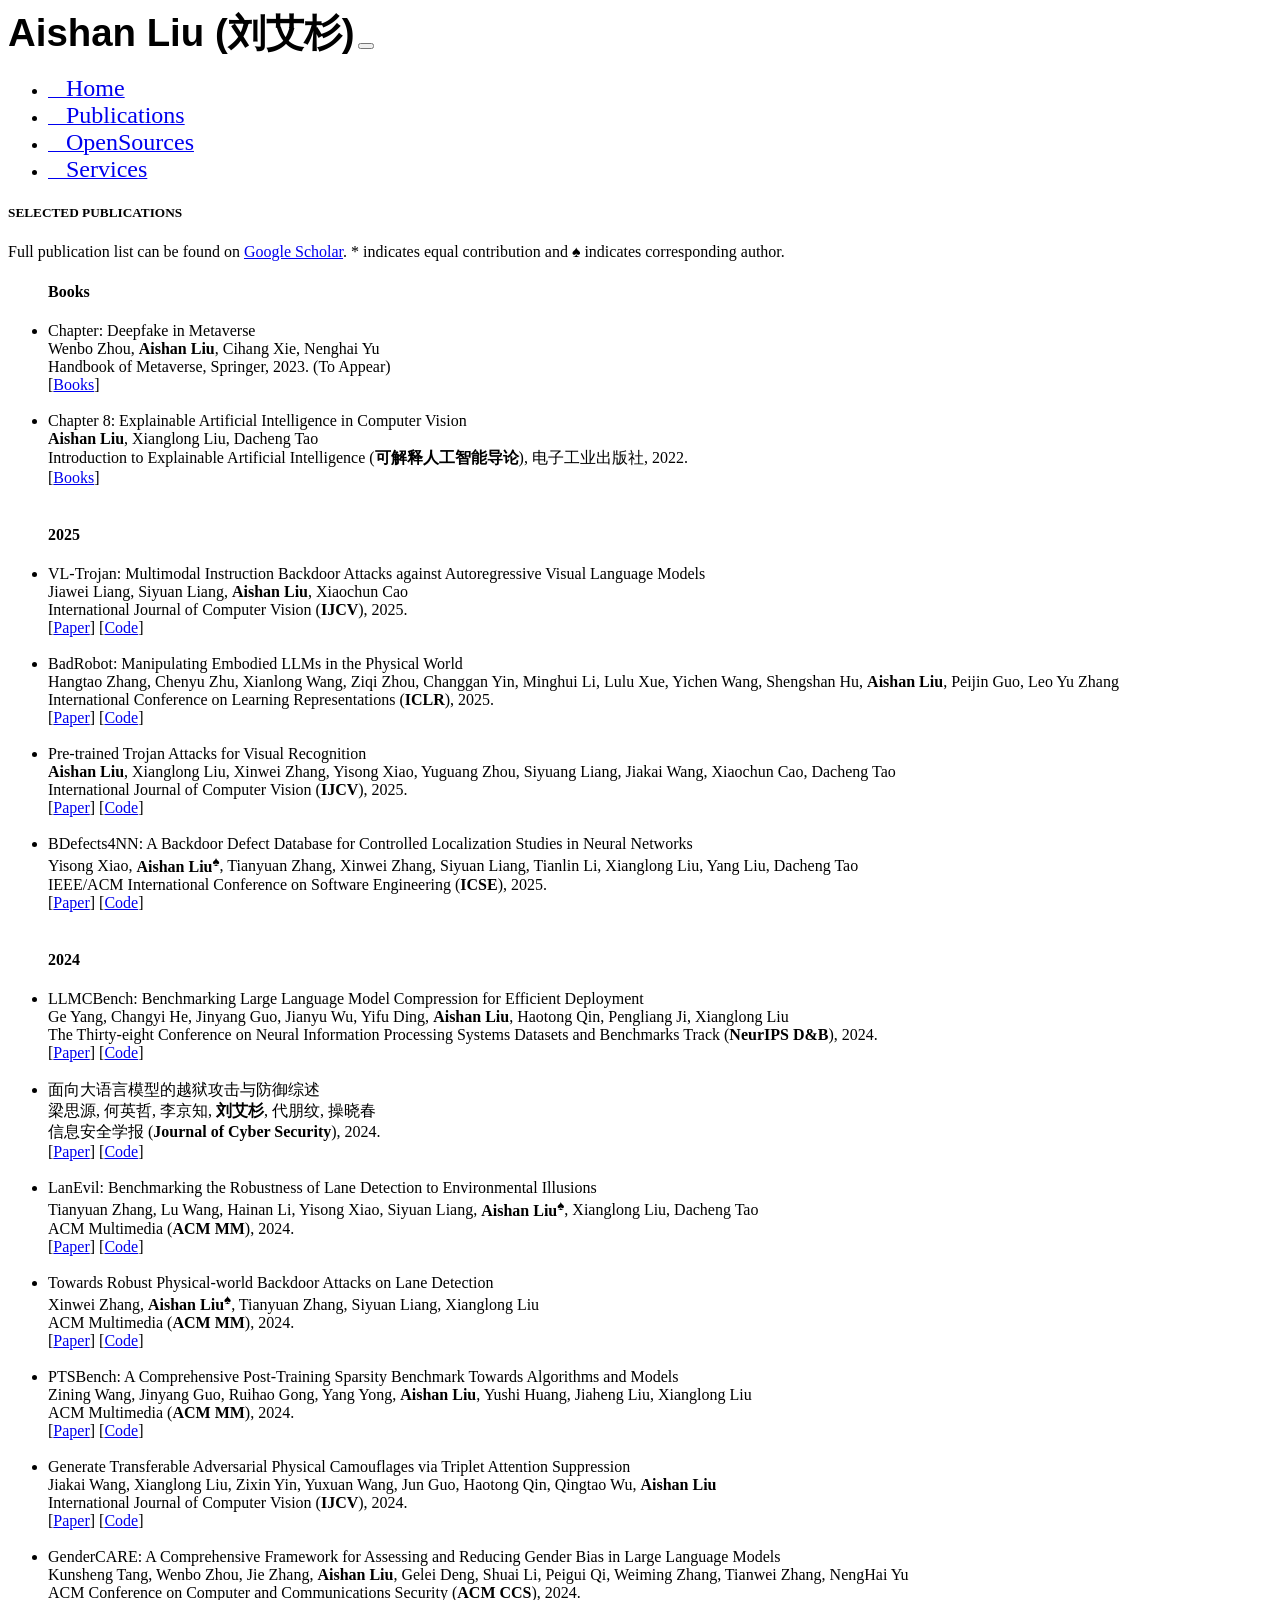
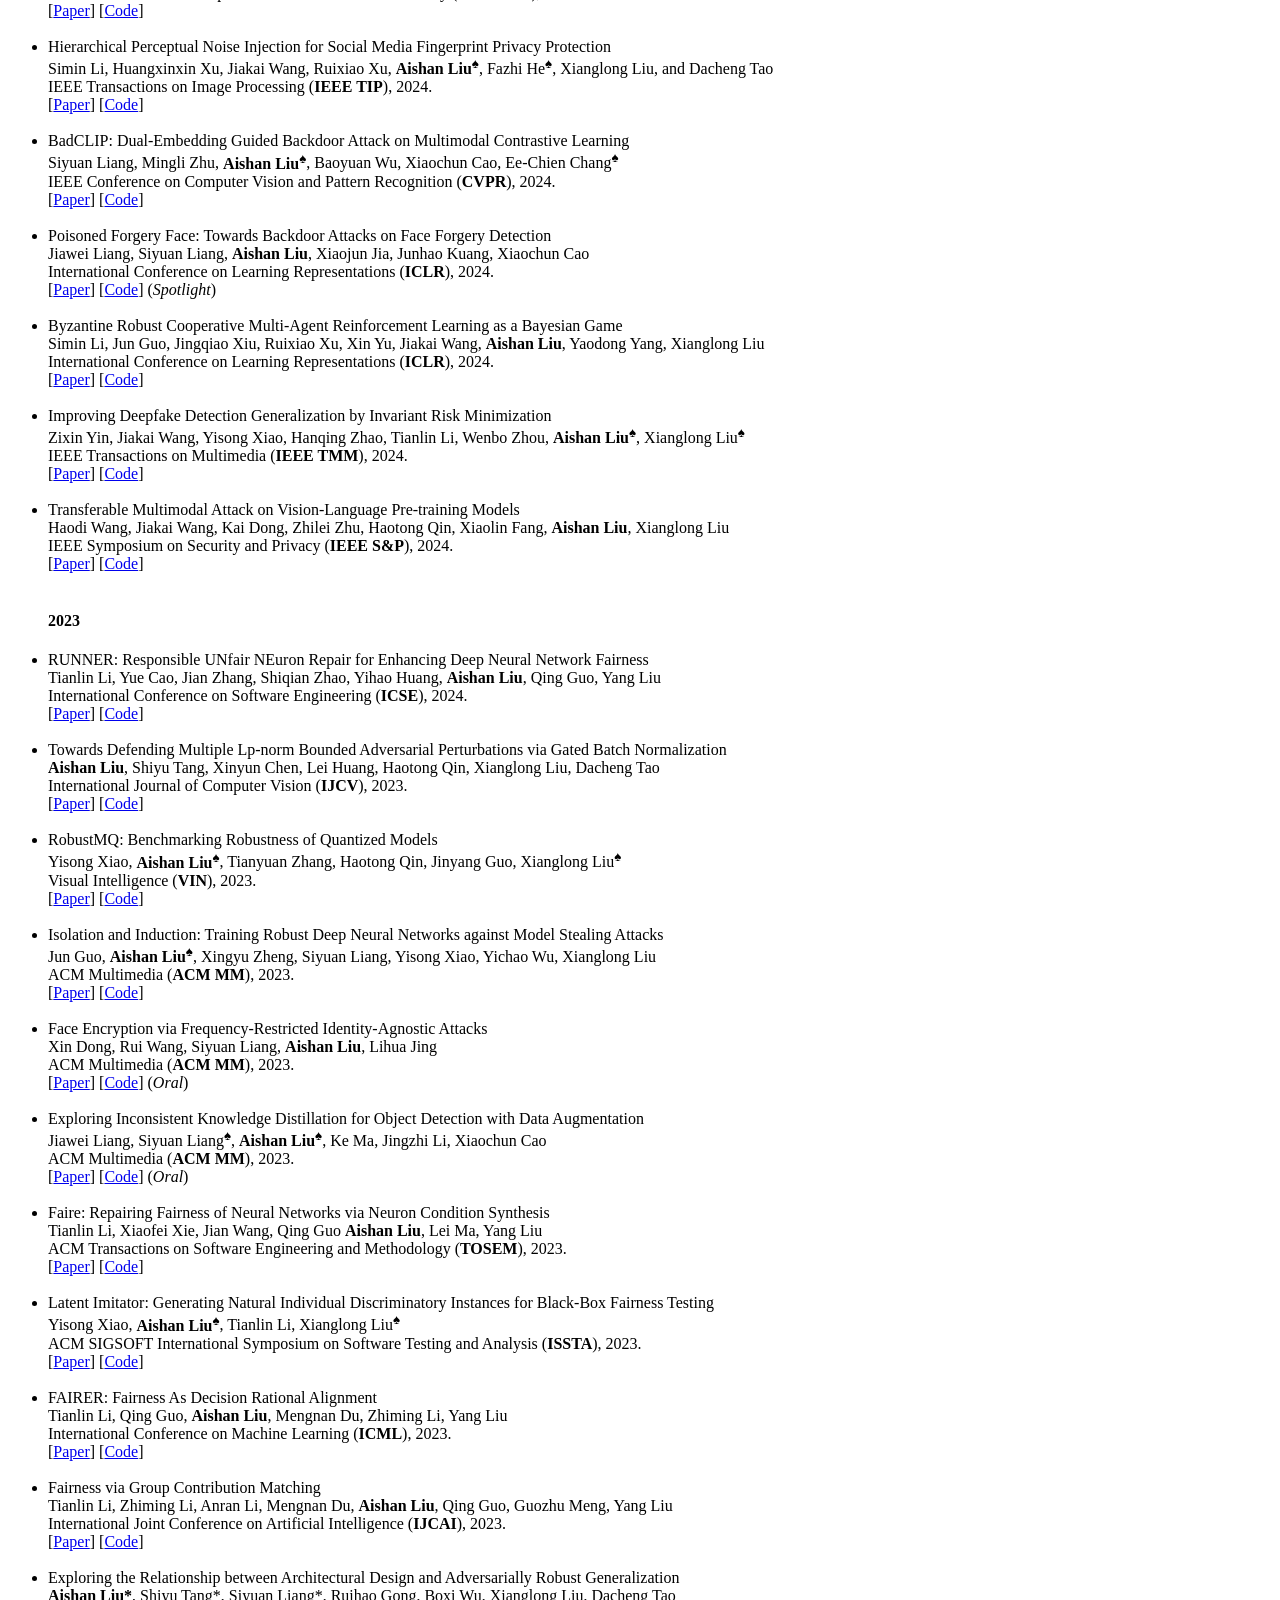
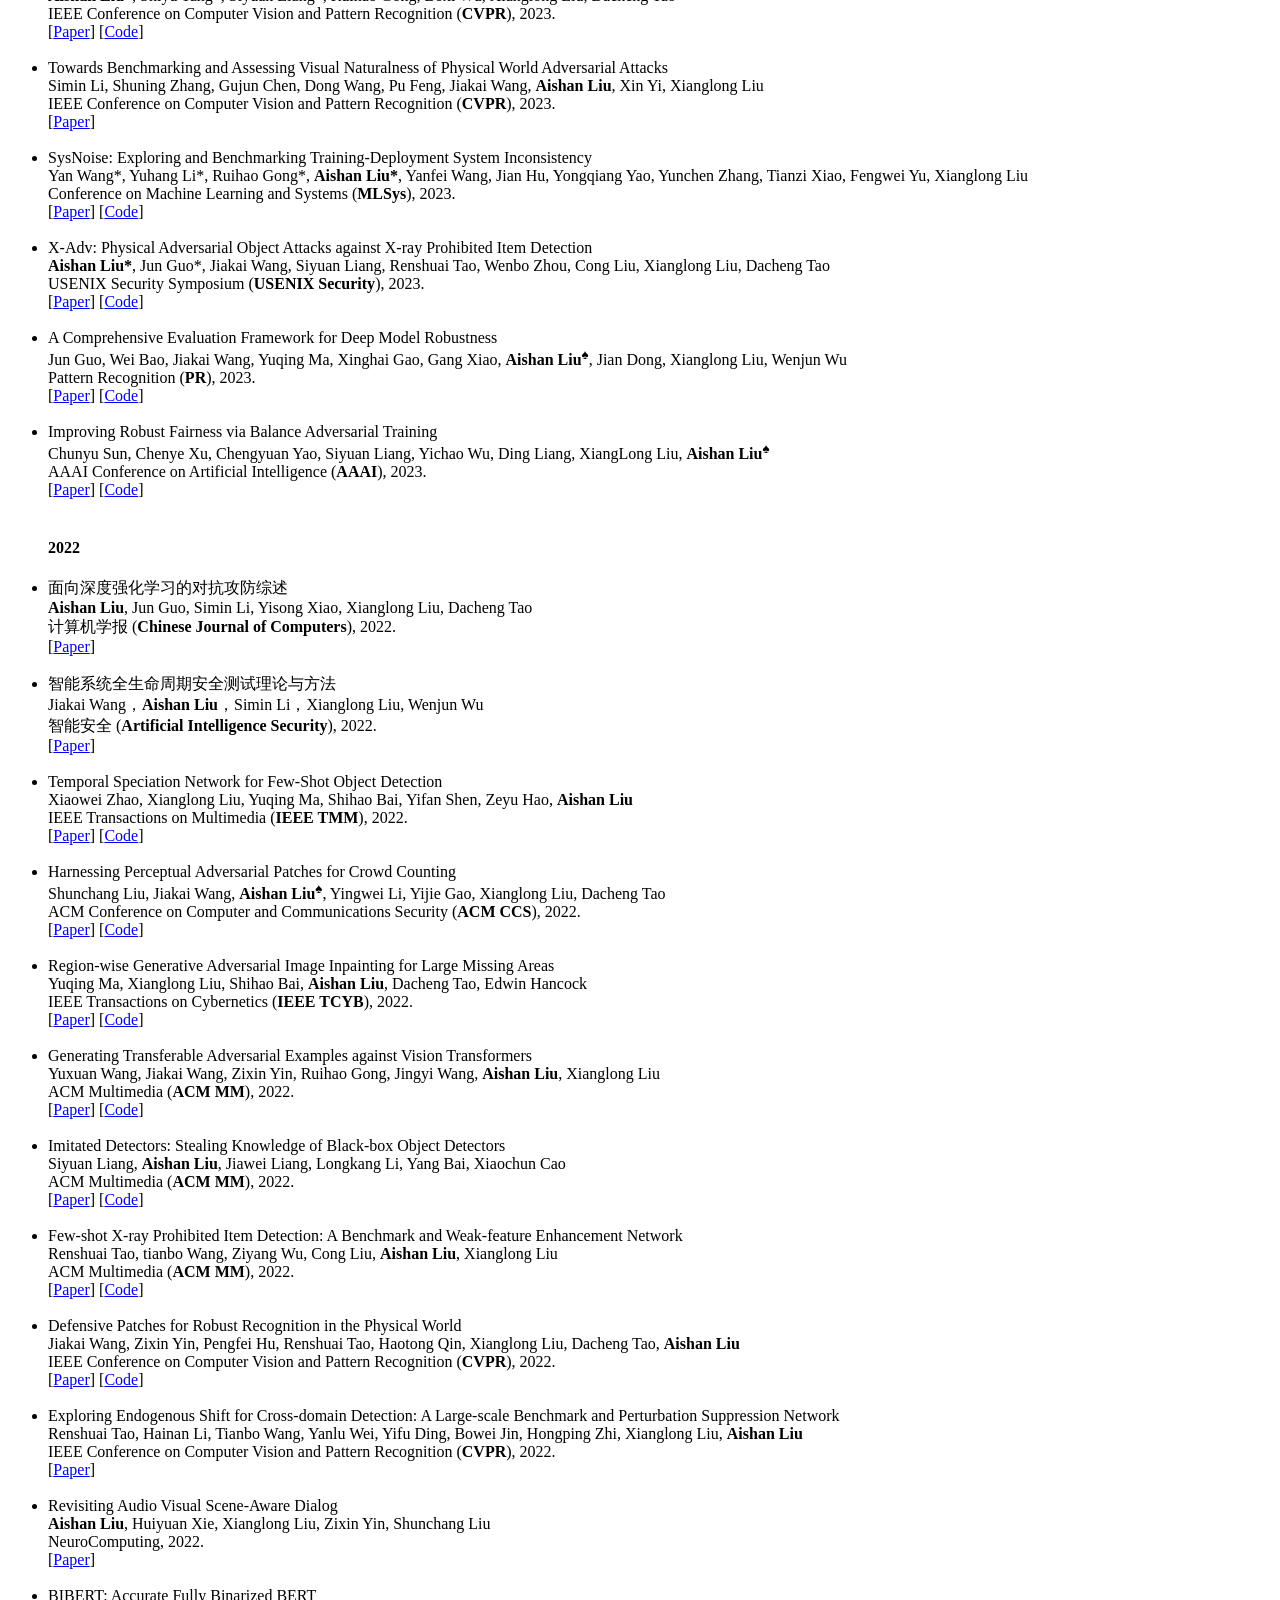
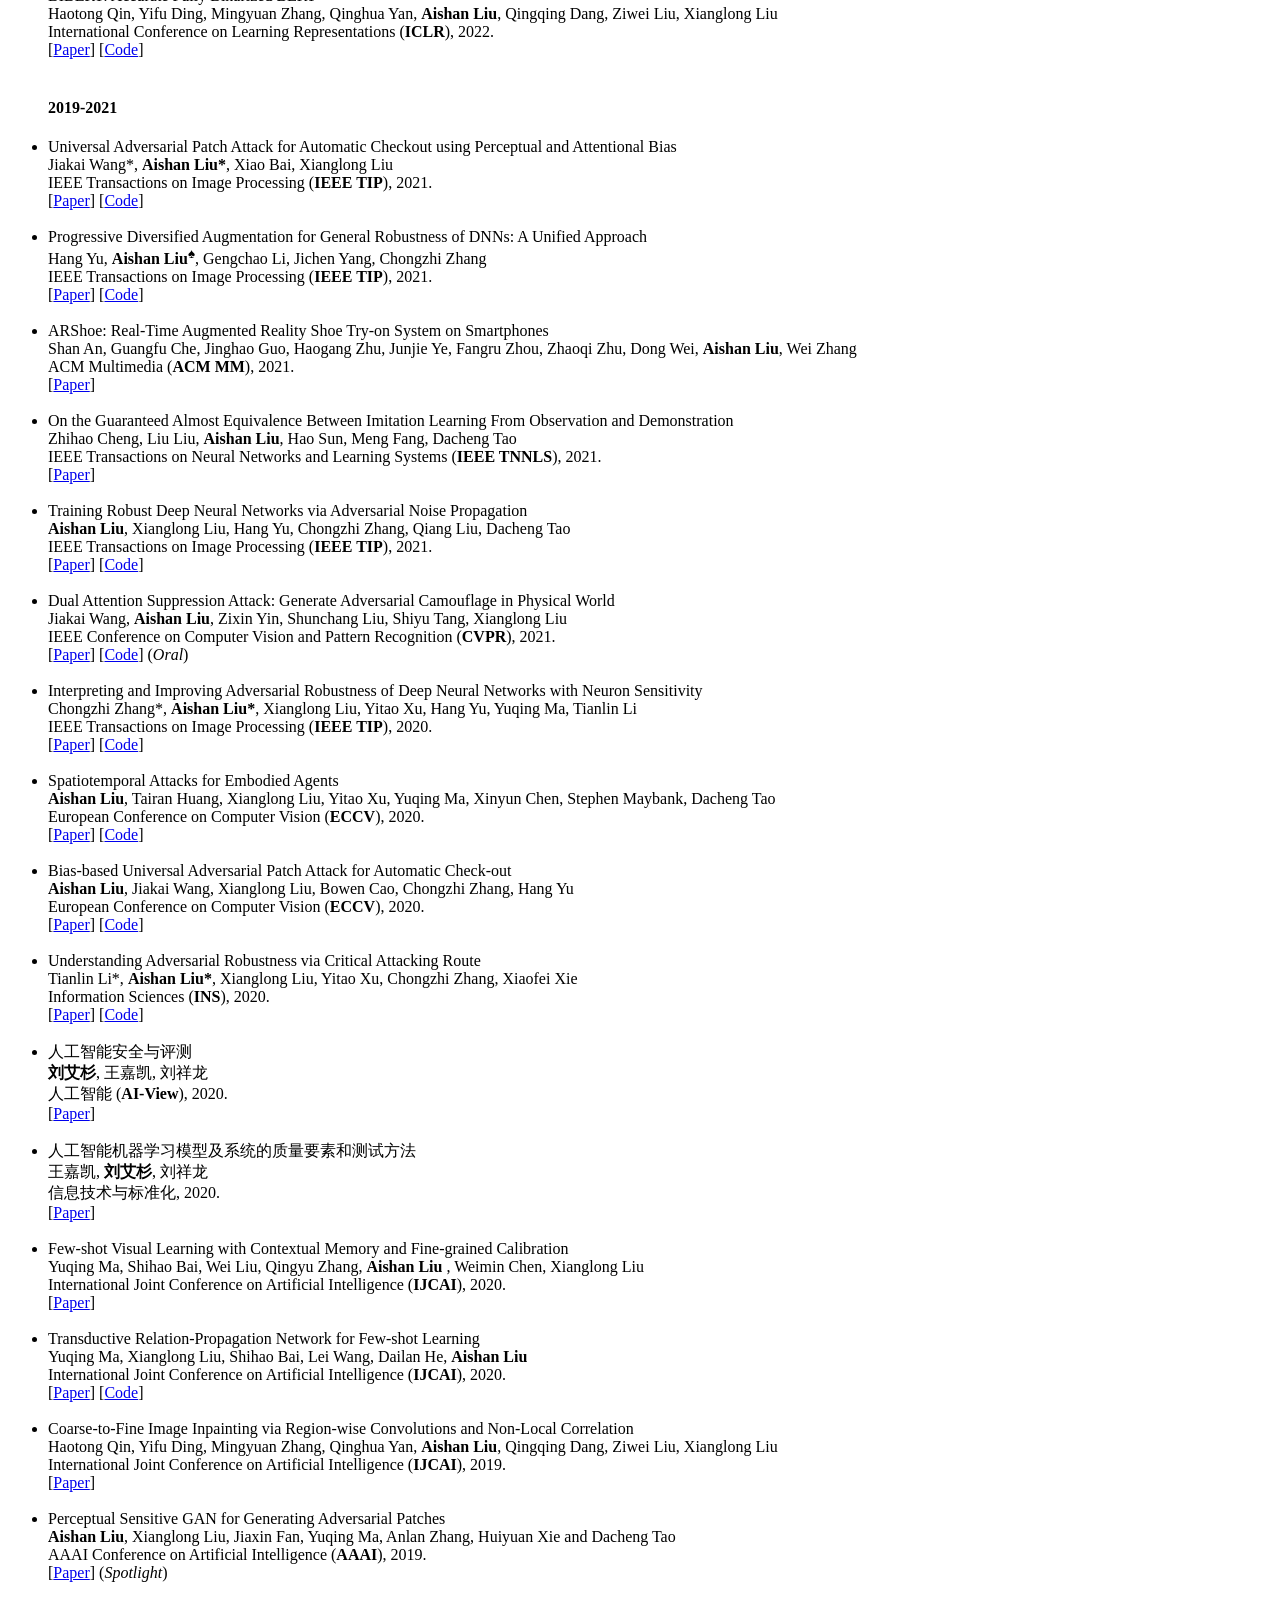
==== publication.html @ f572c617 "Add files via upload" ====
<!DOCTYPE html>

<html lang="en">

<head>
  <meta http-equiv="Content-Type" content="text/html; charset=UTF-8">
  	<meta name="Description"
		content="I am an assistant professor at Beihang University.">
  <meta name="viewport" content="width=device-width, initial-scale=1">
  <script async="" src="./static/analytics.js"></script>
  <script src="./static/jquery-3.2.1.slim.min.js"></script>
  <script src="./static/popper.min.js"></script>
  <link rel="stylesheet" href="./static/bootstrap.min.css">
  <script src="./static/bootstrap.min.js"></script>
  <link rel="stylesheet" href="./static/site.css">
  <link href="./static/stylesheet.css" rel="stylesheet" type="text/css">
  	<link rel="icon" type="image/png" href="./static/buaa_icon.jpg">

  <script src="./static/polyfill.min.js"></script>
  <script type="text/javascript" id="MathJax-script" async="" src="./static/tex-mml-chtml.js"></script>
  <script>
    window.MathJax = {
      tex: {
        inlineMath: [['$', '$'], ['\\(', '\\)']],
        displayMath: [['$$', '$$'], ['\\[', '\\]']],
        processEscapes: true,
        processEnvironments: true,
        processRefs: true
      },
      options: {
        ignoreHtmlClass: 'tex2jax_ignore|editor-rich-text'
      }
    };
  </script>


  <title>Aishan Liu | Beihang</title>
  <script>
    (function (i, s, o, g, r, a, m) {
      i['GoogleAnalyticsObject'] = r; i[r] = i[r] || function () {
        (i[r].q = i[r].q || []).push(arguments)
      }, i[r].l = 1 * new Date(); a = s.createElement(o),
        m = s.getElementsByTagName(o)[0]; a.async = 1; a.src = g; m.parentNode.insertBefore(a, m)
    })(window, document, 'script', 'https://www.google-analytics.com/analytics.js', 'ga');

    ga('create', 'UA-54048675-2', 'auto');
    ga('send', 'pageview');
  </script>
  <style type="text/css">
    .CtxtMenu_InfoClose {
      top: .2em;
      right: .2em;
    }

    .CtxtMenu_InfoContent {
      overflow: auto;
      text-align: left;
      font-size: 80%;
      padding: .4em .6em;
      border: 1px inset;
      margin: 1em 0px;
      max-height: 20em;
      max-width: 30em;
      background-color: #EEEEEE;
      white-space: normal;
    }

    .CtxtMenu_Info.CtxtMenu_MousePost {
      outline: none;
    }

    .CtxtMenu_Info {
      position: fixed;
      left: 50%;
      width: auto;
      text-align: center;
      border: 3px outset;
      padding: 1em 2em;
      background-color: #DDDDDD;
      color: black;
      cursor: default;
      font-family: message-box;
      font-size: 120%;
      font-style: normal;
      text-indent: 0;
      text-transform: none;
      line-height: normal;
      letter-spacing: normal;
      word-spacing: normal;
      word-wrap: normal;
      white-space: nowrap;
      float: none;
      z-index: 201;
      border-radius: 15px;
      /* Opera 10.5 and IE9 */
      -webkit-border-radius: 15px;
      /* Safari and Chrome */
      -moz-border-radius: 15px;
      /* Firefox */
      -khtml-border-radius: 15px;
      /* Konqueror */
      box-shadow: 0px 10px 20px #808080;
      /* Opera 10.5 and IE9 */
      -webkit-box-shadow: 0px 10px 20px #808080;
      /* Safari 3 & Chrome */
      -moz-box-shadow: 0px 10px 20px #808080;
      /* Forefox 3.5 */
      -khtml-box-shadow: 0px 10px 20px #808080;
      /* Konqueror */
      filter: progid:DXImageTransform.Microsoft.dropshadow(OffX=2, OffY=2, Color="gray", Positive="true");
      /* IE */
    }
  </style>
  <style type="text/css">
    .CtxtMenu_MenuClose {
      position: absolute;
      cursor: pointer;
      display: inline-block;
      border: 2px solid #AAA;
      border-radius: 18px;
      -webkit-border-radius: 18px;
      /* Safari and Chrome */
      -moz-border-radius: 18px;
      /* Firefox */
      -khtml-border-radius: 18px;
      /* Konqueror */
      font-family: "Courier New", Courier;
      font-size: 24px;
      color: #F0F0F0
    }

    .CtxtMenu_MenuClose span {
      display: block;
      background-color: #AAA;
      border: 1.5px solid;
      border-radius: 18px;
      -webkit-border-radius: 18px;
      /* Safari and Chrome */
      -moz-border-radius: 18px;
      /* Firefox */
      -khtml-border-radius: 18px;
      /* Konqueror */
      line-height: 0;
      padding: 8px 0 6px
        /* may need to be browser-specific */
    }

    .CtxtMenu_MenuClose:hover {
      color: white !important;
      border: 2px solid #CCC !important
    }

    .CtxtMenu_MenuClose:hover span {
      background-color: #CCC !important
    }

    .CtxtMenu_MenuClose:hover:focus {
      outline: none
    }
  </style>
  <style type="text/css">
    .CtxtMenu_Menu {
      position: absolute;
      background-color: white;
      color: black;
      width: auto;
      padding: 5px 0px;
      border: 1px solid #CCCCCC;
      margin: 0;
      cursor: default;
      font: menu;
      text-align: left;
      text-indent: 0;
      text-transform: none;
      line-height: normal;
      letter-spacing: normal;
      word-spacing: normal;
      word-wrap: normal;
      white-space: nowrap;
      float: none;
      z-index: 201;
      border-radius: 5px;
      /* Opera 10.5 and IE9 */
      -webkit-border-radius: 5px;
      /* Safari and Chrome */
      -moz-border-radius: 5px;
      /* Firefox */
      -khtml-border-radius: 5px;
      /* Konqueror */
      box-shadow: 0px 10px 20px #808080;
      /* Opera 10.5 and IE9 */
      -webkit-box-shadow: 0px 10px 20px #808080;
      /* Safari 3 & Chrome */
      -moz-box-shadow: 0px 10px 20px #808080;
      /* Forefox 3.5 */
      -khtml-box-shadow: 0px 10px 20px #808080;
      /* Konqueror */
    }

    .CtxtMenu_MenuItem {
      padding: 1px 2em;
      background: transparent;
    }

    .CtxtMenu_MenuArrow {
      position: absolute;
      right: .5em;
      padding-top: .25em;
      color: #666666;
      font-family: null;
      font-size: .75em
    }

    .CtxtMenu_MenuActive .CtxtMenu_MenuArrow {
      color: white
    }

    .CtxtMenu_MenuArrow.CtxtMenu_RTL {
      left: .5em;
      right: auto
    }

    .CtxtMenu_MenuCheck {
      position: absolute;
      left: .7em;
      font-family: null
    }

    .CtxtMenu_MenuCheck.CtxtMenu_RTL {
      right: .7em;
      left: auto
    }

    .CtxtMenu_MenuRadioCheck {
      position: absolute;
      left: .7em;
    }

    .CtxtMenu_MenuRadioCheck.CtxtMenu_RTL {
      right: .7em;
      left: auto
    }

    .CtxtMenu_MenuInputBox {
      padding-left: 1em;
      right: .5em;
      color: #666666;
      font-family: null;
    }

    .CtxtMenu_MenuInputBox.CtxtMenu_RTL {
      left: .1em;
    }

    .CtxtMenu_MenuComboBox {
      left: .1em;
      padding-bottom: .5em;
    }

    .CtxtMenu_MenuSlider {
      left: .1em;
    }

    .CtxtMenu_SliderValue {
      position: absolute;
      right: .1em;
      padding-top: .25em;
      color: #333333;
      font-size: .75em
    }

    .CtxtMenu_SliderBar {
      outline: none;
      background: #d3d3d3
    }

    .CtxtMenu_MenuLabel {
      padding: 1px 2em 3px 1.33em;
      font-style: italic
    }

    .CtxtMenu_MenuRule {
      border-top: 1px solid #DDDDDD;
      margin: 4px 3px;
    }

    .CtxtMenu_MenuDisabled {
      color: GrayText
    }

    .CtxtMenu_MenuActive {
      background-color: #606872;
      color: white;
    }

    .CtxtMenu_MenuDisabled:focus {
      background-color: #E8E8E8
    }

    .CtxtMenu_MenuLabel:focus {
      background-color: #E8E8E8
    }

    .CtxtMenu_ContextMenu:focus {
      outline: none
    }

    .CtxtMenu_ContextMenu .CtxtMenu_MenuItem:focus {
      outline: none
    }

    .CtxtMenu_SelectionMenu {
      position: relative;
      float: left;
      border-bottom: none;
      -webkit-box-shadow: none;
      -webkit-border-radius: 0px;
    }

    .CtxtMenu_SelectionItem {
      padding-right: 1em;
    }

    .CtxtMenu_Selection {
      right: 40%;
      width: 50%;
    }

    .CtxtMenu_SelectionBox {
      padding: 0em;
      max-height: 20em;
      max-width: none;
      background-color: #FFFFFF;
    }

    .CtxtMenu_SelectionDivider {
      clear: both;
      border-top: 2px solid #000000;
    }

    .CtxtMenu_Menu .CtxtMenu_MenuClose {
      top: -10px;
      left: -10px
    }
  </style>
  <script src="./static/boldsymbol.js" charset="UTF-8"></script>
  <style id="MJX-CHTML-styles">
    mjx-container[jax="CHTML"] {
      line-height: 0;
    }

    mjx-container [space="1"] {
      margin-left: .111em;
    }

    mjx-container [space="2"] {
      margin-left: .167em;
    }

    mjx-container [space="3"] {
      margin-left: .222em;
    }

    mjx-container [space="4"] {
      margin-left: .278em;
    }

    mjx-container [space="5"] {
      margin-left: .333em;
    }

    mjx-container [rspace="1"] {
      margin-right: .111em;
    }

    mjx-container [rspace="2"] {
      margin-right: .167em;
    }

    mjx-container [rspace="3"] {
      margin-right: .222em;
    }

    mjx-container [rspace="4"] {
      margin-right: .278em;
    }

    mjx-container [rspace="5"] {
      margin-right: .333em;
    }

    mjx-container [size="s"] {
      font-size: 70.7%;
    }

    mjx-container [size="ss"] {
      font-size: 50%;
    }

    mjx-container [size="Tn"] {
      font-size: 60%;
    }

    mjx-container [size="sm"] {
      font-size: 85%;
    }

    mjx-container [size="lg"] {
      font-size: 120%;
    }

    mjx-container [size="Lg"] {
      font-size: 144%;
    }

    mjx-container [size="LG"] {
      font-size: 173%;
    }

    mjx-container [size="hg"] {
      font-size: 207%;
    }

    mjx-container [size="HG"] {
      font-size: 249%;
    }

    mjx-container [width="full"] {
      width: 100%;
    }

    mjx-box {
      display: inline-block;
    }

    mjx-block {
      display: block;
    }

    mjx-itable {
      display: inline-table;
    }

    mjx-row {
      display: table-row;
    }

    mjx-row>* {
      display: table-cell;
    }

    mjx-mtext {
      display: inline-block;
      text-align: left;
    }

    mjx-mstyle {
      display: inline-block;
    }

    mjx-merror {
      display: inline-block;
      color: red;
      background-color: yellow;
    }

    mjx-mphantom {
      visibility: hidden;
    }

    _::-webkit-full-page-media,
    _:future,
    :root mjx-container {
      will-change: opacity;
    }

    mjx-assistive-mml {
      position: absolute !important;
      top: 0px;
      left: 0px;
      clip: rect(1px, 1px, 1px, 1px);
      padding: 1px 0px 0px 0px !important;
      border: 0px !important;
      display: block !important;
      width: auto !important;
      overflow: hidden !important;
      -webkit-touch-callout: none;
      -webkit-user-select: none;
      -khtml-user-select: none;
      -moz-user-select: none;
      -ms-user-select: none;
      user-select: none;
    }

    mjx-assistive-mml[display="block"] {
      width: 100% !important;
    }

    mjx-math {
      display: inline-block;
      text-align: left;
      line-height: 0;
      text-indent: 0;
      font-style: normal;
      font-weight: normal;
      font-size: 100%;
      font-size-adjust: none;
      letter-spacing: normal;
      border-collapse: collapse;
      word-wrap: normal;
      word-spacing: normal;
      white-space: nowrap;
      direction: ltr;
      padding: 1px 0;
    }

    mjx-container[jax="CHTML"][display="true"] {
      display: block;
      text-align: center;
      margin: 1em 0;
    }

    mjx-container[jax="CHTML"][display="true"][width="full"] {
      display: flex;
    }

    mjx-container[jax="CHTML"][display="true"] mjx-math {
      padding: 0;
    }

    mjx-container[jax="CHTML"][justify="left"] {
      text-align: left;
    }

    mjx-container[jax="CHTML"][justify="right"] {
      text-align: right;
    }

    mjx-mi {
      display: inline-block;
      text-align: left;
    }

    mjx-c {
      display: inline-block;
    }

    mjx-utext {
      display: inline-block;
      padding: .75em 0 .2em 0;
    }

    mjx-TeXAtom {
      display: inline-block;
      text-align: left;
    }

    mjx-mover {
      display: inline-block;
      text-align: left;
    }

    mjx-mover:not([limits="false"]) {
      padding-top: .1em;
    }

    mjx-mover:not([limits="false"])>* {
      display: block;
      text-align: left;
    }

    mjx-mo {
      display: inline-block;
      text-align: left;
    }

    mjx-stretchy-h {
      display: inline-table;
      width: 100%;
    }

    mjx-stretchy-h>* {
      display: table-cell;
      width: 0;
    }

    mjx-stretchy-h>*>mjx-c {
      display: inline-block;
      transform: scalex(1.0000001);
    }

    mjx-stretchy-h>*>mjx-c::before {
      display: inline-block;
      width: initial;
    }

    mjx-stretchy-h>mjx-ext {
      /* IE */
      overflow: hidden;
      /* others */
      overflow: clip visible;
      width: 100%;
    }

    mjx-stretchy-h>mjx-ext>mjx-c::before {
      transform: scalex(500);
    }

    mjx-stretchy-h>mjx-ext>mjx-c {
      width: 0;
    }

    mjx-stretchy-h>mjx-beg>mjx-c {
      margin-right: -.1em;
    }

    mjx-stretchy-h>mjx-end>mjx-c {
      margin-left: -.1em;
    }

    mjx-stretchy-v {
      display: inline-block;
    }

    mjx-stretchy-v>* {
      display: block;
    }

    mjx-stretchy-v>mjx-beg {
      height: 0;
    }

    mjx-stretchy-v>mjx-end>mjx-c {
      display: block;
    }

    mjx-stretchy-v>*>mjx-c {
      transform: scaley(1.0000001);
      transform-origin: left center;
      overflow: hidden;
    }

    mjx-stretchy-v>mjx-ext {
      display: block;
      height: 100%;
      box-sizing: border-box;
      border: 0px solid transparent;
      /* IE */
      overflow: hidden;
      /* others */
      overflow: visible clip;
    }

    mjx-stretchy-v>mjx-ext>mjx-c::before {
      width: initial;
      box-sizing: border-box;
    }

    mjx-stretchy-v>mjx-ext>mjx-c {
      transform: scaleY(500) translateY(.075em);
      overflow: visible;
    }

    mjx-mark {
      display: inline-block;
      height: 0px;
    }

    mjx-msqrt {
      display: inline-block;
      text-align: left;
    }

    mjx-root {
      display: inline-block;
      white-space: nowrap;
    }

    mjx-surd {
      display: inline-block;
      vertical-align: top;
    }

    mjx-sqrt {
      display: inline-block;
      padding-top: .07em;
    }

    mjx-sqrt>mjx-box {
      border-top: .07em solid;
    }

    mjx-sqrt.mjx-tall>mjx-box {
      padding-left: .3em;
      margin-left: -.3em;
    }

    mjx-msup {
      display: inline-block;
      text-align: left;
    }

    mjx-mn {
      display: inline-block;
      text-align: left;
    }

    mjx-msub {
      display: inline-block;
      text-align: left;
    }

    mjx-msubsup {
      display: inline-block;
      text-align: left;
    }

    mjx-script {
      display: inline-block;
      padding-right: .05em;
      padding-left: .033em;
    }

    mjx-script>mjx-spacer {
      display: block;
    }

    mjx-c::before {
      display: block;
      width: 0;
    }

    .MJX-TEX {
      font-family: MJXZERO, MJXTEX;
    }

    .TEX-B {
      font-family: MJXZERO, MJXTEX-B;
    }

    .TEX-I {
      font-family: MJXZERO, MJXTEX-I;
    }

    .TEX-MI {
      font-family: MJXZERO, MJXTEX-MI;
    }

    .TEX-BI {
      font-family: MJXZERO, MJXTEX-BI;
    }

    .TEX-S1 {
      font-family: MJXZERO, MJXTEX-S1;
    }

    .TEX-S2 {
      font-family: MJXZERO, MJXTEX-S2;
    }

    .TEX-S3 {
      font-family: MJXZERO, MJXTEX-S3;
    }

    .TEX-S4 {
      font-family: MJXZERO, MJXTEX-S4;
    }

    .TEX-A {
      font-family: MJXZERO, MJXTEX-A;
    }

    .TEX-C {
      font-family: MJXZERO, MJXTEX-C;
    }

    .TEX-CB {
      font-family: MJXZERO, MJXTEX-CB;
    }

    .TEX-FR {
      font-family: MJXZERO, MJXTEX-FR;
    }

    .TEX-FRB {
      font-family: MJXZERO, MJXTEX-FRB;
    }

    .TEX-SS {
      font-family: MJXZERO, MJXTEX-SS;
    }

    .TEX-SSB {
      font-family: MJXZERO, MJXTEX-SSB;
    }

    .TEX-SSI {
      font-family: MJXZERO, MJXTEX-SSI;
    }

    .TEX-SC {
      font-family: MJXZERO, MJXTEX-SC;
    }

    .TEX-T {
      font-family: MJXZERO, MJXTEX-T;
    }

    .TEX-V {
      font-family: MJXZERO, MJXTEX-V;
    }

    .TEX-VB {
      font-family: MJXZERO, MJXTEX-VB;
    }

    mjx-stretchy-v mjx-c,
    mjx-stretchy-h mjx-c {
      font-family: MJXZERO, MJXTEX-S1, MJXTEX-S4, MJXTEX, MJXTEX-A ! important;
    }

    @font-face

    /* 0 */
      {
      font-family: MJXZERO;
      src: url("https://cdn.jsdelivr.net/npm/mathjax@3/es5/output/chtml/fonts/woff-v2/MathJax_Zero.woff") format("woff");
    }

    @font-face

    /* 1 */
      {
      font-family: MJXTEX;
      src: url("https://cdn.jsdelivr.net/npm/mathjax@3/es5/output/chtml/fonts/woff-v2/MathJax_Main-Regular.woff") format("woff");
    }

    @font-face

    /* 2 */
      {
      font-family: MJXTEX-B;
      src: url("https://cdn.jsdelivr.net/npm/mathjax@3/es5/output/chtml/fonts/woff-v2/MathJax_Main-Bold.woff") format("woff");
    }

    @font-face

    /* 3 */
      {
      font-family: MJXTEX-I;
      src: url("https://cdn.jsdelivr.net/npm/mathjax@3/es5/output/chtml/fonts/woff-v2/MathJax_Math-Italic.woff") format("woff");
    }

    @font-face

    /* 4 */
      {
      font-family: MJXTEX-MI;
      src: url("https://cdn.jsdelivr.net/npm/mathjax@3/es5/output/chtml/fonts/woff-v2/MathJax_Main-Italic.woff") format("woff");
    }

    @font-face

    /* 5 */
      {
      font-family: MJXTEX-BI;
      src: url("https://cdn.jsdelivr.net/npm/mathjax@3/es5/output/chtml/fonts/woff-v2/MathJax_Math-BoldItalic.woff") format("woff");
    }

    @font-face

    /* 6 */
      {
      font-family: MJXTEX-S1;
      src: url("https://cdn.jsdelivr.net/npm/mathjax@3/es5/output/chtml/fonts/woff-v2/MathJax_Size1-Regular.woff") format("woff");
    }

    @font-face

    /* 7 */
      {
      font-family: MJXTEX-S2;
      src: url("https://cdn.jsdelivr.net/npm/mathjax@3/es5/output/chtml/fonts/woff-v2/MathJax_Size2-Regular.woff") format("woff");
    }

    @font-face

    /* 8 */
      {
      font-family: MJXTEX-S3;
      src: url("https://cdn.jsdelivr.net/npm/mathjax@3/es5/output/chtml/fonts/woff-v2/MathJax_Size3-Regular.woff") format("woff");
    }

    @font-face

    /* 9 */
      {
      font-family: MJXTEX-S4;
      src: url("https://cdn.jsdelivr.net/npm/mathjax@3/es5/output/chtml/fonts/woff-v2/MathJax_Size4-Regular.woff") format("woff");
    }

    @font-face

    /* 10 */
      {
      font-family: MJXTEX-A;
      src: url("https://cdn.jsdelivr.net/npm/mathjax@3/es5/output/chtml/fonts/woff-v2/MathJax_AMS-Regular.woff") format("woff");
    }

    @font-face

    /* 11 */
      {
      font-family: MJXTEX-C;
      src: url("https://cdn.jsdelivr.net/npm/mathjax@3/es5/output/chtml/fonts/woff-v2/MathJax_Calligraphic-Regular.woff") format("woff");
    }

    @font-face

    /* 12 */
      {
      font-family: MJXTEX-CB;
      src: url("https://cdn.jsdelivr.net/npm/mathjax@3/es5/output/chtml/fonts/woff-v2/MathJax_Calligraphic-Bold.woff") format("woff");
    }

    @font-face

    /* 13 */
      {
      font-family: MJXTEX-FR;
      src: url("https://cdn.jsdelivr.net/npm/mathjax@3/es5/output/chtml/fonts/woff-v2/MathJax_Fraktur-Regular.woff") format("woff");
    }

    @font-face

    /* 14 */
      {
      font-family: MJXTEX-FRB;
      src: url("https://cdn.jsdelivr.net/npm/mathjax@3/es5/output/chtml/fonts/woff-v2/MathJax_Fraktur-Bold.woff") format("woff");
    }

    @font-face

    /* 15 */
      {
      font-family: MJXTEX-SS;
      src: url("https://cdn.jsdelivr.net/npm/mathjax@3/es5/output/chtml/fonts/woff-v2/MathJax_SansSerif-Regular.woff") format("woff");
    }

    @font-face

    /* 16 */
      {
      font-family: MJXTEX-SSB;
      src: url("https://cdn.jsdelivr.net/npm/mathjax@3/es5/output/chtml/fonts/woff-v2/MathJax_SansSerif-Bold.woff") format("woff");
    }

    @font-face

    /* 17 */
      {
      font-family: MJXTEX-SSI;
      src: url("https://cdn.jsdelivr.net/npm/mathjax@3/es5/output/chtml/fonts/woff-v2/MathJax_SansSerif-Italic.woff") format("woff");
    }

    @font-face

    /* 18 */
      {
      font-family: MJXTEX-SC;
      src: url("https://cdn.jsdelivr.net/npm/mathjax@3/es5/output/chtml/fonts/woff-v2/MathJax_Script-Regular.woff") format("woff");
    }

    @font-face

    /* 19 */
      {
      font-family: MJXTEX-T;
      src: url("https://cdn.jsdelivr.net/npm/mathjax@3/es5/output/chtml/fonts/woff-v2/MathJax_Typewriter-Regular.woff") format("woff");
    }

    @font-face

    /* 20 */
      {
      font-family: MJXTEX-V;
      src: url("https://cdn.jsdelivr.net/npm/mathjax@3/es5/output/chtml/fonts/woff-v2/MathJax_Vector-Regular.woff") format("woff");
    }

    @font-face

    /* 21 */
      {
      font-family: MJXTEX-VB;
      src: url("https://cdn.jsdelivr.net/npm/mathjax@3/es5/output/chtml/fonts/woff-v2/MathJax_Vector-Bold.woff") format("woff");
    }

    mjx-c.mjx-c1D705.TEX-I::before {
      padding: 0.442em 0.576em 0.011em 0;
      content: "\3BA";
    }

    mjx-c.mjx-c1D6FF.TEX-I::before {
      padding: 0.717em 0.444em 0.01em 0;
      content: "\3B4";
    }

    mjx-c.mjx-c2DC.TEX-S1::before {
      padding: 0.722em 0.556em 0 0;
      content: "\2DC";
    }

    mjx-c.mjx-c1D442.TEX-I::before {
      padding: 0.704em 0.763em 0.022em 0;
      content: "O";
    }

    mjx-c.mjx-c28::before {
      padding: 0.75em 0.389em 0.25em 0;
      content: "(";
    }

    mjx-c.mjx-c221A::before {
      padding: 0.8em 0.853em 0.2em 0;
      content: "\221A";
    }

    mjx-c.mjx-c1D447.TEX-I::before {
      padding: 0.677em 0.704em 0 0;
      content: "T";
    }

    mjx-c.mjx-c29::before {
      padding: 0.75em 0.389em 0.25em 0;
      content: ")";
    }

    mjx-c.mjx-c1D451.TEX-I::before {
      padding: 0.694em 0.52em 0.01em 0;
      content: "d";
    }

    mjx-c.mjx-c34::before {
      padding: 0.677em 0.5em 0 0;
      content: "4";
    }

    mjx-c.mjx-c1D716.TEX-I::before {
      padding: 0.431em 0.406em 0.011em 0;
      content: "\3F5";
    }

    mjx-c.mjx-c2212::before {
      padding: 0.583em 0.778em 0.082em 0;
      content: "\2212";
    }

    mjx-c.mjx-c32::before {
      padding: 0.666em 0.5em 0 0;
      content: "2";
    }

    mjx-c.mjx-c31::before {
      padding: 0.666em 0.5em 0 0;
      content: "1";
    }

    mjx-c.mjx-c35::before {
      padding: 0.666em 0.5em 0.022em 0;
      content: "5";
    }

    mjx-c.mjx-c2F::before {
      padding: 0.75em 0.5em 0.25em 0;
      content: "/";
    }

    mjx-c.mjx-c33::before {
      padding: 0.665em 0.5em 0.022em 0;
      content: "3";
    }

    mjx-c.mjx-c3A9::before {
      padding: 0.704em 0.722em 0 0;
      content: "\3A9";
    }

    mjx-c.mjx-c1D43E.TEX-I::before {
      padding: 0.683em 0.889em 0 0;
      content: "K";
    }

    mjx-c.mjx-c4F.TEX-C::before {
      padding: 0.705em 0.796em 0.022em 0;
      content: "O";
    }

    mjx-c.mjx-c6C::before {
      padding: 0.694em 0.278em 0 0;
      content: "l";
    }

    mjx-c.mjx-c6F::before {
      padding: 0.448em 0.5em 0.01em 0;
      content: "o";
    }

    mjx-c.mjx-c67::before {
      padding: 0.453em 0.5em 0.206em 0;
      content: "g";
    }

    mjx-c.mjx-c2061::before {
      padding: 0 0 0 0;
      content: "";
    }

    mjx-c.mjx-c22C5::before {
      padding: 0.31em 0.278em 0 0;
      content: "\22C5";
    }

    mjx-c.mjx-c5C::before {
      padding: 0.75em 0.5em 0.25em 0;
      content: "\5C";
    }

    mjx-c.mjx-c69::before {
      padding: 0.669em 0.278em 0 0;
      content: "i";
    }

    mjx-c.mjx-c1D6FC.TEX-I::before {
      padding: 0.442em 0.64em 0.011em 0;
      content: "\3B1";
    }

    mjx-c.mjx-c2208::before {
      padding: 0.54em 0.667em 0.04em 0;
      content: "\2208";
    }

    mjx-c.mjx-c1D450.TEX-I::before {
      padding: 0.442em 0.433em 0.011em 0;
      content: "c";
    }

    mjx-c.mjx-c3E::before {
      padding: 0.54em 0.778em 0.04em 0;
      content: ">";
    }

    mjx-c.mjx-c30::before {
      padding: 0.666em 0.5em 0.022em 0;
      content: "0";
    }

    mjx-c.mjx-c2016::before {
      padding: 0.75em 0.5em 0.25em 0;
      content: "\2225";
    }

    mjx-c.mjx-c2207::before {
      padding: 0.683em 0.833em 0.033em 0;
      content: "\2207";
    }

    mjx-c.mjx-c1D43D.TEX-I::before {
      padding: 0.683em 0.633em 0.022em 0;
      content: "J";
    }

    mjx-c.mjx-c1D703.TEX-I::before {
      padding: 0.705em 0.469em 0.01em 0;
      content: "\3B8";
    }

    mjx-c.mjx-c2264::before {
      padding: 0.636em 0.778em 0.138em 0;
      content: "\2264";
    }

    mjx-c.mjx-c2E::before {
      padding: 0.12em 0.278em 0 0;
      content: ".";
    }

    mjx-c.mjx-c53::before {
      padding: 0.705em 0.556em 0.022em 0;
      content: "S";
    }

    mjx-c.mjx-c4E::before {
      padding: 0.683em 0.75em 0 0;
      content: "N";
    }

    mjx-c.mjx-c56::before {
      padding: 0.683em 0.75em 0.022em 0;
      content: "V";
    }

    mjx-c.mjx-c52::before {
      padding: 0.683em 0.736em 0.022em 0;
      content: "R";
    }

    mjx-c.mjx-c47::before {
      padding: 0.705em 0.785em 0.022em 0;
      content: "G";
    }

    mjx-c.mjx-c2B::before {
      padding: 0.583em 0.778em 0.082em 0;
      content: "+";
    }

    mjx-c.mjx-c65::before {
      padding: 0.448em 0.444em 0.011em 0;
      content: "e";
    }

    mjx-c.mjx-c6E::before {
      padding: 0.442em 0.556em 0 0;
      content: "n";
    }

    mjx-c.mjx-c66::before {
      padding: 0.705em 0.372em 0 0;
      content: "f";
    }

    mjx-c.mjx-c74::before {
      padding: 0.615em 0.389em 0.01em 0;
      content: "t";
    }

    mjx-c.mjx-c7E::before {
      padding: 0.318em 0.5em 0 0;
      content: "~";
    }

    mjx-c.mjx-c1D45B.TEX-I::before {
      padding: 0.442em 0.6em 0.011em 0;
      content: "n";
    }

    mjx-c.mjx-c1D43B.TEX-I::before {
      padding: 0.683em 0.888em 0 0;
      content: "H";
    }

    mjx-c.mjx-c37::before {
      padding: 0.676em 0.5em 0.022em 0;
      content: "7";
    }

    mjx-c.mjx-c2C::before {
      padding: 0.121em 0.278em 0.194em 0;
      content: ",";
    }

    mjx-c.mjx-c1D73D.TEX-BI::before {
      padding: 0.702em 0.562em 0.008em 0;
      content: "\3B8";
    }

    mjx-c.mjx-c36::before {
      padding: 0.666em 0.5em 0.022em 0;
      content: "6";
    }

    mjx-c.mjx-c28.TEX-S1::before {
      padding: 0.85em 0.458em 0.349em 0;
      content: "(";
    }

    mjx-c.mjx-c29.TEX-S1::before {
      padding: 0.85em 0.458em 0.349em 0;
      content: ")";
    }

    mjx-c.mjx-c78::before {
      padding: 0.431em 0.528em 0 0;
      content: "x";
    }

    mjx-c.mjx-c70::before {
      padding: 0.442em 0.556em 0.194em 0;
      content: "p";
    }

    mjx-c.mjx-c1D6FE.TEX-I::before {
      padding: 0.441em 0.543em 0.216em 0;
      content: "\3B3";
    }

    mjx-c.mjx-c1D44E.TEX-I::before {
      padding: 0.441em 0.529em 0.01em 0;
      content: "a";
    }

    mjx-c.mjx-c1D459.TEX-I::before {
      padding: 0.694em 0.298em 0.011em 0;
      content: "l";
    }

    mjx-c.mjx-c1D45A.TEX-I::before {
      padding: 0.442em 0.878em 0.011em 0;
      content: "m";
    }

    mjx-c.mjx-c1D45C.TEX-I::before {
      padding: 0.441em 0.485em 0.011em 0;
      content: "o";
    }

    mjx-c.mjx-c1D460.TEX-I::before {
      padding: 0.442em 0.469em 0.01em 0;
      content: "s";
    }

    mjx-c.mjx-c1D461.TEX-I::before {
      padding: 0.626em 0.361em 0.011em 0;
      content: "t";
    }

    mjx-c.mjx-c20::before {
      padding: 0 0.25em 0 0;
      content: " ";
    }

    mjx-c.mjx-c1D456.TEX-I::before {
      padding: 0.661em 0.345em 0.011em 0;
      content: "i";
    }

    mjx-c.mjx-c1D467.TEX-I::before {
      padding: 0.442em 0.465em 0.011em 0;
      content: "z";
    }

    mjx-c.mjx-c1D452.TEX-I::before {
      padding: 0.442em 0.466em 0.011em 0;
      content: "e";
    }

    mjx-c.mjx-c1D45F.TEX-I::before {
      padding: 0.442em 0.451em 0.011em 0;
      content: "r";
    }

    mjx-c.mjx-c1D706.TEX-I::before {
      padding: 0.694em 0.583em 0.012em 0;
      content: "\3BB";
    }

    mjx-c.mjx-c1D439.TEX-I::before {
      padding: 0.68em 0.749em 0 0;
      content: "F";
    }

    mjx-c.mjx-c1D431.TEX-B::before {
      padding: 0.444em 0.607em 0 0;
      content: "x";
    }

    mjx-c.mjx-c2227::before {
      padding: 0.598em 0.667em 0.022em 0;
      content: "\2227";
    }

    mjx-c.mjx-c1D453.TEX-I::before {
      padding: 0.705em 0.55em 0.205em 0;
      content: "f";
    }

    mjx-c.mjx-c6D::before {
      padding: 0.442em 0.833em 0 0;
      content: "m";
    }

    mjx-c.mjx-c2265::before {
      padding: 0.636em 0.778em 0.138em 0;
      content: "\2265";
    }
  </style>
</head>




<body>
  	<nav class="navbar sticky-top navbar-expand-lg navbar-light bg-light">
		<a class="nav-link"><b>
				<font size="+3" color="black" face="AREIAL,sans-serif"><big>Aishan Liu (刘艾杉)</big></font>
			</b></a>
		<button class="navbar-toggler" type="button" data-toggle="collapse" data-target="#navbarSupportedContent"
			aria-controls="navbarSupportedContent" aria-expanded="false" aria-label="Toggle navigation">
			<span class="navbar-toggler-icon"></span>
		</button>
		<div class="collapse navbar-collapse" id="navbarSupportedContent">
			<ul class="navbar-nav mr-auto">
				<li class="nav-item">
					<a class="nav-link" href="./index.html">
						<font size="5">&nbsp;&nbsp;&nbsp;Home</font>
					</a>
				</li>
				<li class="nav-item active">
					<a class="nav-link" href="./publication.html">
						<font size="5">&nbsp;&nbsp;&nbsp;Publications</font>
					</a>
				</li>
				<li class="nav-item">
					<a class="nav-link" href="./opensource.html">
						<font size="5">&nbsp;&nbsp;&nbsp;OpenSources</font>
					</a>
				</li>
				<li class="nav-item">
					<a class="nav-link" href="./service.html">
						<font size="5">&nbsp;&nbsp;&nbsp;Services</font>
					</a>
				</li>
			</ul>
		</div>
	</nav>

  <div class="container">

    <p></p>
    <h5>SELECTED PUBLICATIONS</h5>
    <p>Full publication list can be found on <a href="https://scholar.google.com/citations?user=88tzr_sAAAAJ&hl=zh-CN&oi=ao"
        target="_blank">Google Scholar</a>.
      * indicates equal contribution and &spades; indicates corresponding author.
    </p>
    <p></p>
    <ul>

<p><h4>Books</h4>


		<li><span class="paper-title">Chapter: Deepfake in Metaverse
         </span> <br>
        Wenbo Zhou, <strong>Aishan Liu</strong>, Cihang Xie, Nenghai Yu<br>
        <span class="publisher">Handbook of Metaverse, Springer, 2023. (To Appear)</span><br>
        [<a href="#">Books</a>]
             </li><br>
			 
			 
	      <li><span class="paper-title">Chapter 8: Explainable Artificial Intelligence in Computer Vision
         </span> <br>
        <strong>Aishan Liu</strong>, Xianglong Liu, Dacheng Tao<br>
        <span class="publisher">Introduction to Explainable Artificial Intelligence (<b>可解释人工智能导论</b>), 电子工业出版社, 2022.</span><br>
        [<a href="https://item.jd.com/13700578.html">Books</a>]
             </li><br>



<p><h4>2025</h4>	

		<li><span class="paper-title">VL-Trojan: Multimodal Instruction Backdoor Attacks against Autoregressive Visual Language Models

         </span> <br>
         Jiawei Liang, Siyuan Liang, <strong>Aishan Liu</strong>, Xiaochun Cao <br>        
		<span class="publisher">International Journal of Computer Vision (<b>IJCV</b>), 2025.</span><br>
        [<a href="https://arxiv.org/abs/2402.13851">Paper</a>] [<a href="#">Code</a>]
             </li><br>
			 
		<li><span class="paper-title">BadRobot: Manipulating Embodied LLMs in the Physical World
         </span> <br>
         Hangtao Zhang, Chenyu Zhu, Xianlong Wang, Ziqi Zhou, Changgan Yin, Minghui Li, Lulu Xue, Yichen Wang, Shengshan Hu, <strong>Aishan Liu</strong>, Peijin Guo, Leo Yu Zhang <br>        
		<span class="publisher">International Conference on Learning Representations (<b>ICLR</b>), 2025.</span><br>
        [<a href="https://arxiv.org/abs/2407.20242">Paper</a>] [<a href="#">Code</a>]
             </li><br>
			 
			 
		<li><span class="paper-title">Pre-trained Trojan Attacks for Visual Recognition
         </span> <br>
         <strong>Aishan Liu</strong>, Xianglong Liu, Xinwei Zhang, Yisong Xiao, Yuguang Zhou, Siyuang Liang, Jiakai Wang, Xiaochun Cao, Dacheng Tao <br>        
		<span class="publisher">International Journal of Computer Vision (<b>IJCV</b>), 2025.</span><br>
        [<a href="https://arxiv.org/abs/2312.15172">Paper</a>] [<a href="#">Code</a>]
             </li><br>
			 

		<li><span class="paper-title">BDefects4NN: A Backdoor Defect Database for Controlled Localization Studies in Neural Networks
         </span> <br>
        Yisong Xiao, <strong>Aishan Liu<sup>&spades;</sup></strong>, Tianyuan Zhang, Xinwei Zhang, Siyuan Liang, Tianlin Li, Xianglong Liu, Yang Liu, Dacheng Tao<br>   
		<span class="publisher">IEEE/ACM International Conference on Software Engineering (<b>ICSE</b>), 2025.</span><br>
        [<a href="#">Paper</a>] [<a href="#">Code</a>]
             </li><br>
			 
<p><h4>2024</h4>
	
		<li><span class="paper-title">LLMCBench: Benchmarking Large Language Model Compression for Efficient Deployment
         </span> <br>
        Ge Yang, Changyi He, Jinyang Guo, Jianyu Wu, Yifu Ding, <strong>Aishan Liu</strong>, Haotong Qin, Pengliang Ji, Xianglong Liu<br>   
		<span class="publisher">The Thirty-eight Conference on Neural Information Processing Systems Datasets and Benchmarks Track (<b>NeurIPS D&B</b>), 2024.</span><br>
        [<a href="https://arxiv.org/abs/2410.21352">Paper</a>] [<a href="#">Code</a>]
             </li><br>
			 
		<li><span class="paper-title">面向大语言模型的越狱攻击与防御综述
         </span> <br>
        梁思源, 何英哲, 李京知, <strong>刘艾杉</strong>, 代朋纹, 操晓春<br>   
		<span class="publisher">信息安全学报 (<b>Journal of Cyber Security</b>), 2024.</span><br>
        [<a href="https://jcs.iie.ac.cn/xxaqxb/ch/reader/view_abstract.aspx?flag=2&file_no=202404010000002&journal_id=xxaqxb">Paper</a>] [<a href="#">Code</a>]
             </li><br>
			 
		<li><span class="paper-title">LanEvil: Benchmarking the Robustness of Lane Detection to Environmental Illusions
         </span> <br>
        Tianyuan Zhang, Lu Wang, Hainan Li, Yisong Xiao, Siyuan Liang, <strong>Aishan Liu<sup>&spades;</sup></strong>, Xianglong Liu, Dacheng Tao<br>   
		<span class="publisher">ACM Multimedia (<b>ACM MM</b>), 2024.</span><br>
        [<a href="https://arxiv.org/abs/2406.00934">Paper</a>] [<a href="#">Code</a>]
             </li><br>
			 
		<li><span class="paper-title">Towards Robust Physical-world Backdoor Attacks on Lane Detection
         </span> <br>
        Xinwei Zhang, <strong>Aishan Liu<sup>&spades;</sup></strong>, Tianyuan Zhang, Siyuan Liang, Xianglong Liu<br>   
		<span class="publisher">ACM Multimedia (<b>ACM MM</b>), 2024.</span><br>
        [<a href="https://arxiv.org/abs/2405.05553">Paper</a>] [<a href="#">Code</a>]
             </li><br>
			 
		<li><span class="paper-title">PTSBench: A Comprehensive Post-Training Sparsity Benchmark Towards Algorithms and Models
         </span> <br>
        Zining Wang, Jinyang Guo, Ruihao Gong, Yang Yong, <strong>Aishan Liu</strong>, Yushi Huang, Jiaheng Liu, Xianglong Liu<br>   
		<span class="publisher">ACM Multimedia (<b>ACM MM</b>), 2024.</span><br>
        [<a href="#">Paper</a>] [<a href="#">Code</a>]
             </li><br>
			 
		<li><span class="paper-title">Generate Transferable Adversarial Physical Camouflages via Triplet Attention Suppression
         </span> <br>
        Jiakai Wang, Xianglong Liu, Zixin Yin, Yuxuan Wang, Jun Guo, Haotong Qin, Qingtao Wu, <strong>Aishan Liu</strong> <br>        
		<span class="publisher">International Journal of Computer Vision (<b>IJCV</b>), 2024.</span><br>
        [<a href="https://link.springer.com/article/10.1007/s11263-024-02098-4">Paper</a>] [<a href="#">Code</a>]
             </li><br>
			 
		<li><span class="paper-title">GenderCARE: A Comprehensive Framework for Assessing and Reducing Gender Bias in Large Language Models
         </span> <br>
        Kunsheng Tang, Wenbo Zhou, Jie Zhang, <strong>Aishan Liu</strong>, Gelei Deng, Shuai Li, Peigui Qi, Weiming Zhang, Tianwei Zhang, NengHai Yu<br>
        <span class="publisher">ACM Conference on Computer and Communications Security (<b>ACM CCS</b>), 2024.</span><br>
        [<a href="#">Paper</a>] [<a href="#">Code</a>]
             </li><br>
			 
		<li><span class="paper-title">Hierarchical Perceptual Noise Injection for Social Media Fingerprint Privacy Protection
         </span> <br>
        Simin Li, Huangxinxin Xu, Jiakai Wang, Ruixiao Xu, <strong>Aishan Liu<sup>&spades;</sup></strong>, Fazhi He<sup>&spades;</sup>, Xianglong Liu, and Dacheng Tao<br>
        <span class="publisher">IEEE Transactions on Image Processing (<b>IEEE TIP</b>), 2024.</span><br>
        [<a href="https://arxiv.org/abs/2208.10688">Paper</a>] [<a href="https://github.com/nlsde-safety-team/FingerSafe">Code</a>]
             </li><br>
			 
		<li><span class="paper-title">BadCLIP: Dual-Embedding Guided Backdoor Attack on Multimodal Contrastive Learning
         </span> <br>
        Siyuan Liang, Mingli Zhu, <strong>Aishan Liu<sup>&spades;</sup></strong>, Baoyuan Wu, Xiaochun Cao, Ee-Chien Chang<sup>&spades;</sup> <br>        
		<span class="publisher">IEEE Conference on Computer Vision and Pattern Recognition (<b>CVPR</b>), 2024.</span><br>
        [<a href="https://arxiv.org/abs/2311.12075">Paper</a>] [<a href=#>Code</a>] 
             </li><br>
			 
			 
		<li><span class="paper-title">Poisoned Forgery Face: Towards Backdoor Attacks on Face Forgery Detection
         </span> <br>
        Jiawei Liang, Siyuan Liang, <strong>Aishan Liu</strong>, Xiaojun Jia, Junhao Kuang, Xiaochun Cao<br>        
		<span class="publisher">International Conference on Learning Representations (<b>ICLR</b>), 2024.</span><br>
        [<a href="https://arxiv.org/abs/2402.11473">Paper</a>] [<a href=#>Code</a>] (<i>Spotlight</i>)
             </li><br>
			 
		<li><span class="paper-title">Byzantine Robust Cooperative Multi-Agent Reinforcement Learning as a Bayesian Game
         </span> <br>
        Simin Li, Jun Guo, Jingqiao Xiu, Ruixiao Xu, Xin Yu, Jiakai Wang, <strong>Aishan Liu</strong>, Yaodong Yang, Xianglong Liu<br>        
		<span class="publisher">International Conference on Learning Representations (<b>ICLR</b>), 2024.</span><br>
        [<a href=#>Paper</a>] [<a href=#>Code</a>]
             </li><br>
			 
		<li><span class="paper-title">Improving Deepfake Detection Generalization by Invariant Risk Minimization
         </span> <br>
        Zixin Yin, Jiakai Wang, Yisong Xiao, Hanqing Zhao, Tianlin Li, Wenbo Zhou, <strong>Aishan Liu<sup>&spades;</sup></strong>, Xianglong Liu<sup>&spades;</sup><br>        
		<span class="publisher">IEEE Transactions on Multimedia (<b>IEEE TMM</b>), 2024.</span><br>
        [<a href="https://ieeexplore.ieee.org/document/10409578/">Paper</a>] [<a href=#>Code</a>]
             </li><br>
			 
		<li><span class="paper-title">Transferable Multimodal Attack on Vision-Language Pre-training Models
         </span> <br>
        Haodi Wang, Jiakai Wang, Kai Dong, Zhilei Zhu, Haotong Qin, Xiaolin Fang, <strong>Aishan Liu</strong>, Xianglong Liu<br>        
		<span class="publisher">IEEE Symposium on Security and Privacy (<b>IEEE S&amp;P</b>), 2024.</span><br>
        [<a href="https://www.computer.org/csdl/proceedings-article/sp/2024/313000a102/1Ub239H4xyg">Paper</a>] [<a href=#>Code</a>]
             </li><br>
			 
			 

<p><h4>2023</h4>	

		<li><span class="paper-title">RUNNER: Responsible UNfair NEuron Repair for Enhancing Deep Neural Network Fairness
         </span> <br>
        Tianlin Li, Yue Cao, Jian Zhang, Shiqian Zhao, Yihao Huang, <strong>Aishan Liu</strong>, Qing Guo, Yang Liu<br>        
		<span class="publisher">International Conference on Software Engineering (<b>ICSE</b>), 2024.</span><br>
        [<a href=#>Paper</a>] [<a href=#>Code</a>] 
             </li><br>
			 
			 
		<li><span class="paper-title">Towards Defending Multiple Lp-norm Bounded Adversarial Perturbations via Gated Batch Normalization
         </span> <br>
        <strong>Aishan Liu</strong>, Shiyu Tang, Xinyun Chen, Lei Huang, Haotong Qin, Xianglong Liu, Dacheng Tao<br>        
		<span class="publisher">International Journal of Computer Vision (<b>IJCV</b>), 2023.</span><br>
        [<a href="https://arxiv.org/pdf/2012.01654">Paper</a>] [<a href="https://github.com/liuaishan/GBN">Code</a>]
             </li><br>
			 
		<li><span class="paper-title">RobustMQ: Benchmarking Robustness of Quantized Models
         </span> <br>
        Yisong Xiao, <strong>Aishan Liu<sup>&spades;</sup></strong>, Tianyuan Zhang, Haotong Qin, Jinyang Guo, Xianglong Liu<sup>&spades;</sup><br>        
		<span class="publisher">Visual Intelligence (<b>VIN</b>), 2023.</span><br>
        [<a href="https://arxiv.org/abs/2308.02350">Paper</a>] [<a href="#">Code</a>]
             </li><br>
			 
		<li><span class="paper-title">Isolation and Induction: Training Robust Deep Neural Networks against Model Stealing Attacks
         </span> <br>
        Jun Guo, <strong>Aishan Liu<sup>&spades;</sup></strong>, Xingyu Zheng, Siyuan Liang, Yisong Xiao, Yichao Wu, Xianglong Liu<br>   
		<span class="publisher">ACM Multimedia (<b>ACM MM</b>), 2023.</span><br>
        [<a href="https://arxiv.org/pdf/2308.00958.pdf">Paper</a>] [<a href="https://github.com/DIG-Beihang/InI-Model-Stealing-Defense">Code</a>]
             </li><br>
			 
		<li><span class="paper-title">Face Encryption via Frequency-Restricted Identity-Agnostic Attacks
         </span> <br>
        Xin Dong, Rui Wang, Siyuan Liang, <strong>Aishan Liu</strong>, Lihua Jing<br>   
		<span class="publisher">ACM Multimedia (<b>ACM MM</b>), 2023.</span><br>
        [<a href="https://arxiv.org/pdf/2308.05983.pdf">Paper</a>] [<a href="https://github.com/XinDong10/FRIA">Code</a>] (<i>Oral</i>)
             </li><br>
			 
		<li><span class="paper-title">Exploring Inconsistent Knowledge Distillation for Object Detection with Data Augmentation
         </span> <br>
        Jiawei Liang, Siyuan Liang<sup>&spades;</sup>, <strong>Aishan Liu<sup>&spades;</sup></strong>, Ke Ma, Jingzhi Li, Xiaochun Cao<br>   
		<span class="publisher">ACM Multimedia (<b>ACM MM</b>), 2023.</span><br>
        [<a href="https://arxiv.org/pdf/2209.09841.pdf">Paper</a>] [<a href="https://github.com/JWLiang007/IKD">Code</a>] (<i>Oral</i>)
             </li><br>
			 
			 
		<li><span class="paper-title">Faire: Repairing Fairness of Neural Networks via Neuron Condition Synthesis
         </span> <br>
        Tianlin Li, Xiaofei Xie, Jian Wang, Qing Guo <strong>Aishan Liu</strong>, Lei Ma, Yang Liu<br>        
		<span class="publisher">ACM Transactions on Software Engineering and Methodology (<b>TOSEM</b>), 2023.</span><br>
        [<a href="#">Paper</a>] [<a href="#">Code</a>]
             </li><br>
			 

		<li><span class="paper-title">Latent Imitator: Generating Natural Individual Discriminatory Instances for Black-Box Fairness Testing
         </span> <br>
        Yisong Xiao, <strong>Aishan Liu<sup>&spades;</sup></strong>, Tianlin Li, Xianglong Liu<sup>&spades;</sup><br>        
		<span class="publisher">ACM SIGSOFT International Symposium on Software Testing and Analysis (<b>ISSTA</b>), 2023.</span><br>
        [<a href="https://arxiv.org/pdf/2305.11602.pdf">Paper</a>] [<a href="https://sites.google.com/view/latent-imitator--anonymous/home">Code</a>]
             </li><br>
			 
			 
		<li><span class="paper-title">FAIRER: Fairness As Decision Rational Alignment
         </span> <br>
        Tianlin Li, Qing Guo, <strong> Aishan Liu</strong>, Mengnan Du, Zhiming Li, Yang Liu<br>        
		<span class="publisher">International Conference on Machine Learning (<b>ICML</b>), 2023.</span><br>
        [<a href="https://arxiv.org/pdf/2306.15299">Paper</a>] [<a href="#">Code</a>]
             </li><br>
			 
			 
		<li><span class="paper-title">Fairness via Group Contribution Matching
         </span> <br>
        Tianlin Li, Zhiming Li, Anran Li, Mengnan Du, <strong> Aishan Liu</strong>, Qing Guo, Guozhu Meng, Yang Liu<br>        
		<span class="publisher">International Joint Conference on Artificial Intelligence (<b>IJCAI</b>), 2023.</span><br>
        [<a href="#">Paper</a>] [<a href="#">Code</a>]
             </li><br>
			 
			 
      <li><span class="paper-title">Exploring the Relationship between Architectural Design and Adversarially Robust Generalization
         </span> <br>
        <strong>Aishan Liu*</strong>, Shiyu Tang*, Siyuan Liang*, Ruihao Gong, Boxi Wu, Xianglong Liu, Dacheng Tao<br>
        <span class="publisher">IEEE Conference on Computer Vision and Pattern Recognition (<b>CVPR</b>), 2023.</span><br>
        [<a href="https://arxiv.org/pdf/2209.14105.pdf">Paper</a>] [<a href="http://robust.art/">Code</a>]
             </li><br>
			 
	  <li><span class="paper-title">Towards Benchmarking and Assessing Visual Naturalness of Physical World Adversarial Attacks
         </span> <br>
        Simin Li, Shuning Zhang, Gujun Chen, Dong Wang, Pu Feng, Jiakai Wang, <strong>Aishan Liu</strong>, Xin Yi, Xianglong Liu<br>
        <span class="publisher">IEEE Conference on Computer Vision and Pattern Recognition (<b>CVPR</b>), 2023.</span><br>
        [<a href="https://arxiv.org/pdf/2305.12863">Paper</a>]
             </li><br>
			 
	  <li><span class="paper-title">SysNoise: Exploring and Benchmarking Training-Deployment System Inconsistency
         </span> <br>
        Yan Wang*, Yuhang Li*, Ruihao Gong*, <strong>Aishan Liu*</strong>, Yanfei Wang, Jian Hu, Yongqiang Yao, Yunchen Zhang, Tianzi Xiao, Fengwei Yu, Xianglong Liu<br>
        <span class="publisher">Conference on Machine Learning and Systems (<b>MLSys</b>), 2023.</span><br>
        [<a href="https://arxiv.org/pdf/2307.00280.pdf">Paper</a>] [<a href="https://modeltc.github.io/systemnoise_web">Code</a>]
             </li><br>
			 
		<li><span class="paper-title">X-Adv: Physical Adversarial Object Attacks against X-ray Prohibited Item Detection
         </span> <br>
        <strong>Aishan Liu*</strong>, Jun Guo*, Jiakai Wang, Siyuan Liang, Renshuai Tao, Wenbo Zhou, Cong Liu, Xianglong Liu, Dacheng Tao<br>
        <span class="publisher">USENIX Security Symposium (<b>USENIX Security</b>), 2023.</span><br>
        [<a href="https://arxiv.org/abs/2302.09491">Paper</a>] [<a href="https://github.com/DIG-Beihang/X-adv">Code</a>]
             </li><br>
		
		
		<li><span class="paper-title">A Comprehensive Evaluation Framework for Deep Model Robustness
         </span> <br>
        Jun Guo, Wei Bao, Jiakai Wang, Yuqing Ma, Xinghai Gao, Gang Xiao, <strong>Aishan Liu<sup>&spades;</sup></strong>, Jian Dong, Xianglong Liu, Wenjun Wu<br>
        <span class="publisher">Pattern Recognition (<b>PR</b>), 2023.</span><br>
        [<a href="https://arxiv.org/pdf/2101.09617.pdf">Paper</a>] [<a href="https://github.com/DIG-Beihang/AISafety">Code</a>]
             </li><br>
			 
			 
		<li><span class="paper-title">Improving Robust Fairness via Balance Adversarial Training
         </span> <br>
        Chunyu Sun, Chenye Xu, Chengyuan Yao, Siyuan Liang, Yichao Wu, Ding Liang, XiangLong Liu, <strong>Aishan Liu<sup>&spades;</sup></strong><br>
        <span class="publisher">AAAI Conference on Artificial Intelligence (<b>AAAI</b>), 2023.</span><br>
        [<a href="https://arxiv.org/abs/2209.07534">Paper</a>] [<a href="https://github.com/silvercherry/Improving-Robust-Fairness-via-Balance-Adversarial-Training">Code</a>]
             </li><br>			 
			 


<p><h4>2022</h4>	

		<li><span class="paper-title">面向深度强化学习的对抗攻防综述
         </span> <br>
        <strong>Aishan Liu</strong>, Jun Guo, Simin Li, Yisong Xiao, Xianglong Liu, Dacheng Tao<br>
        <span class="publisher">计算机学报 (<b>Chinese Journal of Computers</b>), 2022.</span><br>
        [<a href="http://cjc.ict.ac.cn/online/bfpub/las-2023223140341.pdf">Paper</a>]
             </li><br>
		
		<li><span class="paper-title">智能系统全生命周期安全测试理论与方法
         </span> <br>
        Jiakai Wang，<strong>Aishan Liu</strong>，Simin Li，Xianglong Liu, Wenjun Wu<br>
        <span class="publisher">智能安全 (<b>Artificial Intelligence Security</b>), 2022.</span><br>
        [<a href="#">Paper</a>]
             </li><br>
			  
			 
		<li><span class="paper-title">Temporal Speciation Network for Few-Shot Object Detection
         </span> <br>
        Xiaowei Zhao, Xianglong Liu, Yuqing Ma, Shihao Bai, Yifan Shen, Zeyu Hao, <strong>Aishan Liu</strong><br>
        <span class="publisher">IEEE Transactions on Multimedia (<b>IEEE TMM</b>), 2022.</span><br>
        [<a href="https://ieeexplore.ieee.org/document/9462815">Paper</a>] [<a href="#">Code</a>]
             </li><br>

			 
		<li><span class="paper-title">Harnessing Perceptual Adversarial Patches for Crowd Counting
         </span> <br>
        Shunchang Liu, Jiakai Wang, <strong>Aishan Liu<sup>&spades;</sup></strong>, Yingwei Li, Yijie Gao, Xianglong Liu, Dacheng Tao<br>
        <span class="publisher">ACM Conference on Computer and Communications Security (<b>ACM CCS</b>), 2022.</span><br>
        [<a href="https://arxiv.org/pdf/2109.07986v1.pdf">Paper</a>] [<a href="https://github.com/shunchang-liu/PAP-Pytorch">Code</a>]
             </li><br>
 
		<li><span class="paper-title">Region-wise Generative Adversarial Image Inpainting for Large Missing Areas
         </span> <br>
        Yuqing Ma, Xianglong Liu, Shihao Bai, <strong>Aishan Liu</strong>, Dacheng Tao, Edwin Hancock<br>
        <span class="publisher">IEEE Transactions on Cybernetics (<b>IEEE TCYB</b>), 2022.</span><br>
        [<a href="https://ieeexplore.ieee.org/abstract/document/9861336">Paper</a>] [<a href="#">Code</a>]
             </li><br>
			 
		<li><span class="paper-title">Generating Transferable Adversarial Examples against Vision Transformers
         </span> <br>
        Yuxuan Wang, Jiakai Wang, Zixin Yin, Ruihao Gong, Jingyi Wang, <strong>Aishan Liu</strong>, Xianglong Liu<br>
        <span class="publisher">ACM Multimedia (<b>ACM MM</b>), 2022.</span><br>
        [<a href="https://dl.acm.org/doi/10.1145/3503161.3547989">Paper</a>] [<a href="https://github.com/nlsde-safety-team/ATA">Code</a>]
             </li><br>
			 
		<li><span class="paper-title">Imitated Detectors: Stealing Knowledge of Black-box Object Detectors
         </span> <br>
        Siyuan Liang, <strong>Aishan Liu</strong>, Jiawei Liang, Longkang Li, Yang Bai, Xiaochun Cao<br>
        <span class="publisher">ACM Multimedia (<b>ACM MM</b>), 2022.</span><br>
        [<a href="https://dl.acm.org/doi/abs/10.1145/3503161.3548416">Paper</a>] [<a href="https://github.com/LiangSiyuan21/Imitated-Detectors">Code</a>]
             </li><br>
			 
		<li><span class="paper-title">Few-shot X-ray Prohibited Item Detection: A Benchmark and Weak-feature Enhancement Network
         </span> <br>
        Renshuai Tao, tianbo Wang, Ziyang Wu, Cong Liu, <strong>Aishan Liu</strong>, Xianglong Liu<br>
        <span class="publisher">ACM Multimedia (<b>ACM MM</b>), 2022.</span><br>
        [<a href="https://arxiv.org/pdf/2109.07986v1.pdf">Paper</a>] [<a href="https://github.com/shunchang-liu/PAP-Pytorch">Code</a>]
             </li><br>
			 
		<li><span class="paper-title">Defensive Patches for Robust Recognition in the Physical World
         </span> <br>
        Jiakai Wang, Zixin Yin, Pengfei Hu, Renshuai Tao, Haotong Qin, Xianglong Liu, Dacheng Tao, <strong>Aishan Liu</strong><br>
        <span class="publisher">IEEE Conference on Computer Vision and Pattern Recognition (<b>CVPR</b>), 2022.</span><br>
        [<a href="https://arxiv.org/abs/2204.06213">Paper</a>] [<a href="https://github.com/nlsde-safety-team/DefensivePatch">Code</a>]
             </li><br>

		<li><span class="paper-title">Exploring Endogenous Shift for Cross-domain Detection: A Large-scale Benchmark and Perturbation Suppression Network
         </span> <br>
        Renshuai Tao, Hainan Li, Tianbo Wang, Yanlu Wei, Yifu Ding, Bowei Jin, Hongping Zhi, Xianglong Liu, <strong>Aishan Liu</strong><br>
        <span class="publisher">IEEE Conference on Computer Vision and Pattern Recognition (<b>CVPR</b>), 2022.</span><br>
        [<a href="https://arxiv.org/pdf/2108.10515.pdf">Paper</a>]
             </li><br>
		
		<li><span class="paper-title">Revisiting Audio Visual Scene-Aware Dialog
         </span> <br>
        <strong>Aishan Liu</strong>, Huiyuan Xie, Xianglong Liu, Zixin Yin, Shunchang Liu<br>
        <span class="publisher">NeuroComputing, 2022.</span><br>
        [<a href="https://www.sciencedirect.com/science/article/abs/pii/S0925231222001783">Paper</a>]
             </li><br>
			 
		<li><span class="paper-title">BIBERT: Accurate Fully Binarized BERT
         </span> <br>
        Haotong Qin, Yifu Ding, Mingyuan Zhang, Qinghua Yan, <strong>Aishan Liu</strong>, Qingqing Dang, Ziwei Liu, Xianglong Liu<br>
        <span class="publisher">International Conference on Learning Representations (<b>ICLR</b>), 2022.</span><br>
        [<a href="https://openreview.net/pdf?id=5xEgrl_5FAJ">Paper</a>] [<a href="https://github.com/htqin/BiBERT">Code</a>]
             </li><br>
			 
 <p><h4>2019-2021</h4>
 
 
		<li><span class="paper-title">Universal Adversarial Patch Attack for Automatic Checkout using Perceptual and Attentional Bias
         </span> <br>
        Jiakai Wang*, <strong>Aishan Liu*</strong>,  Xiao Bai, Xianglong Liu <br>
        <span class="publisher">IEEE Transactions on Image Processing (<b>IEEE TIP</b>), 2021.</span><br>
        [<a href="https://ieeexplore.ieee.org/document/9462815">Paper</a>] [<a href="https://github.com/nlsde-safety-team/PerceptualAttentionalBiasedAttack">Code</a>]
             </li><br>
		
		<li><span class="paper-title">Progressive Diversified Augmentation for General Robustness of DNNs: A Unified Approach
         </span> <br>
        Hang Yu, <strong>Aishan Liu<sup>&spades;</sup></strong>,  Gengchao Li, Jichen Yang, Chongzhi Zhang<br>
        <span class="publisher">IEEE Transactions on Image Processing (<b>IEEE TIP</b>), 2021.</span><br>
        [<a href="https://ieeexplore.ieee.org/document/9462815">Paper</a>] [<a href="https://github.com/DIG-Beihang/AISafety">Code</a>]
             </li><br>
			 
			 
		<li><span class="paper-title">ARShoe: Real-Time Augmented Reality Shoe Try-on System on Smartphones
         </span> <br>
        Shan An, Guangfu Che, Jinghao Guo, Haogang Zhu, Junjie Ye, Fangru Zhou, Zhaoqi Zhu, Dong Wei, <strong>Aishan Liu</strong>, Wei Zhang<br>
        <span class="publisher">ACM Multimedia (<b>ACM MM</b>), 2021.</span><br>
        [<a href="https://arxiv.org/pdf/2108.10515.pdf">Paper</a>]
             </li><br>
		
		<li><span class="paper-title">On the Guaranteed Almost Equivalence Between Imitation Learning From Observation and Demonstration
         </span> <br>
        Zhihao Cheng, Liu Liu, <strong>Aishan Liu</strong>, Hao Sun, Meng Fang, Dacheng Tao<br>
        <span class="publisher">IEEE Transactions on Neural Networks and Learning Systems (<b>IEEE TNNLS</b>), 2021.</span><br>
        [<a href="https://ieeexplore.ieee.org/document/9509344">Paper</a>]
             </li><br>

		<li><span class="paper-title">Training Robust Deep Neural Networks via Adversarial Noise Propagation
         </span> <br>
        <strong>Aishan Liu</strong>, Xianglong Liu, Hang Yu, Chongzhi Zhang, Qiang Liu, Dacheng Tao<br>
        <span class="publisher">IEEE Transactions on Image Processing (<b>IEEE TIP</b>), 2021.</span><br>
        [<a href="https://ieeexplore.ieee.org/document/9462815">Paper</a>] [<a href="https://github.com/DIG-Beihang/AISafety">Code</a>]
             </li><br>
			 	 
		<li><span class="paper-title">Dual Attention Suppression Attack: Generate Adversarial Camouflage in Physical World
         </span> <br>
        Jiakai Wang, <strong>Aishan Liu</strong>, Zixin Yin, Shunchang Liu, Shiyu Tang, Xianglong Liu<br>
        <span class="publisher">IEEE Conference on Computer Vision and Pattern Recognition (<b>CVPR</b>), 2021.</span><br>
        [<a href="https://arxiv.org/pdf/2103.01050.pdf">Paper</a>] [<a href="https://github.com/nlsde-safety-team/DualAttentionAttack">Code</a>] (<i>Oral</i>)
             </li><br>
		
		<li><span class="paper-title">Interpreting and Improving Adversarial Robustness of Deep Neural Networks with Neuron Sensitivity
         </span> <br>
        Chongzhi Zhang*, <strong>Aishan Liu*</strong>, Xianglong Liu, Yitao Xu, Hang Yu, Yuqing Ma, Tianlin Li<br>
        <span class="publisher">IEEE Transactions on Image Processing (<b>IEEE TIP</b>), 2020.</span><br>
        [<a href="https://arxiv.org/pdf/1909.06978.pdf">Paper</a>] [<a href="https://github.com/DIG-Beihang/AISafety">Code</a>]
             </li><br>
			 
		<li><span class="paper-title">Spatiotemporal Attacks for Embodied Agents
         </span> <br>
        <strong>Aishan Liu</strong>, Tairan Huang, Xianglong Liu, Yitao Xu, Yuqing Ma, Xinyun Chen, Stephen Maybank, Dacheng Tao<br>
        <span class="publisher">European Conference on Computer Vision (<b>ECCV</b>), 2020.</span><br>
        [<a href="https://arxiv.org/pdf/2005.09161.pdf">Paper</a>] [<a href="https://github.com/liuaishan/SpatiotemporalAttack">Code</a>]
             </li><br>
			 
		<li><span class="paper-title">Bias-based Universal Adversarial Patch Attack for Automatic Check-out
         </span> <br>
        <strong>Aishan Liu</strong>, Jiakai Wang, Xianglong Liu, Bowen Cao, Chongzhi Zhang, Hang Yu<br>
        <span class="publisher">European Conference on Computer Vision (<b>ECCV</b>), 2020.</span><br>
        [<a href="https://arxiv.org/pdf/2005.09257.pdf">Paper</a>] [<a href="https://github.com/liuaishan/ModelBiasedAttack">Code</a>]
             </li><br>
		
		<li><span class="paper-title">Understanding Adversarial Robustness via Critical Attacking Route
         </span> <br>
        Tianlin Li*, <strong>Aishan Liu*</strong>, Xianglong Liu, Yitao Xu, Chongzhi Zhang, Xiaofei Xie<br>
        <span class="publisher">Information Sciences (<b>INS</b>), 2020.</span><br>
        [<a href="https://doi.org/10.1016/j.ins.2020.08.043">Paper</a>] [<a href="https://github.com/DIG-Beihang/AISafety">Code</a>]
             </li><br>
		
		<li><span class="paper-title">人工智能安全与评测
         </span> <br>
        <strong>刘艾杉</strong>, 王嘉凯, 刘祥龙<br>
        <span class="publisher">人工智能 (<b>AI-View</b>), 2020.</span><br>
        [<a href="http://www.cesi.ac.cn/202007/6566.html">Paper</a>]
             </li><br>

		<li><span class="paper-title">人工智能机器学习模型及系统的质量要素和测试方法
         </span> <br>
        王嘉凯, <strong>刘艾杉</strong>, 刘祥龙<br>
        <span class="publisher">信息技术与标准化, 2020.</span><br>
        [<a href="http://www.cesi.ac.cn/202007/6566.html">Paper</a>]
             </li><br>
			 
		<li><span class="paper-title">Few-shot Visual Learning with Contextual Memory and Fine-grained Calibration
         </span> <br>
        Yuqing Ma, Shihao Bai, Wei Liu, Qingyu Zhang, <strong> Aishan Liu </strong>, Weimin Chen, Xianglong Liu<br>
        <span class="publisher">International Joint Conference on Artificial Intelligence (<b>IJCAI</b>), 2020.</span><br>
        [<a href="https://www.ijcai.org/Proceedings/2020/0113.pdf">Paper</a>] 
             </li><br>
			 
		<li><span class="paper-title">Transductive Relation-Propagation Network for Few-shot Learning
         </span> <br>
        Yuqing Ma, Xianglong Liu, Shihao Bai, Lei Wang, Dailan He, <strong> Aishan Liu</strong><br>        
		<span class="publisher">International Joint Conference on Artificial Intelligence (<b>IJCAI</b>), 2020.</span><br>
        [<a href="https://www.ijcai.org/Proceedings/2020/0112.pdf">Paper</a>] [<a href="https://github.com/vickyFox/TRPN">Code</a>]
             </li><br>
			 
		<li><span class="paper-title">Coarse-to-Fine Image Inpainting via Region-wise Convolutions and Non-Local Correlation
         </span> <br>
        Haotong Qin, Yifu Ding, Mingyuan Zhang, Qinghua Yan, <strong>Aishan Liu</strong>, Qingqing Dang, Ziwei Liu, Xianglong Liu<br>
        <span class="publisher">International Joint Conference on Artificial Intelligence (<b>IJCAI</b>), 2019.</span><br>
        [<a href="https://www.ijcai.org/Proceedings/2019/433">Paper</a>]
             </li><br>
			 
		<li><span class="paper-title">Perceptual Sensitive GAN for Generating Adversarial Patches
         </span> <br>
        <strong>Aishan Liu</strong>, Xianglong Liu, Jiaxin Fan, Yuqing Ma, Anlan Zhang, Huiyuan Xie and Dacheng Tao<br>
        <span class="publisher">AAAI Conference on Artificial Intelligence (<b>AAAI</b>), 2019.</span><br>
        [<a href="https://ojs.aaai.org//index.php/AAAI/article/view/3893">Paper</a>] (<i>Spotlight</i>)
             </li><br>
			 
    

  </div>
  <br>
  <div style="display:none;width:300px;">
    <div style="position: relative; padding-top: 50%;"><iframe
        style="background: transparent !important; position: absolute; left: 0px; top: 0px; height: 100%; width: 100%;"
        scrolling="no" frameborder="0" allowtransparency="true" src="./static/a2.html"></iframe></div>
    <script type="text/javascript" src="./static/7.js" async="async"></script>
  </div>



</body>

</html>
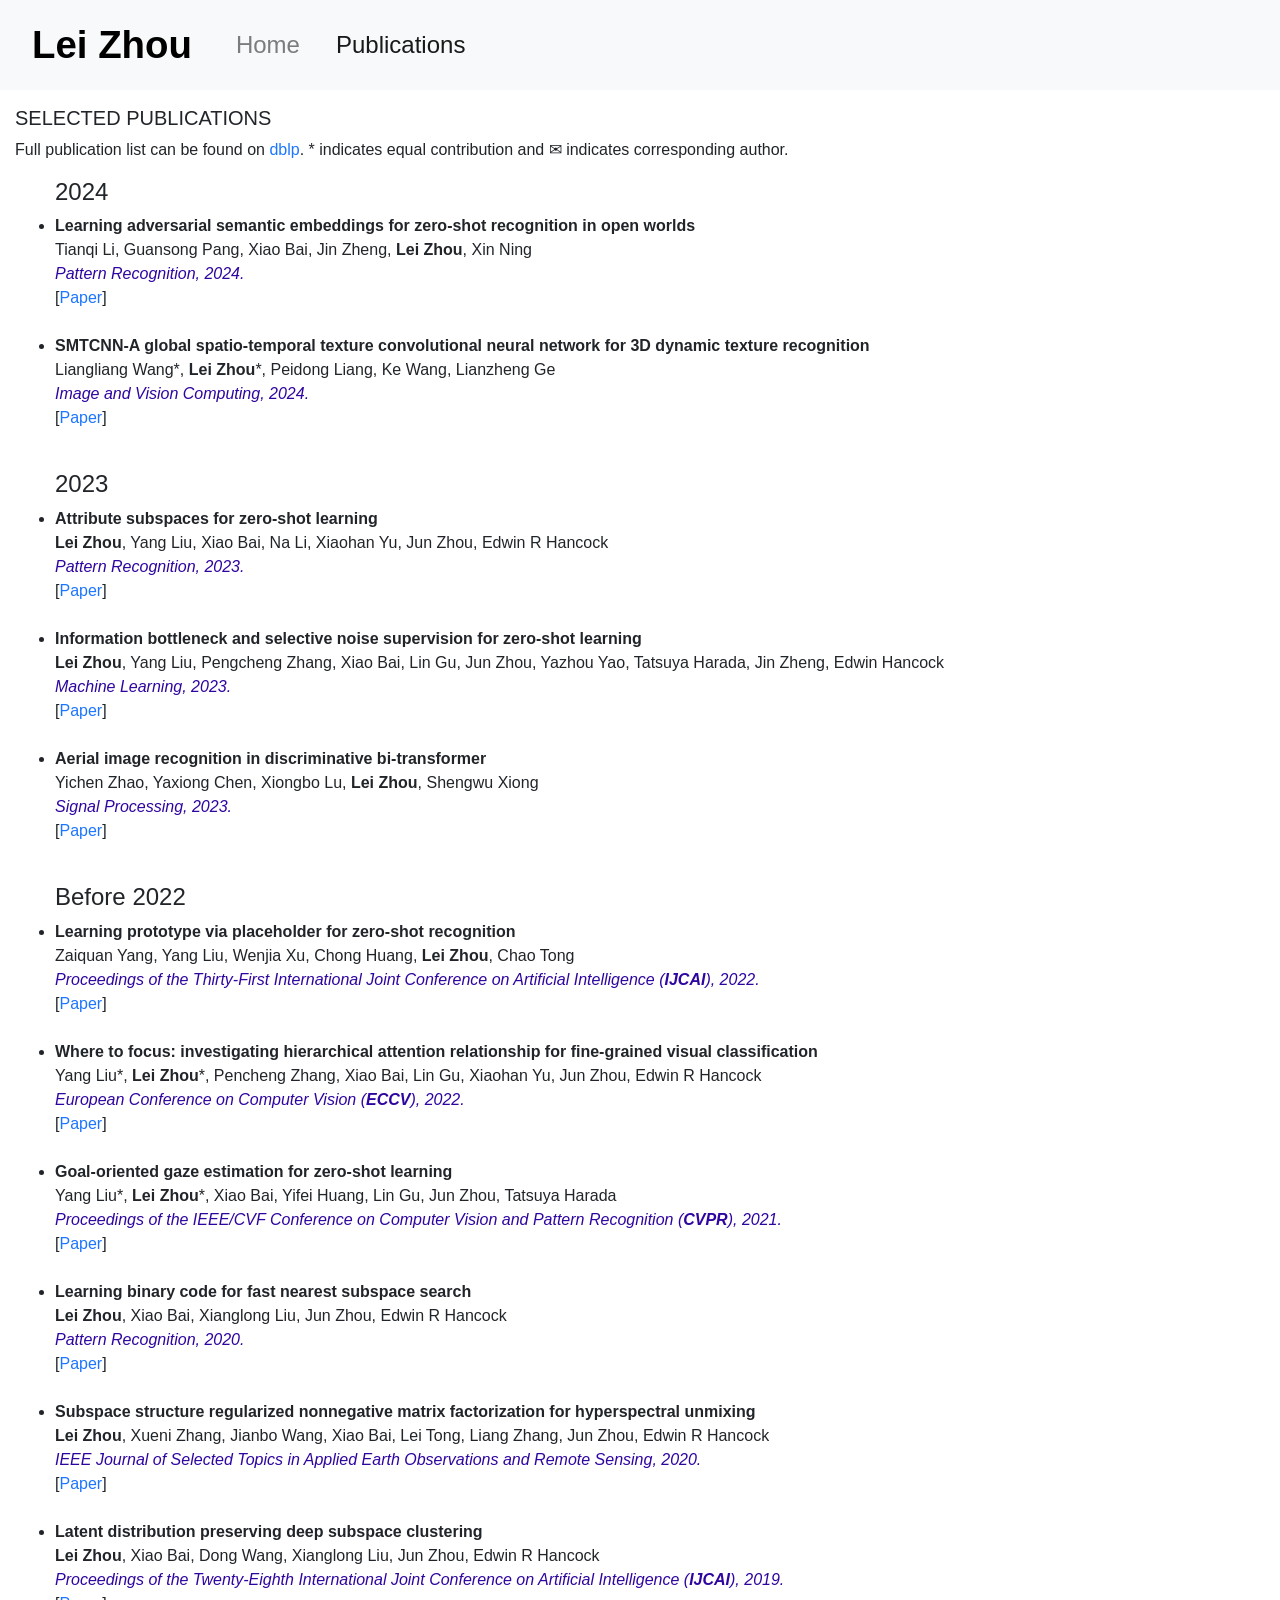
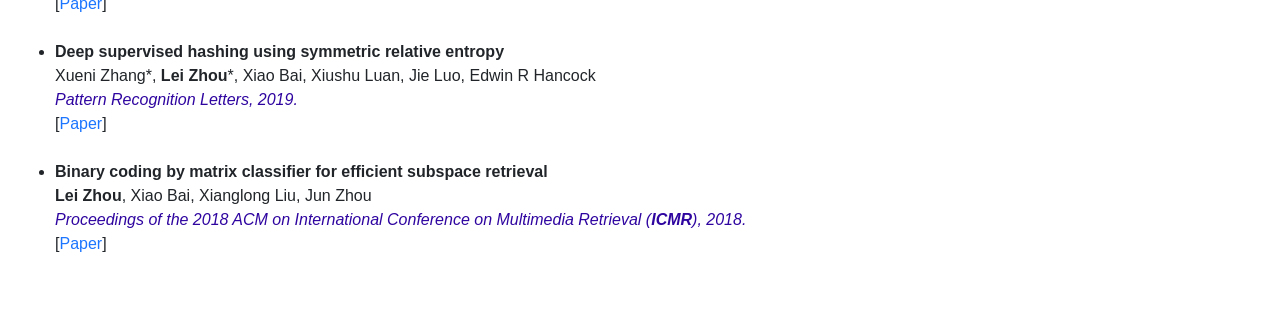
==== commit 8e6bc17c: "main" ====
--- a/publication.html
+++ b/publication.html
@@ -4,8 +4,6 @@
 
 <head>
   <meta http-equiv="Content-Type" content="text/html; charset=UTF-8">
-  	<meta name="Description"
-		content="I am an assistant professor at Beihang University.">
   <meta name="viewport" content="width=device-width, initial-scale=1">
   <script async="" src="./static/analytics.js"></script>
   <script src="./static/jquery-3.2.1.slim.min.js"></script>
@@ -14,7 +12,7 @@
   <script src="./static/bootstrap.min.js"></script>
   <link rel="stylesheet" href="./static/site.css">
   <link href="./static/stylesheet.css" rel="stylesheet" type="text/css">
-  	<link rel="icon" type="image/png" href="./static/buaa_icon.jpg">
+  	<link rel="icon" type="image/png" href="./static/hnu_xiaohui.png">
 
   <script src="./static/polyfill.min.js"></script>
   <script type="text/javascript" id="MathJax-script" async="" src="./static/tex-mml-chtml.js"></script>
@@ -34,7 +32,7 @@
   </script>
 
 
-  <title>Aishan Liu | Beihang</title>
+  <title>Lei Zhou | Hainan University</title>
   <script>
     (function (i, s, o, g, r, a, m) {
       i['GoogleAnalyticsObject'] = r; i[r] = i[r] || function () {
@@ -1393,7 +1391,7 @@
 <body>
   	<nav class="navbar sticky-top navbar-expand-lg navbar-light bg-light">
 		<a class="nav-link"><b>
-				<font size="+3" color="black" face="AREIAL,sans-serif"><big>Aishan Liu (刘艾杉)</big></font>
+				<font size="+3" color="black" face="AREIAL,sans-serif"><big>Lei Zhou</big></font>
 			</b></a>
 		<button class="navbar-toggler" type="button" data-toggle="collapse" data-target="#navbarSupportedContent"
 			aria-controls="navbarSupportedContent" aria-expanded="false" aria-label="Toggle navigation">
@@ -1411,16 +1409,6 @@
 						<font size="5">&nbsp;&nbsp;&nbsp;Publications</font>
 					</a>
 				</li>
-				<li class="nav-item">
-					<a class="nav-link" href="./opensource.html">
-						<font size="5">&nbsp;&nbsp;&nbsp;OpenSources</font>
-					</a>
-				</li>
-				<li class="nav-item">
-					<a class="nav-link" href="./service.html">
-						<font size="5">&nbsp;&nbsp;&nbsp;Services</font>
-					</a>
-				</li>
 			</ul>
 		</div>
 	</nav>
@@ -1429,491 +1417,110 @@
 
     <p></p>
     <h5>SELECTED PUBLICATIONS</h5>
-    <p>Full publication list can be found on <a href="https://scholar.google.com/citations?user=88tzr_sAAAAJ&hl=zh-CN&oi=ao"
-        target="_blank">Google Scholar</a>.
-      * indicates equal contribution and &spades; indicates corresponding author.
+    <p>Full publication list can be found on <a href="https://dblp.org/pid/72/5749-8.html"
+        target="_blank">dblp</a>.
+      * indicates equal contribution and &#9993; indicates corresponding author.
     </p>
     <p></p>
     <ul>
 
-<p><h4>Books</h4>
-
-
-		<li><span class="paper-title">Chapter: Deepfake in Metaverse
-         </span> <br>
-        Wenbo Zhou, <strong>Aishan Liu</strong>, Cihang Xie, Nenghai Yu<br>
-        <span class="publisher">Handbook of Metaverse, Springer, 2023. (To Appear)</span><br>
-        [<a href="#">Books</a>]
-             </li><br>
-			 
-			 
-	      <li><span class="paper-title">Chapter 8: Explainable Artificial Intelligence in Computer Vision
-         </span> <br>
-        <strong>Aishan Liu</strong>, Xianglong Liu, Dacheng Tao<br>
-        <span class="publisher">Introduction to Explainable Artificial Intelligence (<b>可解释人工智能导论</b>), 电子工业出版社, 2022.</span><br>
-        [<a href="https://item.jd.com/13700578.html">Books</a>]
-             </li><br>
-
-
-
-<p><h4>2025</h4>	
-
-		<li><span class="paper-title">VL-Trojan: Multimodal Instruction Backdoor Attacks against Autoregressive Visual Language Models
-
-         </span> <br>
-         Jiawei Liang, Siyuan Liang, <strong>Aishan Liu</strong>, Xiaochun Cao <br>        
-		<span class="publisher">International Journal of Computer Vision (<b>IJCV</b>), 2025.</span><br>
-        [<a href="https://arxiv.org/abs/2402.13851">Paper</a>] [<a href="#">Code</a>]
-             </li><br>
-			 
-		<li><span class="paper-title">BadRobot: Manipulating Embodied LLMs in the Physical World
-         </span> <br>
-         Hangtao Zhang, Chenyu Zhu, Xianlong Wang, Ziqi Zhou, Changgan Yin, Minghui Li, Lulu Xue, Yichen Wang, Shengshan Hu, <strong>Aishan Liu</strong>, Peijin Guo, Leo Yu Zhang <br>        
-		<span class="publisher">International Conference on Learning Representations (<b>ICLR</b>), 2025.</span><br>
-        [<a href="https://arxiv.org/abs/2407.20242">Paper</a>] [<a href="#">Code</a>]
-             </li><br>
-			 
-			 
-		<li><span class="paper-title">Pre-trained Trojan Attacks for Visual Recognition
-         </span> <br>
-         <strong>Aishan Liu</strong>, Xianglong Liu, Xinwei Zhang, Yisong Xiao, Yuguang Zhou, Siyuang Liang, Jiakai Wang, Xiaochun Cao, Dacheng Tao <br>        
-		<span class="publisher">International Journal of Computer Vision (<b>IJCV</b>), 2025.</span><br>
-        [<a href="https://arxiv.org/abs/2312.15172">Paper</a>] [<a href="#">Code</a>]
-             </li><br>
-			 
-
-		<li><span class="paper-title">BDefects4NN: A Backdoor Defect Database for Controlled Localization Studies in Neural Networks
-         </span> <br>
-        Yisong Xiao, <strong>Aishan Liu<sup>&spades;</sup></strong>, Tianyuan Zhang, Xinwei Zhang, Siyuan Liang, Tianlin Li, Xianglong Liu, Yang Liu, Dacheng Tao<br>   
-		<span class="publisher">IEEE/ACM International Conference on Software Engineering (<b>ICSE</b>), 2025.</span><br>
-        [<a href="#">Paper</a>] [<a href="#">Code</a>]
-             </li><br>
-			 
+
 <p><h4>2024</h4>
 	
-		<li><span class="paper-title">LLMCBench: Benchmarking Large Language Model Compression for Efficient Deployment
+		<li><span class="paper-title">Learning adversarial semantic embeddings for zero-shot recognition in open worlds
          </span> <br>
-        Ge Yang, Changyi He, Jinyang Guo, Jianyu Wu, Yifu Ding, <strong>Aishan Liu</strong>, Haotong Qin, Pengliang Ji, Xianglong Liu<br>   
-		<span class="publisher">The Thirty-eight Conference on Neural Information Processing Systems Datasets and Benchmarks Track (<b>NeurIPS D&B</b>), 2024.</span><br>
-        [<a href="https://arxiv.org/abs/2410.21352">Paper</a>] [<a href="#">Code</a>]
+         Tianqi Li, Guansong Pang, Xiao Bai, Jin Zheng, <strong>Lei Zhou</strong>, Xin Ning<br>   
+		<span class="publisher">Pattern Recognition, 2024.</span><br>
+        [<a href="https://www.sciencedirect.com/science/article/pii/S0031320324000098">Paper</a>]
              </li><br>
-			 
-		<li><span class="paper-title">面向大语言模型的越狱攻击与防御综述
+    
+		<li><span class="paper-title">SMTCNN-A global spatio-temporal texture convolutional neural network for 3D dynamic texture recognition
          </span> <br>
-        梁思源, 何英哲, 李京知, <strong>刘艾杉</strong>, 代朋纹, 操晓春<br>   
-		<span class="publisher">信息安全学报 (<b>Journal of Cyber Security</b>), 2024.</span><br>
-        [<a href="https://jcs.iie.ac.cn/xxaqxb/ch/reader/view_abstract.aspx?flag=2&file_no=202404010000002&journal_id=xxaqxb">Paper</a>] [<a href="#">Code</a>]
+         Liangliang Wang*, <strong>Lei Zhou</strong>*, Peidong Liang, Ke Wang, Lianzheng Ge<br>   
+		<span class="publisher">Image and Vision Computing, 2024.</span><br>
+        [<a href="https://www.sciencedirect.com/science/article/pii/S026288562400249X">Paper</a>]
              </li><br>
-			 
-		<li><span class="paper-title">LanEvil: Benchmarking the Robustness of Lane Detection to Environmental Illusions
+
+<p><h4>2023</h4>
+
+		<li><span class="paper-title">Attribute subspaces for zero-shot learning
          </span> <br>
-        Tianyuan Zhang, Lu Wang, Hainan Li, Yisong Xiao, Siyuan Liang, <strong>Aishan Liu<sup>&spades;</sup></strong>, Xianglong Liu, Dacheng Tao<br>   
-		<span class="publisher">ACM Multimedia (<b>ACM MM</b>), 2024.</span><br>
-        [<a href="https://arxiv.org/abs/2406.00934">Paper</a>] [<a href="#">Code</a>]
+         <strong>Lei Zhou</strong>, Yang Liu, Xiao Bai, Na Li, Xiaohan Yu, Jun Zhou, Edwin R Hancock<br>        
+		<span class="publisher">Pattern Recognition, 2023.</span><br>
+        [<a href="https://www.sciencedirect.com/science/article/pii/S0031320323005678">Paper</a>] 
              </li><br>
-			 
-		<li><span class="paper-title">Towards Robust Physical-world Backdoor Attacks on Lane Detection
+    
+		<li><span class="paper-title">Information bottleneck and selective noise supervision for zero-shot learning
          </span> <br>
-        Xinwei Zhang, <strong>Aishan Liu<sup>&spades;</sup></strong>, Tianyuan Zhang, Siyuan Liang, Xianglong Liu<br>   
-		<span class="publisher">ACM Multimedia (<b>ACM MM</b>), 2024.</span><br>
-        [<a href="https://arxiv.org/abs/2405.05553">Paper</a>] [<a href="#">Code</a>]
+         <strong>Lei Zhou</strong>, Yang Liu, Pengcheng Zhang, Xiao Bai, Lin Gu, Jun Zhou, Yazhou Yao, Tatsuya Harada, Jin Zheng, Edwin Hancock<br>        
+		<span class="publisher">Machine Learning, 2023.</span><br>
+        [<a href="https://link.springer.com/article/10.1007/s10994-022-06196-7">Paper</a>] 
              </li><br>
-			 
-		<li><span class="paper-title">PTSBench: A Comprehensive Post-Training Sparsity Benchmark Towards Algorithms and Models
+             
+		<li><span class="paper-title">Aerial image recognition in discriminative bi-transformer
          </span> <br>
-        Zining Wang, Jinyang Guo, Ruihao Gong, Yang Yong, <strong>Aishan Liu</strong>, Yushi Huang, Jiaheng Liu, Xianglong Liu<br>   
-		<span class="publisher">ACM Multimedia (<b>ACM MM</b>), 2024.</span><br>
-        [<a href="#">Paper</a>] [<a href="#">Code</a>]
+         Yichen Zhao, Yaxiong Chen, Xiongbo Lu, <strong>Lei Zhou</strong>, Shengwu Xiong<br>        
+		<span class="publisher">Signal Processing, 2023.</span><br>
+        [<a href="https://www.sciencedirect.com/science/article/pii/S0165168423000373">Paper</a>] 
              </li><br>
-			 
-		<li><span class="paper-title">Generate Transferable Adversarial Physical Camouflages via Triplet Attention Suppression
+
+<p><h4>Before 2022</h4>
+
+		<li><span class="paper-title">Learning prototype via placeholder for zero-shot recognition
          </span> <br>
-        Jiakai Wang, Xianglong Liu, Zixin Yin, Yuxuan Wang, Jun Guo, Haotong Qin, Qingtao Wu, <strong>Aishan Liu</strong> <br>        
-		<span class="publisher">International Journal of Computer Vision (<b>IJCV</b>), 2024.</span><br>
-        [<a href="https://link.springer.com/article/10.1007/s11263-024-02098-4">Paper</a>] [<a href="#">Code</a>]
+         Zaiquan Yang, Yang Liu, Wenjia Xu, Chong Huang, <strong>Lei Zhou</strong>, Chao Tong<br>        
+		<span class="publisher">Proceedings of the Thirty-First International Joint Conference on Artificial Intelligence (<strong>IJCAI</strong>), 2022.</span><br>
+        [<a href="https://www.ijcai.org/proceedings/2022/0217">Paper</a>] 
              </li><br>
-			 
-		<li><span class="paper-title">GenderCARE: A Comprehensive Framework for Assessing and Reducing Gender Bias in Large Language Models
+
+		<li><span class="paper-title">Where to focus: investigating hierarchical attention relationship for fine-grained visual classification
          </span> <br>
-        Kunsheng Tang, Wenbo Zhou, Jie Zhang, <strong>Aishan Liu</strong>, Gelei Deng, Shuai Li, Peigui Qi, Weiming Zhang, Tianwei Zhang, NengHai Yu<br>
-        <span class="publisher">ACM Conference on Computer and Communications Security (<b>ACM CCS</b>), 2024.</span><br>
-        [<a href="#">Paper</a>] [<a href="#">Code</a>]
+         Yang Liu*, <strong>Lei Zhou</strong>*, Pencheng Zhang, Xiao Bai, Lin Gu, Xiaohan Yu, Jun Zhou, Edwin R Hancock<br>        
+		<span class="publisher">European Conference on Computer Vision (<strong>ECCV</strong>), 2022.</span><br>
+        [<a href="https://www.ecva.net/papers/eccv_2022/papers_ECCV/html/762_ECCV_2022_paper.php">Paper</a>] 
              </li><br>
-			 
-		<li><span class="paper-title">Hierarchical Perceptual Noise Injection for Social Media Fingerprint Privacy Protection
+
+		<li><span class="paper-title">Goal-oriented gaze estimation for zero-shot learning
          </span> <br>
-        Simin Li, Huangxinxin Xu, Jiakai Wang, Ruixiao Xu, <strong>Aishan Liu<sup>&spades;</sup></strong>, Fazhi He<sup>&spades;</sup>, Xianglong Liu, and Dacheng Tao<br>
-        <span class="publisher">IEEE Transactions on Image Processing (<b>IEEE TIP</b>), 2024.</span><br>
-        [<a href="https://arxiv.org/abs/2208.10688">Paper</a>] [<a href="https://github.com/nlsde-safety-team/FingerSafe">Code</a>]
+         Yang Liu*, <strong>Lei Zhou</strong>*, Xiao Bai, Yifei Huang, Lin Gu, Jun Zhou, Tatsuya Harada<br>        
+		<span class="publisher">Proceedings of the IEEE/CVF Conference on Computer Vision and Pattern Recognition (<strong>CVPR</strong>), 2021.</span><br>
+        [<a href="https://openaccess.thecvf.com/content/CVPR2021/html/Liu_Goal-Oriented_Gaze_Estimation_for_Zero-Shot_Learning_CVPR_2021_paper.html">Paper</a>] 
              </li><br>
-			 
-		<li><span class="paper-title">BadCLIP: Dual-Embedding Guided Backdoor Attack on Multimodal Contrastive Learning
+
+		<li><span class="paper-title">Learning binary code for fast nearest subspace search
          </span> <br>
-        Siyuan Liang, Mingli Zhu, <strong>Aishan Liu<sup>&spades;</sup></strong>, Baoyuan Wu, Xiaochun Cao, Ee-Chien Chang<sup>&spades;</sup> <br>        
-		<span class="publisher">IEEE Conference on Computer Vision and Pattern Recognition (<b>CVPR</b>), 2024.</span><br>
-        [<a href="https://arxiv.org/abs/2311.12075">Paper</a>] [<a href=#>Code</a>] 
+         <strong>Lei Zhou</strong>, Xiao Bai, Xianglong Liu, Jun Zhou, Edwin R Hancock<br>        
+		<span class="publisher">Pattern Recognition, 2020.</span><br>
+        [<a href="https://www.sciencedirect.com/science/article/abs/pii/S0031320319303425">Paper</a>] 
              </li><br>
-			 
-			 
-		<li><span class="paper-title">Poisoned Forgery Face: Towards Backdoor Attacks on Face Forgery Detection
+
+		<li><span class="paper-title">Subspace structure regularized nonnegative matrix factorization for hyperspectral unmixing
          </span> <br>
-        Jiawei Liang, Siyuan Liang, <strong>Aishan Liu</strong>, Xiaojun Jia, Junhao Kuang, Xiaochun Cao<br>        
-		<span class="publisher">International Conference on Learning Representations (<b>ICLR</b>), 2024.</span><br>
-        [<a href="https://arxiv.org/abs/2402.11473">Paper</a>] [<a href=#>Code</a>] (<i>Spotlight</i>)
+         <strong>Lei Zhou</strong>, Xueni Zhang, Jianbo Wang, Xiao Bai, Lei Tong, Liang Zhang, Jun Zhou, Edwin R Hancock<br>        
+		<span class="publisher">IEEE Journal of Selected Topics in Applied Earth Observations and Remote Sensing, 2020.</span><br>
+        [<a href="https://ieeexplore.ieee.org/abstract/document/9146211">Paper</a>] 
              </li><br>
-			 
-		<li><span class="paper-title">Byzantine Robust Cooperative Multi-Agent Reinforcement Learning as a Bayesian Game
+
+		<li><span class="paper-title">Latent distribution preserving deep subspace clustering
          </span> <br>
-        Simin Li, Jun Guo, Jingqiao Xiu, Ruixiao Xu, Xin Yu, Jiakai Wang, <strong>Aishan Liu</strong>, Yaodong Yang, Xianglong Liu<br>        
-		<span class="publisher">International Conference on Learning Representations (<b>ICLR</b>), 2024.</span><br>
-        [<a href=#>Paper</a>] [<a href=#>Code</a>]
+         <strong>Lei Zhou</strong>, Xiao Bai, Dong Wang, Xianglong Liu, Jun Zhou, Edwin R Hancock<br>        
+		<span class="publisher">Proceedings of the Twenty-Eighth International Joint Conference on Artificial Intelligence (<strong>IJCAI</strong>), 2019.</span><br>
+        [<a href="https://www.ijcai.org/proceedings/2019/0617">Paper</a>] 
              </li><br>
-			 
-		<li><span class="paper-title">Improving Deepfake Detection Generalization by Invariant Risk Minimization
+
+		<li><span class="paper-title">Deep supervised hashing using symmetric relative entropy
          </span> <br>
-        Zixin Yin, Jiakai Wang, Yisong Xiao, Hanqing Zhao, Tianlin Li, Wenbo Zhou, <strong>Aishan Liu<sup>&spades;</sup></strong>, Xianglong Liu<sup>&spades;</sup><br>        
-		<span class="publisher">IEEE Transactions on Multimedia (<b>IEEE TMM</b>), 2024.</span><br>
-        [<a href="https://ieeexplore.ieee.org/document/10409578/">Paper</a>] [<a href=#>Code</a>]
+         Xueni Zhang*, <strong>Lei Zhou</strong>*, Xiao Bai, Xiushu Luan, Jie Luo, Edwin R Hancock<br>        
+		<span class="publisher">Pattern Recognition Letters, 2019.</span><br>
+        [<a href="https://www.sciencedirect.com/science/article/abs/pii/S0167865519302016">Paper</a>] 
              </li><br>
-			 
-		<li><span class="paper-title">Transferable Multimodal Attack on Vision-Language Pre-training Models
+
+		<li><span class="paper-title">Binary coding by matrix classifier for efficient subspace retrieval
          </span> <br>
-        Haodi Wang, Jiakai Wang, Kai Dong, Zhilei Zhu, Haotong Qin, Xiaolin Fang, <strong>Aishan Liu</strong>, Xianglong Liu<br>        
-		<span class="publisher">IEEE Symposium on Security and Privacy (<b>IEEE S&amp;P</b>), 2024.</span><br>
-        [<a href="https://www.computer.org/csdl/proceedings-article/sp/2024/313000a102/1Ub239H4xyg">Paper</a>] [<a href=#>Code</a>]
+         <strong>Lei Zhou</strong>, Xiao Bai, Xianglong Liu, Jun Zhou<br>        
+		<span class="publisher">Proceedings of the 2018 ACM on International Conference on Multimedia Retrieval (<strong>ICMR</strong>), 2018.</span><br>
+        [<a href="https://dl.acm.org/doi/abs/10.1145/3206025.3206058">Paper</a>] 
              </li><br>
-			 
-			 
-
-<p><h4>2023</h4>	
-
-		<li><span class="paper-title">RUNNER: Responsible UNfair NEuron Repair for Enhancing Deep Neural Network Fairness
-         </span> <br>
-        Tianlin Li, Yue Cao, Jian Zhang, Shiqian Zhao, Yihao Huang, <strong>Aishan Liu</strong>, Qing Guo, Yang Liu<br>        
-		<span class="publisher">International Conference on Software Engineering (<b>ICSE</b>), 2024.</span><br>
-        [<a href=#>Paper</a>] [<a href=#>Code</a>] 
-             </li><br>
-			 
-			 
-		<li><span class="paper-title">Towards Defending Multiple Lp-norm Bounded Adversarial Perturbations via Gated Batch Normalization
-         </span> <br>
-        <strong>Aishan Liu</strong>, Shiyu Tang, Xinyun Chen, Lei Huang, Haotong Qin, Xianglong Liu, Dacheng Tao<br>        
-		<span class="publisher">International Journal of Computer Vision (<b>IJCV</b>), 2023.</span><br>
-        [<a href="https://arxiv.org/pdf/2012.01654">Paper</a>] [<a href="https://github.com/liuaishan/GBN">Code</a>]
-             </li><br>
-			 
-		<li><span class="paper-title">RobustMQ: Benchmarking Robustness of Quantized Models
-         </span> <br>
-        Yisong Xiao, <strong>Aishan Liu<sup>&spades;</sup></strong>, Tianyuan Zhang, Haotong Qin, Jinyang Guo, Xianglong Liu<sup>&spades;</sup><br>        
-		<span class="publisher">Visual Intelligence (<b>VIN</b>), 2023.</span><br>
-        [<a href="https://arxiv.org/abs/2308.02350">Paper</a>] [<a href="#">Code</a>]
-             </li><br>
-			 
-		<li><span class="paper-title">Isolation and Induction: Training Robust Deep Neural Networks against Model Stealing Attacks
-         </span> <br>
-        Jun Guo, <strong>Aishan Liu<sup>&spades;</sup></strong>, Xingyu Zheng, Siyuan Liang, Yisong Xiao, Yichao Wu, Xianglong Liu<br>   
-		<span class="publisher">ACM Multimedia (<b>ACM MM</b>), 2023.</span><br>
-        [<a href="https://arxiv.org/pdf/2308.00958.pdf">Paper</a>] [<a href="https://github.com/DIG-Beihang/InI-Model-Stealing-Defense">Code</a>]
-             </li><br>
-			 
-		<li><span class="paper-title">Face Encryption via Frequency-Restricted Identity-Agnostic Attacks
-         </span> <br>
-        Xin Dong, Rui Wang, Siyuan Liang, <strong>Aishan Liu</strong>, Lihua Jing<br>   
-		<span class="publisher">ACM Multimedia (<b>ACM MM</b>), 2023.</span><br>
-        [<a href="https://arxiv.org/pdf/2308.05983.pdf">Paper</a>] [<a href="https://github.com/XinDong10/FRIA">Code</a>] (<i>Oral</i>)
-             </li><br>
-			 
-		<li><span class="paper-title">Exploring Inconsistent Knowledge Distillation for Object Detection with Data Augmentation
-         </span> <br>
-        Jiawei Liang, Siyuan Liang<sup>&spades;</sup>, <strong>Aishan Liu<sup>&spades;</sup></strong>, Ke Ma, Jingzhi Li, Xiaochun Cao<br>   
-		<span class="publisher">ACM Multimedia (<b>ACM MM</b>), 2023.</span><br>
-        [<a href="https://arxiv.org/pdf/2209.09841.pdf">Paper</a>] [<a href="https://github.com/JWLiang007/IKD">Code</a>] (<i>Oral</i>)
-             </li><br>
-			 
-			 
-		<li><span class="paper-title">Faire: Repairing Fairness of Neural Networks via Neuron Condition Synthesis
-         </span> <br>
-        Tianlin Li, Xiaofei Xie, Jian Wang, Qing Guo <strong>Aishan Liu</strong>, Lei Ma, Yang Liu<br>        
-		<span class="publisher">ACM Transactions on Software Engineering and Methodology (<b>TOSEM</b>), 2023.</span><br>
-        [<a href="#">Paper</a>] [<a href="#">Code</a>]
-             </li><br>
-			 
-
-		<li><span class="paper-title">Latent Imitator: Generating Natural Individual Discriminatory Instances for Black-Box Fairness Testing
-         </span> <br>
-        Yisong Xiao, <strong>Aishan Liu<sup>&spades;</sup></strong>, Tianlin Li, Xianglong Liu<sup>&spades;</sup><br>        
-		<span class="publisher">ACM SIGSOFT International Symposium on Software Testing and Analysis (<b>ISSTA</b>), 2023.</span><br>
-        [<a href="https://arxiv.org/pdf/2305.11602.pdf">Paper</a>] [<a href="https://sites.google.com/view/latent-imitator--anonymous/home">Code</a>]
-             </li><br>
-			 
-			 
-		<li><span class="paper-title">FAIRER: Fairness As Decision Rational Alignment
-         </span> <br>
-        Tianlin Li, Qing Guo, <strong> Aishan Liu</strong>, Mengnan Du, Zhiming Li, Yang Liu<br>        
-		<span class="publisher">International Conference on Machine Learning (<b>ICML</b>), 2023.</span><br>
-        [<a href="https://arxiv.org/pdf/2306.15299">Paper</a>] [<a href="#">Code</a>]
-             </li><br>
-			 
-			 
-		<li><span class="paper-title">Fairness via Group Contribution Matching
-         </span> <br>
-        Tianlin Li, Zhiming Li, Anran Li, Mengnan Du, <strong> Aishan Liu</strong>, Qing Guo, Guozhu Meng, Yang Liu<br>        
-		<span class="publisher">International Joint Conference on Artificial Intelligence (<b>IJCAI</b>), 2023.</span><br>
-        [<a href="#">Paper</a>] [<a href="#">Code</a>]
-             </li><br>
-			 
-			 
-      <li><span class="paper-title">Exploring the Relationship between Architectural Design and Adversarially Robust Generalization
-         </span> <br>
-        <strong>Aishan Liu*</strong>, Shiyu Tang*, Siyuan Liang*, Ruihao Gong, Boxi Wu, Xianglong Liu, Dacheng Tao<br>
-        <span class="publisher">IEEE Conference on Computer Vision and Pattern Recognition (<b>CVPR</b>), 2023.</span><br>
-        [<a href="https://arxiv.org/pdf/2209.14105.pdf">Paper</a>] [<a href="http://robust.art/">Code</a>]
-             </li><br>
-			 
-	  <li><span class="paper-title">Towards Benchmarking and Assessing Visual Naturalness of Physical World Adversarial Attacks
-         </span> <br>
-        Simin Li, Shuning Zhang, Gujun Chen, Dong Wang, Pu Feng, Jiakai Wang, <strong>Aishan Liu</strong>, Xin Yi, Xianglong Liu<br>
-        <span class="publisher">IEEE Conference on Computer Vision and Pattern Recognition (<b>CVPR</b>), 2023.</span><br>
-        [<a href="https://arxiv.org/pdf/2305.12863">Paper</a>]
-             </li><br>
-			 
-	  <li><span class="paper-title">SysNoise: Exploring and Benchmarking Training-Deployment System Inconsistency
-         </span> <br>
-        Yan Wang*, Yuhang Li*, Ruihao Gong*, <strong>Aishan Liu*</strong>, Yanfei Wang, Jian Hu, Yongqiang Yao, Yunchen Zhang, Tianzi Xiao, Fengwei Yu, Xianglong Liu<br>
-        <span class="publisher">Conference on Machine Learning and Systems (<b>MLSys</b>), 2023.</span><br>
-        [<a href="https://arxiv.org/pdf/2307.00280.pdf">Paper</a>] [<a href="https://modeltc.github.io/systemnoise_web">Code</a>]
-             </li><br>
-			 
-		<li><span class="paper-title">X-Adv: Physical Adversarial Object Attacks against X-ray Prohibited Item Detection
-         </span> <br>
-        <strong>Aishan Liu*</strong>, Jun Guo*, Jiakai Wang, Siyuan Liang, Renshuai Tao, Wenbo Zhou, Cong Liu, Xianglong Liu, Dacheng Tao<br>
-        <span class="publisher">USENIX Security Symposium (<b>USENIX Security</b>), 2023.</span><br>
-        [<a href="https://arxiv.org/abs/2302.09491">Paper</a>] [<a href="https://github.com/DIG-Beihang/X-adv">Code</a>]
-             </li><br>
-		
-		
-		<li><span class="paper-title">A Comprehensive Evaluation Framework for Deep Model Robustness
-         </span> <br>
-        Jun Guo, Wei Bao, Jiakai Wang, Yuqing Ma, Xinghai Gao, Gang Xiao, <strong>Aishan Liu<sup>&spades;</sup></strong>, Jian Dong, Xianglong Liu, Wenjun Wu<br>
-        <span class="publisher">Pattern Recognition (<b>PR</b>), 2023.</span><br>
-        [<a href="https://arxiv.org/pdf/2101.09617.pdf">Paper</a>] [<a href="https://github.com/DIG-Beihang/AISafety">Code</a>]
-             </li><br>
-			 
-			 
-		<li><span class="paper-title">Improving Robust Fairness via Balance Adversarial Training
-         </span> <br>
-        Chunyu Sun, Chenye Xu, Chengyuan Yao, Siyuan Liang, Yichao Wu, Ding Liang, XiangLong Liu, <strong>Aishan Liu<sup>&spades;</sup></strong><br>
-        <span class="publisher">AAAI Conference on Artificial Intelligence (<b>AAAI</b>), 2023.</span><br>
-        [<a href="https://arxiv.org/abs/2209.07534">Paper</a>] [<a href="https://github.com/silvercherry/Improving-Robust-Fairness-via-Balance-Adversarial-Training">Code</a>]
-             </li><br>			 
-			 
-
-
-<p><h4>2022</h4>	
-
-		<li><span class="paper-title">面向深度强化学习的对抗攻防综述
-         </span> <br>
-        <strong>Aishan Liu</strong>, Jun Guo, Simin Li, Yisong Xiao, Xianglong Liu, Dacheng Tao<br>
-        <span class="publisher">计算机学报 (<b>Chinese Journal of Computers</b>), 2022.</span><br>
-        [<a href="http://cjc.ict.ac.cn/online/bfpub/las-2023223140341.pdf">Paper</a>]
-             </li><br>
-		
-		<li><span class="paper-title">智能系统全生命周期安全测试理论与方法
-         </span> <br>
-        Jiakai Wang，<strong>Aishan Liu</strong>，Simin Li，Xianglong Liu, Wenjun Wu<br>
-        <span class="publisher">智能安全 (<b>Artificial Intelligence Security</b>), 2022.</span><br>
-        [<a href="#">Paper</a>]
-             </li><br>
-			  
-			 
-		<li><span class="paper-title">Temporal Speciation Network for Few-Shot Object Detection
-         </span> <br>
-        Xiaowei Zhao, Xianglong Liu, Yuqing Ma, Shihao Bai, Yifan Shen, Zeyu Hao, <strong>Aishan Liu</strong><br>
-        <span class="publisher">IEEE Transactions on Multimedia (<b>IEEE TMM</b>), 2022.</span><br>
-        [<a href="https://ieeexplore.ieee.org/document/9462815">Paper</a>] [<a href="#">Code</a>]
-             </li><br>
-
-			 
-		<li><span class="paper-title">Harnessing Perceptual Adversarial Patches for Crowd Counting
-         </span> <br>
-        Shunchang Liu, Jiakai Wang, <strong>Aishan Liu<sup>&spades;</sup></strong>, Yingwei Li, Yijie Gao, Xianglong Liu, Dacheng Tao<br>
-        <span class="publisher">ACM Conference on Computer and Communications Security (<b>ACM CCS</b>), 2022.</span><br>
-        [<a href="https://arxiv.org/pdf/2109.07986v1.pdf">Paper</a>] [<a href="https://github.com/shunchang-liu/PAP-Pytorch">Code</a>]
-             </li><br>
- 
-		<li><span class="paper-title">Region-wise Generative Adversarial Image Inpainting for Large Missing Areas
-         </span> <br>
-        Yuqing Ma, Xianglong Liu, Shihao Bai, <strong>Aishan Liu</strong>, Dacheng Tao, Edwin Hancock<br>
-        <span class="publisher">IEEE Transactions on Cybernetics (<b>IEEE TCYB</b>), 2022.</span><br>
-        [<a href="https://ieeexplore.ieee.org/abstract/document/9861336">Paper</a>] [<a href="#">Code</a>]
-             </li><br>
-			 
-		<li><span class="paper-title">Generating Transferable Adversarial Examples against Vision Transformers
-         </span> <br>
-        Yuxuan Wang, Jiakai Wang, Zixin Yin, Ruihao Gong, Jingyi Wang, <strong>Aishan Liu</strong>, Xianglong Liu<br>
-        <span class="publisher">ACM Multimedia (<b>ACM MM</b>), 2022.</span><br>
-        [<a href="https://dl.acm.org/doi/10.1145/3503161.3547989">Paper</a>] [<a href="https://github.com/nlsde-safety-team/ATA">Code</a>]
-             </li><br>
-			 
-		<li><span class="paper-title">Imitated Detectors: Stealing Knowledge of Black-box Object Detectors
-         </span> <br>
-        Siyuan Liang, <strong>Aishan Liu</strong>, Jiawei Liang, Longkang Li, Yang Bai, Xiaochun Cao<br>
-        <span class="publisher">ACM Multimedia (<b>ACM MM</b>), 2022.</span><br>
-        [<a href="https://dl.acm.org/doi/abs/10.1145/3503161.3548416">Paper</a>] [<a href="https://github.com/LiangSiyuan21/Imitated-Detectors">Code</a>]
-             </li><br>
-			 
-		<li><span class="paper-title">Few-shot X-ray Prohibited Item Detection: A Benchmark and Weak-feature Enhancement Network
-         </span> <br>
-        Renshuai Tao, tianbo Wang, Ziyang Wu, Cong Liu, <strong>Aishan Liu</strong>, Xianglong Liu<br>
-        <span class="publisher">ACM Multimedia (<b>ACM MM</b>), 2022.</span><br>
-        [<a href="https://arxiv.org/pdf/2109.07986v1.pdf">Paper</a>] [<a href="https://github.com/shunchang-liu/PAP-Pytorch">Code</a>]
-             </li><br>
-			 
-		<li><span class="paper-title">Defensive Patches for Robust Recognition in the Physical World
-         </span> <br>
-        Jiakai Wang, Zixin Yin, Pengfei Hu, Renshuai Tao, Haotong Qin, Xianglong Liu, Dacheng Tao, <strong>Aishan Liu</strong><br>
-        <span class="publisher">IEEE Conference on Computer Vision and Pattern Recognition (<b>CVPR</b>), 2022.</span><br>
-        [<a href="https://arxiv.org/abs/2204.06213">Paper</a>] [<a href="https://github.com/nlsde-safety-team/DefensivePatch">Code</a>]
-             </li><br>
-
-		<li><span class="paper-title">Exploring Endogenous Shift for Cross-domain Detection: A Large-scale Benchmark and Perturbation Suppression Network
-         </span> <br>
-        Renshuai Tao, Hainan Li, Tianbo Wang, Yanlu Wei, Yifu Ding, Bowei Jin, Hongping Zhi, Xianglong Liu, <strong>Aishan Liu</strong><br>
-        <span class="publisher">IEEE Conference on Computer Vision and Pattern Recognition (<b>CVPR</b>), 2022.</span><br>
-        [<a href="https://arxiv.org/pdf/2108.10515.pdf">Paper</a>]
-             </li><br>
-		
-		<li><span class="paper-title">Revisiting Audio Visual Scene-Aware Dialog
-         </span> <br>
-        <strong>Aishan Liu</strong>, Huiyuan Xie, Xianglong Liu, Zixin Yin, Shunchang Liu<br>
-        <span class="publisher">NeuroComputing, 2022.</span><br>
-        [<a href="https://www.sciencedirect.com/science/article/abs/pii/S0925231222001783">Paper</a>]
-             </li><br>
-			 
-		<li><span class="paper-title">BIBERT: Accurate Fully Binarized BERT
-         </span> <br>
-        Haotong Qin, Yifu Ding, Mingyuan Zhang, Qinghua Yan, <strong>Aishan Liu</strong>, Qingqing Dang, Ziwei Liu, Xianglong Liu<br>
-        <span class="publisher">International Conference on Learning Representations (<b>ICLR</b>), 2022.</span><br>
-        [<a href="https://openreview.net/pdf?id=5xEgrl_5FAJ">Paper</a>] [<a href="https://github.com/htqin/BiBERT">Code</a>]
-             </li><br>
-			 
- <p><h4>2019-2021</h4>
- 
- 
-		<li><span class="paper-title">Universal Adversarial Patch Attack for Automatic Checkout using Perceptual and Attentional Bias
-         </span> <br>
-        Jiakai Wang*, <strong>Aishan Liu*</strong>,  Xiao Bai, Xianglong Liu <br>
-        <span class="publisher">IEEE Transactions on Image Processing (<b>IEEE TIP</b>), 2021.</span><br>
-        [<a href="https://ieeexplore.ieee.org/document/9462815">Paper</a>] [<a href="https://github.com/nlsde-safety-team/PerceptualAttentionalBiasedAttack">Code</a>]
-             </li><br>
-		
-		<li><span class="paper-title">Progressive Diversified Augmentation for General Robustness of DNNs: A Unified Approach
-         </span> <br>
-        Hang Yu, <strong>Aishan Liu<sup>&spades;</sup></strong>,  Gengchao Li, Jichen Yang, Chongzhi Zhang<br>
-        <span class="publisher">IEEE Transactions on Image Processing (<b>IEEE TIP</b>), 2021.</span><br>
-        [<a href="https://ieeexplore.ieee.org/document/9462815">Paper</a>] [<a href="https://github.com/DIG-Beihang/AISafety">Code</a>]
-             </li><br>
-			 
-			 
-		<li><span class="paper-title">ARShoe: Real-Time Augmented Reality Shoe Try-on System on Smartphones
-         </span> <br>
-        Shan An, Guangfu Che, Jinghao Guo, Haogang Zhu, Junjie Ye, Fangru Zhou, Zhaoqi Zhu, Dong Wei, <strong>Aishan Liu</strong>, Wei Zhang<br>
-        <span class="publisher">ACM Multimedia (<b>ACM MM</b>), 2021.</span><br>
-        [<a href="https://arxiv.org/pdf/2108.10515.pdf">Paper</a>]
-             </li><br>
-		
-		<li><span class="paper-title">On the Guaranteed Almost Equivalence Between Imitation Learning From Observation and Demonstration
-         </span> <br>
-        Zhihao Cheng, Liu Liu, <strong>Aishan Liu</strong>, Hao Sun, Meng Fang, Dacheng Tao<br>
-        <span class="publisher">IEEE Transactions on Neural Networks and Learning Systems (<b>IEEE TNNLS</b>), 2021.</span><br>
-        [<a href="https://ieeexplore.ieee.org/document/9509344">Paper</a>]
-             </li><br>
-
-		<li><span class="paper-title">Training Robust Deep Neural Networks via Adversarial Noise Propagation
-         </span> <br>
-        <strong>Aishan Liu</strong>, Xianglong Liu, Hang Yu, Chongzhi Zhang, Qiang Liu, Dacheng Tao<br>
-        <span class="publisher">IEEE Transactions on Image Processing (<b>IEEE TIP</b>), 2021.</span><br>
-        [<a href="https://ieeexplore.ieee.org/document/9462815">Paper</a>] [<a href="https://github.com/DIG-Beihang/AISafety">Code</a>]
-             </li><br>
-			 	 
-		<li><span class="paper-title">Dual Attention Suppression Attack: Generate Adversarial Camouflage in Physical World
-         </span> <br>
-        Jiakai Wang, <strong>Aishan Liu</strong>, Zixin Yin, Shunchang Liu, Shiyu Tang, Xianglong Liu<br>
-        <span class="publisher">IEEE Conference on Computer Vision and Pattern Recognition (<b>CVPR</b>), 2021.</span><br>
-        [<a href="https://arxiv.org/pdf/2103.01050.pdf">Paper</a>] [<a href="https://github.com/nlsde-safety-team/DualAttentionAttack">Code</a>] (<i>Oral</i>)
-             </li><br>
-		
-		<li><span class="paper-title">Interpreting and Improving Adversarial Robustness of Deep Neural Networks with Neuron Sensitivity
-         </span> <br>
-        Chongzhi Zhang*, <strong>Aishan Liu*</strong>, Xianglong Liu, Yitao Xu, Hang Yu, Yuqing Ma, Tianlin Li<br>
-        <span class="publisher">IEEE Transactions on Image Processing (<b>IEEE TIP</b>), 2020.</span><br>
-        [<a href="https://arxiv.org/pdf/1909.06978.pdf">Paper</a>] [<a href="https://github.com/DIG-Beihang/AISafety">Code</a>]
-             </li><br>
-			 
-		<li><span class="paper-title">Spatiotemporal Attacks for Embodied Agents
-         </span> <br>
-        <strong>Aishan Liu</strong>, Tairan Huang, Xianglong Liu, Yitao Xu, Yuqing Ma, Xinyun Chen, Stephen Maybank, Dacheng Tao<br>
-        <span class="publisher">European Conference on Computer Vision (<b>ECCV</b>), 2020.</span><br>
-        [<a href="https://arxiv.org/pdf/2005.09161.pdf">Paper</a>] [<a href="https://github.com/liuaishan/SpatiotemporalAttack">Code</a>]
-             </li><br>
-			 
-		<li><span class="paper-title">Bias-based Universal Adversarial Patch Attack for Automatic Check-out
-         </span> <br>
-        <strong>Aishan Liu</strong>, Jiakai Wang, Xianglong Liu, Bowen Cao, Chongzhi Zhang, Hang Yu<br>
-        <span class="publisher">European Conference on Computer Vision (<b>ECCV</b>), 2020.</span><br>
-        [<a href="https://arxiv.org/pdf/2005.09257.pdf">Paper</a>] [<a href="https://github.com/liuaishan/ModelBiasedAttack">Code</a>]
-             </li><br>
-		
-		<li><span class="paper-title">Understanding Adversarial Robustness via Critical Attacking Route
-         </span> <br>
-        Tianlin Li*, <strong>Aishan Liu*</strong>, Xianglong Liu, Yitao Xu, Chongzhi Zhang, Xiaofei Xie<br>
-        <span class="publisher">Information Sciences (<b>INS</b>), 2020.</span><br>
-        [<a href="https://doi.org/10.1016/j.ins.2020.08.043">Paper</a>] [<a href="https://github.com/DIG-Beihang/AISafety">Code</a>]
-             </li><br>
-		
-		<li><span class="paper-title">人工智能安全与评测
-         </span> <br>
-        <strong>刘艾杉</strong>, 王嘉凯, 刘祥龙<br>
-        <span class="publisher">人工智能 (<b>AI-View</b>), 2020.</span><br>
-        [<a href="http://www.cesi.ac.cn/202007/6566.html">Paper</a>]
-             </li><br>
-
-		<li><span class="paper-title">人工智能机器学习模型及系统的质量要素和测试方法
-         </span> <br>
-        王嘉凯, <strong>刘艾杉</strong>, 刘祥龙<br>
-        <span class="publisher">信息技术与标准化, 2020.</span><br>
-        [<a href="http://www.cesi.ac.cn/202007/6566.html">Paper</a>]
-             </li><br>
-			 
-		<li><span class="paper-title">Few-shot Visual Learning with Contextual Memory and Fine-grained Calibration
-         </span> <br>
-        Yuqing Ma, Shihao Bai, Wei Liu, Qingyu Zhang, <strong> Aishan Liu </strong>, Weimin Chen, Xianglong Liu<br>
-        <span class="publisher">International Joint Conference on Artificial Intelligence (<b>IJCAI</b>), 2020.</span><br>
-        [<a href="https://www.ijcai.org/Proceedings/2020/0113.pdf">Paper</a>] 
-             </li><br>
-			 
-		<li><span class="paper-title">Transductive Relation-Propagation Network for Few-shot Learning
-         </span> <br>
-        Yuqing Ma, Xianglong Liu, Shihao Bai, Lei Wang, Dailan He, <strong> Aishan Liu</strong><br>        
-		<span class="publisher">International Joint Conference on Artificial Intelligence (<b>IJCAI</b>), 2020.</span><br>
-        [<a href="https://www.ijcai.org/Proceedings/2020/0112.pdf">Paper</a>] [<a href="https://github.com/vickyFox/TRPN">Code</a>]
-             </li><br>
-			 
-		<li><span class="paper-title">Coarse-to-Fine Image Inpainting via Region-wise Convolutions and Non-Local Correlation
-         </span> <br>
-        Haotong Qin, Yifu Ding, Mingyuan Zhang, Qinghua Yan, <strong>Aishan Liu</strong>, Qingqing Dang, Ziwei Liu, Xianglong Liu<br>
-        <span class="publisher">International Joint Conference on Artificial Intelligence (<b>IJCAI</b>), 2019.</span><br>
-        [<a href="https://www.ijcai.org/Proceedings/2019/433">Paper</a>]
-             </li><br>
-			 
-		<li><span class="paper-title">Perceptual Sensitive GAN for Generating Adversarial Patches
-         </span> <br>
-        <strong>Aishan Liu</strong>, Xianglong Liu, Jiaxin Fan, Yuqing Ma, Anlan Zhang, Huiyuan Xie and Dacheng Tao<br>
-        <span class="publisher">AAAI Conference on Artificial Intelligence (<b>AAAI</b>), 2019.</span><br>
-        [<a href="https://ojs.aaai.org//index.php/AAAI/article/view/3893">Paper</a>] (<i>Spotlight</i>)
-             </li><br>
-			 
-    
 
   </div>
   <br>
--- a/static/stylesheet.css
+++ b/static/stylesheet.css
@@ -0,0 +1,223 @@
+html, body {
+  height: 100%;
+  width: 100%;  
+  margin: auto;
+  padding: 0;
+}
+
+.ow {
+  overflow-wrap: break-word;
+  word-wrap: break-word;
+  hyphens: auto;
+}
+.tabnums {
+  font-variant-numeric: tabular-nums;
+}
+.h8, h8{
+  font-size: 10px;
+}
+
+.half-line {
+  line-height: 50em;
+}
+
+.half-line-small {
+  line-height: 15em;
+}
+
+img.perc {
+  max-width: 100%;
+  height: auto;
+}
+
+.btn-group{
+  width: 100%;
+}
+
+.div-map {
+  display: none;
+  height: 90%;
+  margin-top:20px;
+}
+
+#div-us{
+  display: block;
+}
+
+div.scroll {  
+  width: 100%;
+  height: 600px;
+  overflow: auto;
+  text-align: justify;
+  padding: 20px;
+}
+
+.map{
+    width: 100%;
+    height: 50%;
+    margin-left: 0px;
+    margin-right: 0px;
+    margin-top: 20px;
+    margin-bottom: 20px;
+}
+
+/*.chart-container {
+  float: center;
+  width: 750px;
+  height: 450px;
+  margin: auto;
+}
+*/
+#igraph_death{
+  border:none;
+  height:1300px;
+  width: 90%;
+}
+@media (min-width: 1200px) {
+    .container{
+        max-width: 1400px;
+    }
+}
+
+
+@media screen and (max-width: 750px) {
+  #igraph_death{
+    border:none;
+    height:1300px;
+    width: 120%;
+  }
+
+  .chart-container {
+    float: center;
+    width: 100%;
+    height: 50%;
+    margin: auto;
+  }
+  .map{
+    width: 100%;
+    height: 350px;
+    margin-left: 0px;
+    margin-right: 0px;
+    margin-top: 20px;
+    margin-bottom: 20px;
+  }
+
+  #gmap {
+    width: 80%;
+    height: 80%;
+    margin: auto;
+  }
+}
+.summary{
+	font-size: 3;
+	color: #800000;
+}
+.publisher {
+  font-size: 3;
+  color: #2F05A0; /*#a26895;#fd31f0*;D35FB7*/
+  font-style: italic;
+}
+.publish-type{
+  font-size: 3;
+  color: #DC3220;
+}
+.paper-title {
+  font-size: 3;
+  font-weight: bold;
+}
+.jvectormap-legend-title {
+  font-size: 12px;
+}
+
+.jvectormap-legend .jvectormap-legend-tick-sample {
+  height: 20px;
+}
+
+#gmap {
+  width: 100%;
+  height: 80%;
+  margin: auto;
+}
+
+h2{
+  font-size: 20pt;
+}
+
+.navbar-brand {
+  font-size: 12pt;
+}
+
+.card-img-top {
+  width: 100%;
+  padding: 20px;
+}
+
+.homepage{
+  height: 40px;
+}
+
+a {
+  color:#1C75FF; /*1E88E5*/
+}
+
+.back-to-top {
+  position: fixed;
+  bottom: 150px;
+  right: 25px;
+  display: none;
+}
+/* Style the button that is used to open and close the collapsible content */
+.collapsible {
+  background-color: #eee;
+  color: #444;
+  cursor: pointer;
+  padding: 18px;
+  width: 100%;
+  border: none;
+  text-align: left;
+  outline: none;
+  font-size: 15px;
+}
+
+/* Add a background color to the button if it is clicked on (add the .active class with JS), and when you move the mouse over it (hover) */
+
+.collapsible:after {
+  content: '\002B';
+  color: white;
+  font-weight: bold;
+  float: right;
+  margin-left: 5px;
+}
+
+/* Style the collapsible content. Note: hidden by default */
+.content {
+  padding: 0 18px;
+  display: none;
+  overflow: hidden;
+  background-color: #f1f1f1;
+}
+.content-normal {
+  padding: 0 18px;
+  background-color: #f1f1f1;
+}
+
+html {
+    -webkit-box-sizing: border-box;
+            box-sizing: border-box;
+}
+pre {
+    white-space: pre-wrap;       /* Since CSS 2.1 */
+    white-space: -moz-pre-wrap;  /* Mozilla, since 1999 */
+    white-space: -pre-wrap;      /* Opera 4-6 */
+    white-space: -o-pre-wrap;    /* Opera 7 */
+    word-wrap: break-word;       /* Internet Explorer 5.5+ */
+    background-color: #EBECE4; 
+}
+.abstract {
+    background-color: #e4ebec;
+}
+*:before,
+*:after { /* Inherit box-sizing to make it easier to change the property for components that leverage other behavior; see http://css-tricks.com/inheriting-box-sizing-probably-slightly-better-best-practice/ */
+    -webkit-box-sizing: inherit;
+            box-sizing: inherit;
+}
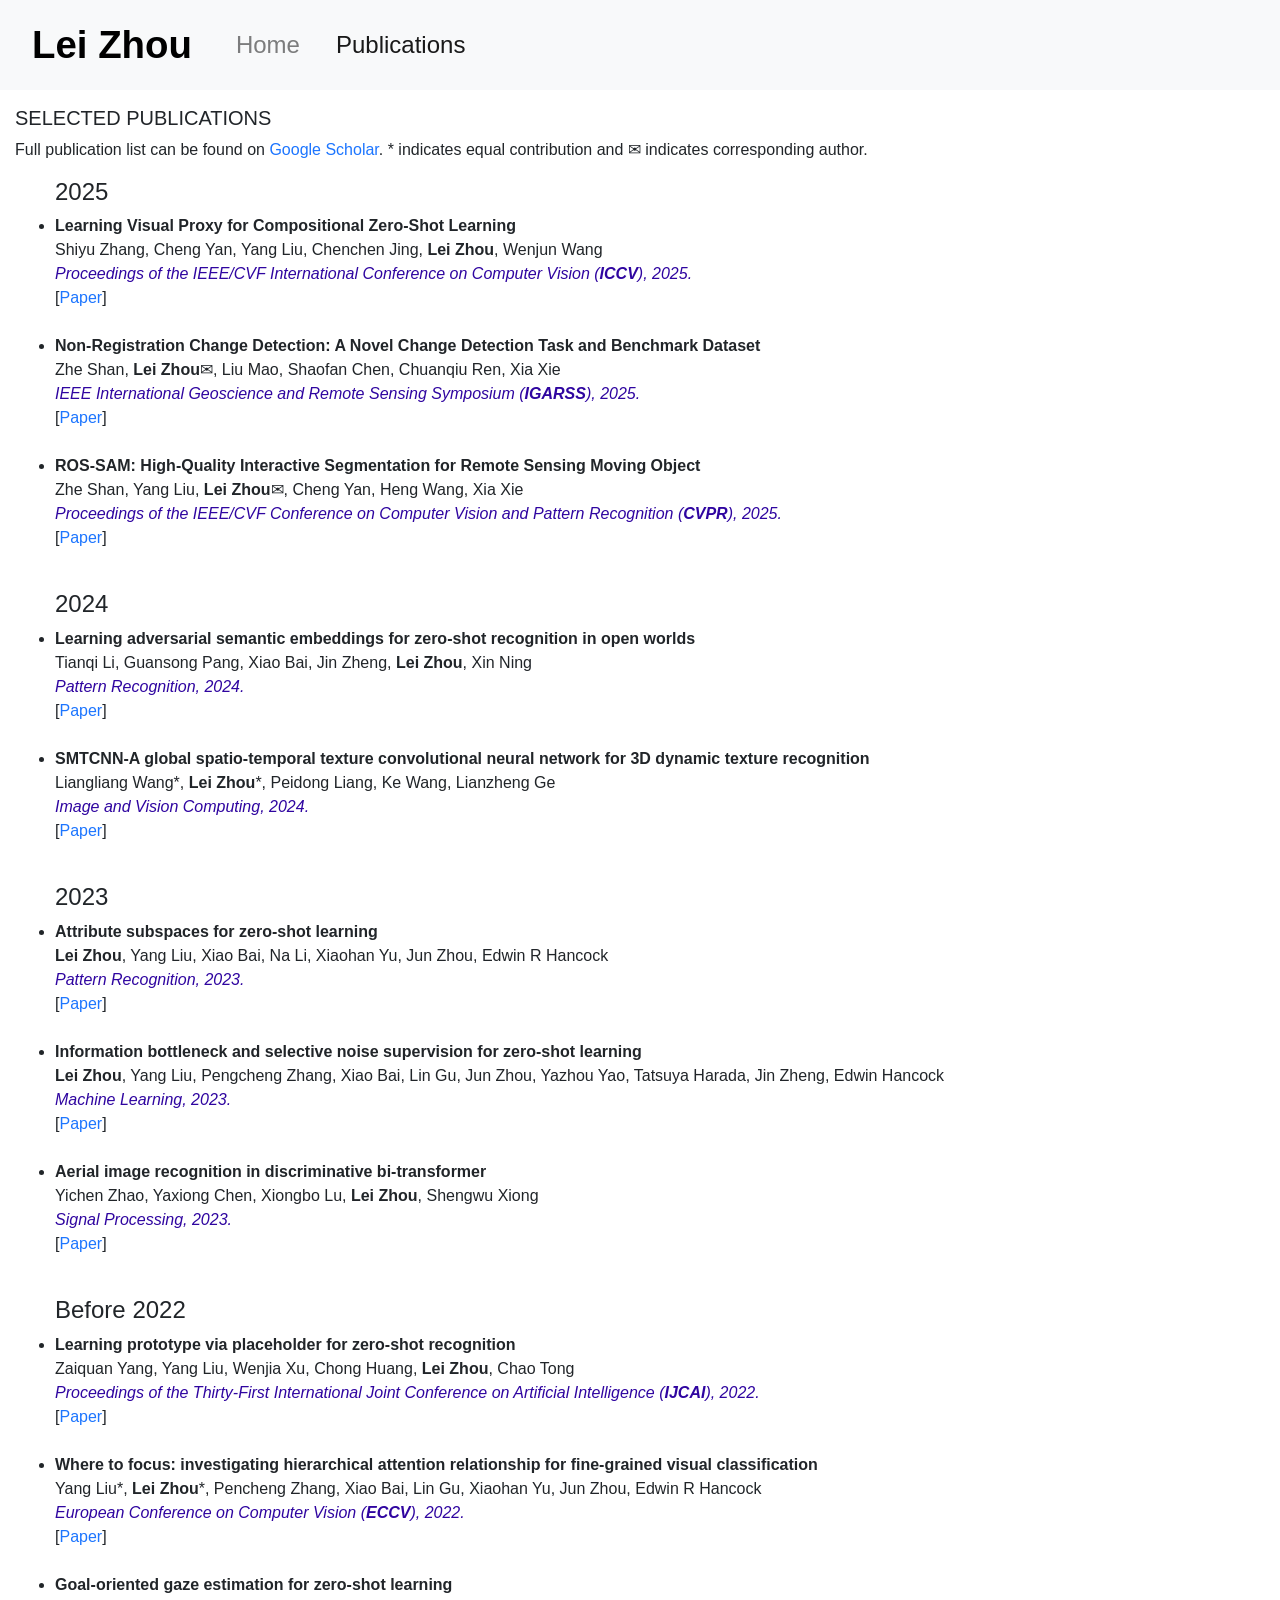
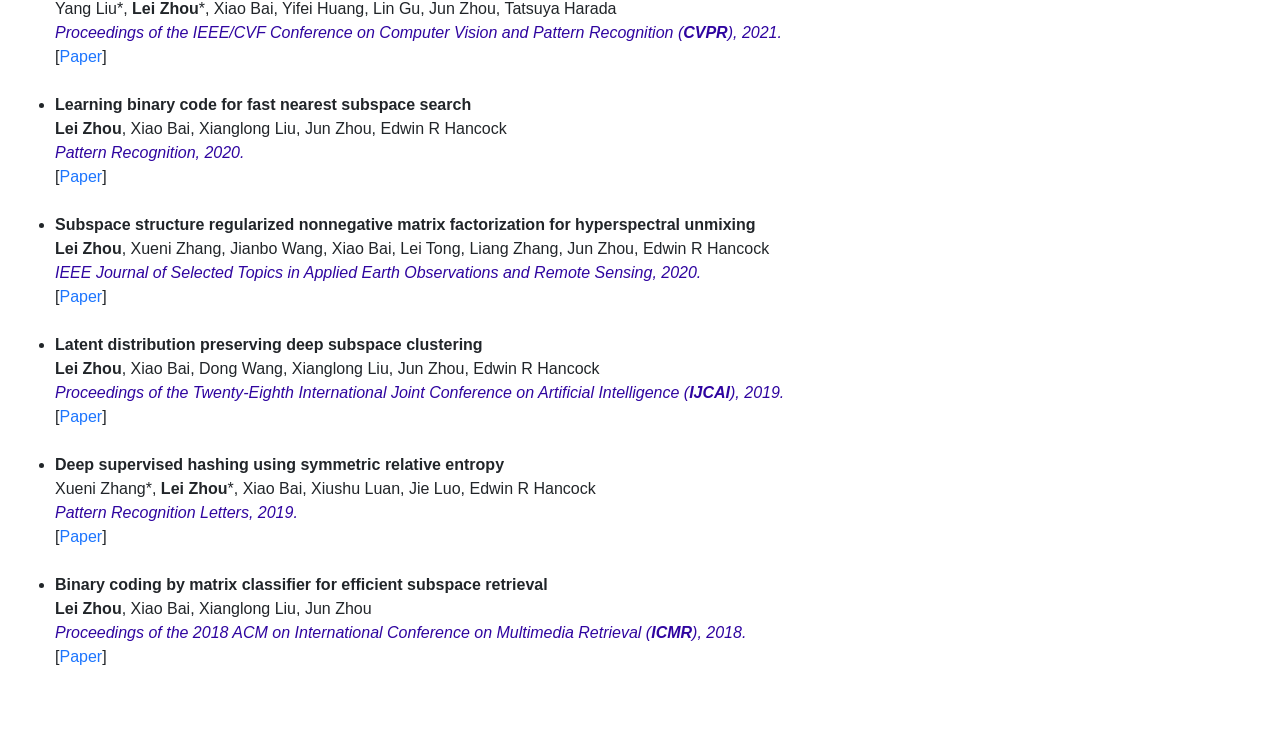
==== commit f6e72221: "Add files via upload main" ====
--- a/publication.html
+++ b/publication.html
@@ -1417,13 +1417,35 @@
 
     <p></p>
     <h5>SELECTED PUBLICATIONS</h5>
-    <p>Full publication list can be found on <a href="https://dblp.org/pid/72/5749-8.html"
-        target="_blank">dblp</a>.
+    <p>Full publication list can be found on <a href="https://scholar.google.com/citations?user=oYji8NoAAAAJ&hl"
+        target="_blank">Google Scholar</a>.
       * indicates equal contribution and &#9993; indicates corresponding author.
     </p>
     <p></p>
     <ul>
 
+<p><h4>2025</h4>
+	
+		<li><span class="paper-title">Learning Visual Proxy for Compositional Zero-Shot Learning
+         </span> <br>
+         Shiyu Zhang, Cheng Yan, Yang Liu, Chenchen Jing, <strong>Lei Zhou</strong>, Wenjun Wang<br>   
+		<span class="publisher">Proceedings of the IEEE/CVF International Conference on Computer Vision (<strong>ICCV</strong>), 2025.</span><br>
+        [<a href="https://arxiv.org/abs/2501.13859">Paper</a>]
+             </li><br>
+    
+		<li><span class="paper-title">Non-Registration Change Detection: A Novel Change Detection Task and Benchmark Dataset
+         </span> <br>
+         Zhe Shan, <strong>Lei Zhou</strong>&#9993;, Liu Mao, Shaofan Chen, Chuanqiu Ren, Xia Xie<br>   
+		<span class="publisher">IEEE International Geoscience and Remote Sensing Symposium (<strong>IGARSS</strong>), 2025.</span><br>
+        [<a href="https://arxiv.org/abs/2505.09939">Paper</a>]
+             </li><br>
+
+		<li><span class="paper-title">ROS-SAM: High-Quality Interactive Segmentation for Remote Sensing Moving Object
+         </span> <br>
+         Zhe Shan, Yang Liu, <strong>Lei Zhou</strong>&#9993;, Cheng Yan, Heng Wang, Xia Xie<br>   
+		<span class="publisher">Proceedings of the IEEE/CVF Conference on Computer Vision and Pattern Recognition (<strong>CVPR</strong>), 2025.</span><br>
+        [<a href="https://openaccess.thecvf.com/content/CVPR2025/html/Shan_ROS-SAM_High-Quality_Interactive_Segmentation_for_Remote_Sensing_Moving_Object_CVPR_2025_paper.html">Paper</a>]
+             </li><br>
 
 <p><h4>2024</h4>
 	
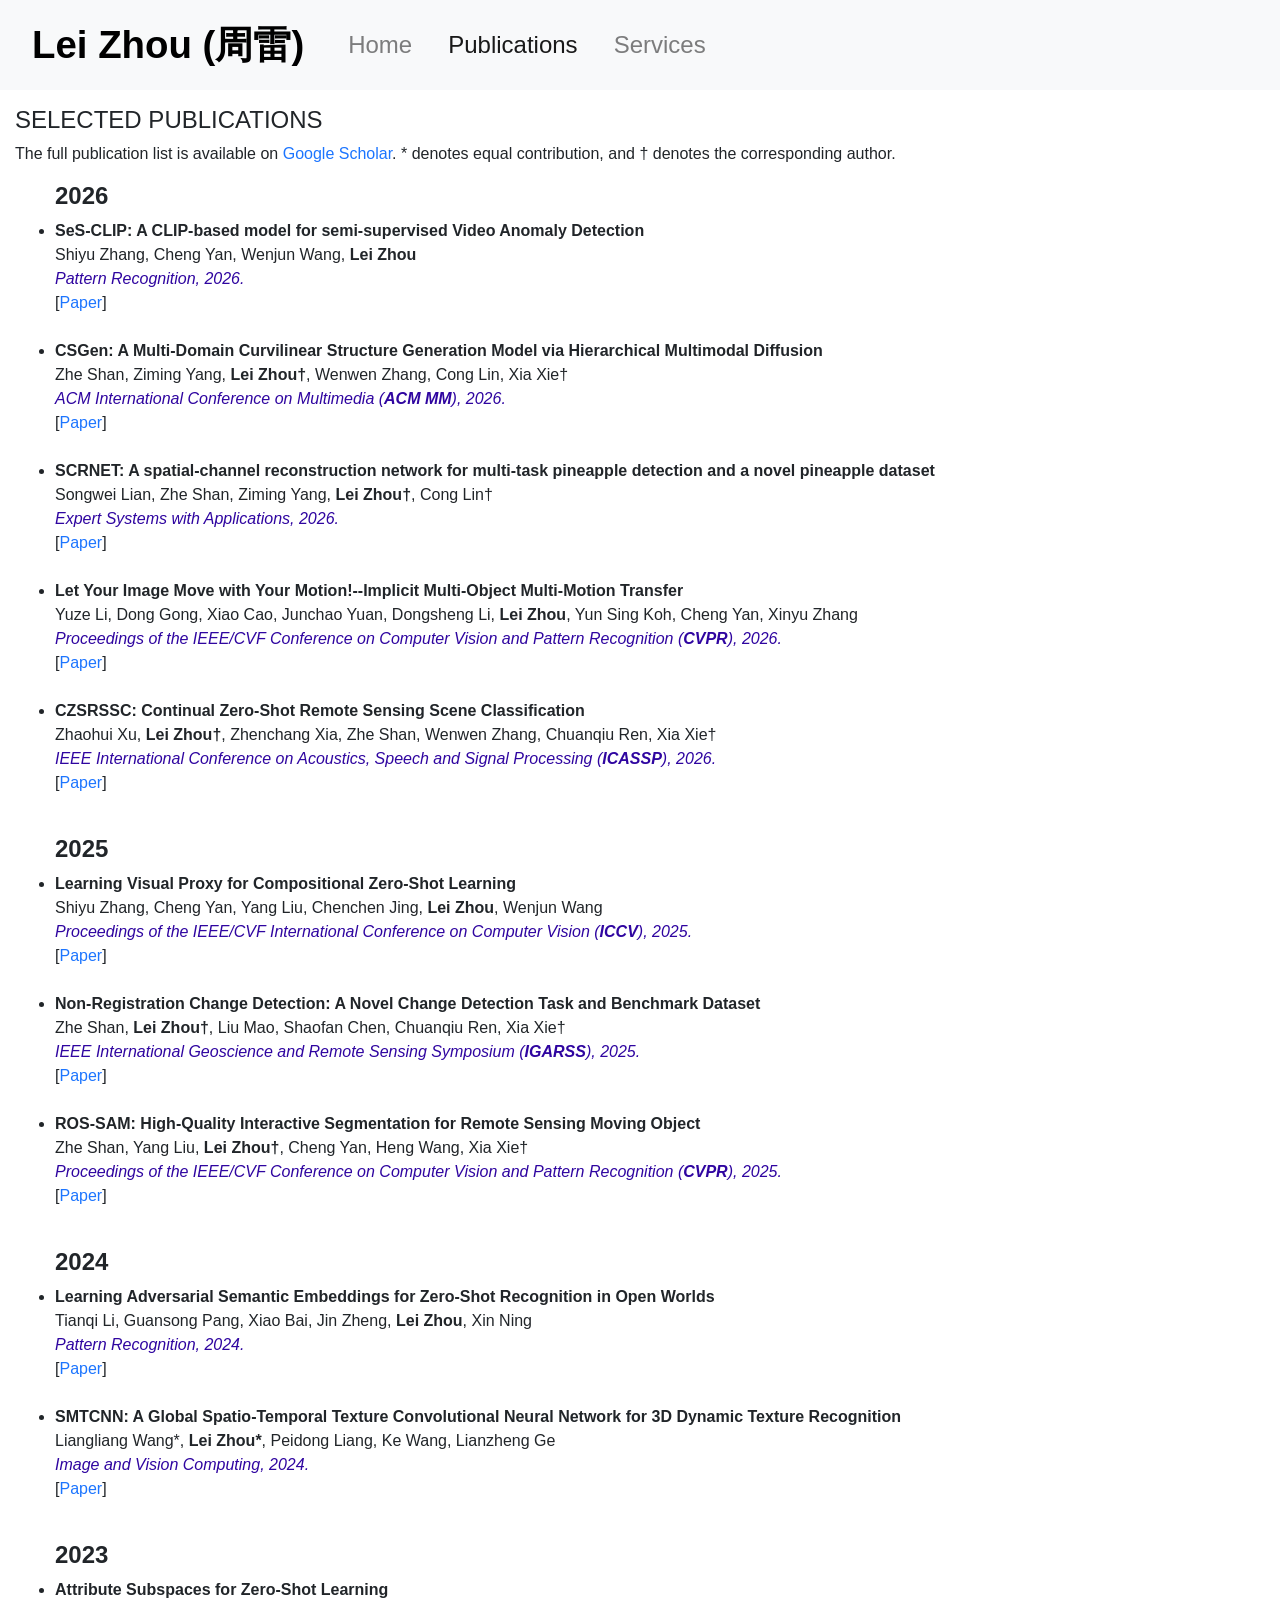
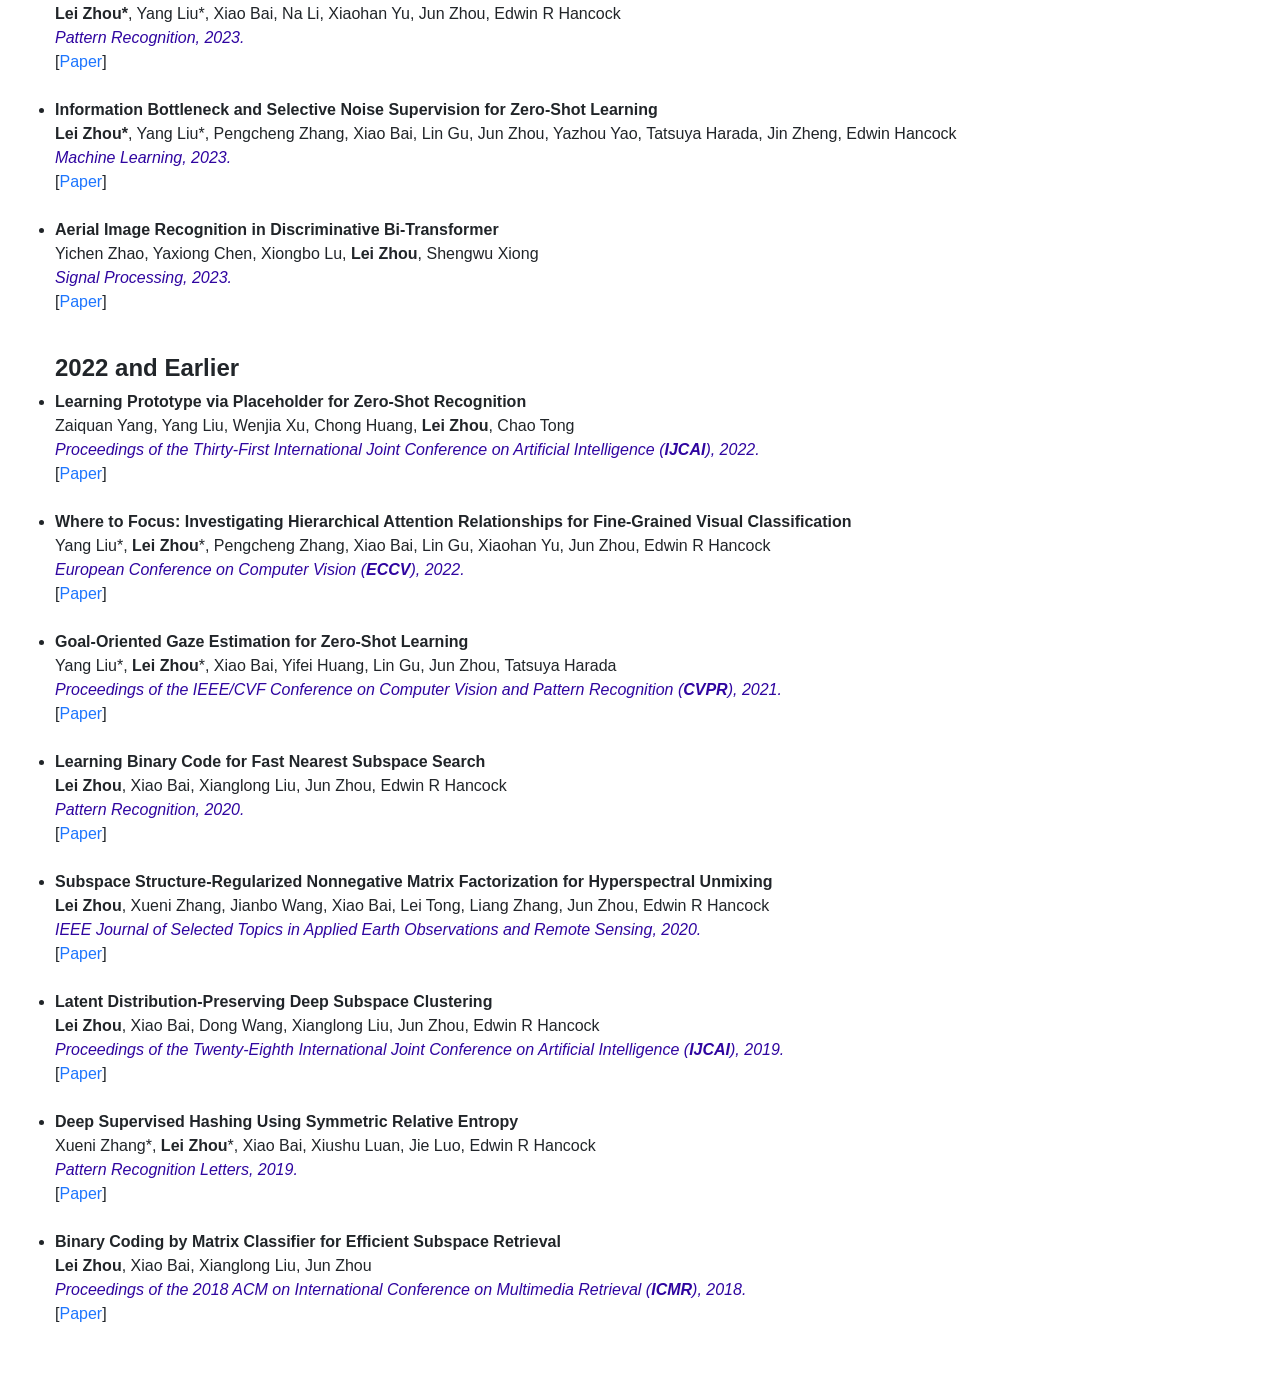
==== commit 6bd72f17: "Add files via upload" ====
--- a/publication.html
+++ b/publication.html
@@ -4,8 +4,9 @@
 
 <head>
   <meta http-equiv="Content-Type" content="text/html; charset=UTF-8">
+  <meta name="Description"
+    content="Selected publications of Lei Zhou at Hainan University in open-world visual perception, zero-shot learning, and computer vision.">
   <meta name="viewport" content="width=device-width, initial-scale=1">
-  <script async="" src="./static/analytics.js"></script>
   <script src="./static/jquery-3.2.1.slim.min.js"></script>
   <script src="./static/popper.min.js"></script>
   <link rel="stylesheet" href="./static/bootstrap.min.css">
@@ -33,17 +34,6 @@
 
 
   <title>Lei Zhou | Hainan University</title>
-  <script>
-    (function (i, s, o, g, r, a, m) {
-      i['GoogleAnalyticsObject'] = r; i[r] = i[r] || function () {
-        (i[r].q = i[r].q || []).push(arguments)
-      }, i[r].l = 1 * new Date(); a = s.createElement(o),
-        m = s.getElementsByTagName(o)[0]; a.async = 1; a.src = g; m.parentNode.insertBefore(a, m)
-    })(window, document, 'script', 'https://www.google-analytics.com/analytics.js', 'ga');
-
-    ga('create', 'UA-54048675-2', 'auto');
-    ga('send', 'pageview');
-  </script>
   <style type="text/css">
     .CtxtMenu_InfoClose {
       top: .2em;
@@ -1389,9 +1379,9 @@
 
 
 <body>
-  	<nav class="navbar sticky-top navbar-expand-lg navbar-light bg-light">
+	<nav class="navbar sticky-top navbar-expand-lg navbar-light bg-light">
 		<a class="nav-link"><b>
-				<font size="+3" color="black" face="AREIAL,sans-serif"><big>Lei Zhou</big></font>
+				<font size="+3" color="black" face="AREIAL,sans-serif"><big>Lei Zhou (周雷)</big></font>
 			</b></a>
 		<button class="navbar-toggler" type="button" data-toggle="collapse" data-target="#navbarSupportedContent"
 			aria-controls="navbarSupportedContent" aria-expanded="false" aria-label="Toggle navigation">
@@ -1409,6 +1399,11 @@
 						<font size="5">&nbsp;&nbsp;&nbsp;Publications</font>
 					</a>
 				</li>
+				<li class="nav-item">
+					<a class="nav-link" href="./service.html">
+						<font size="5">&nbsp;&nbsp;&nbsp;Services</font>
+					</a>
+				</li>
 			</ul>
 		</div>
 	</nav>
@@ -1416,134 +1411,171 @@
   <div class="container">
 
     <p></p>
-    <h5>SELECTED PUBLICATIONS</h5>
-    <p>Full publication list can be found on <a href="https://scholar.google.com/citations?user=oYji8NoAAAAJ&hl"
+    <h4>SELECTED PUBLICATIONS</h4>
+    <p>The full publication list is available on <a href="https://scholar.google.com/citations?user=oYji8NoAAAAJ&amp;hl=en"
         target="_blank">Google Scholar</a>.
-      * indicates equal contribution and &#9993; indicates corresponding author.
+      * denotes equal contribution, and &dagger; denotes the corresponding author.
     </p>
     <p></p>
     <ul>
-
-<p><h4>2025</h4>
+<p><h4><strong>2026</strong></h4>
+	
+		<li><span class="paper-title">SeS-CLIP: A CLIP-based model for semi-supervised Video Anomaly Detection
+         </span> <br>
+         Shiyu Zhang, Cheng Yan, Wenjun Wang, <strong>Lei Zhou</strong><br>   
+		<span class="publisher">Pattern Recognition, 2026.</span><br>
+        [<a href="https://www.sciencedirect.com/science/article/pii/S0031320326016444">Paper</a>]
+             </li><br>
+
+		<li><span class="paper-title">CSGen: A Multi-Domain Curvilinear Structure Generation Model via Hierarchical Multimodal Diffusion
+         </span> <br>
+         Zhe Shan, Ziming Yang, <strong>Lei Zhou&dagger;</strong>, Wenwen Zhang, Cong Lin, Xia Xie&dagger;<br>   
+		<span class="publisher">ACM International Conference on Multimedia (<strong>ACM MM</strong>), 2026.</span><br>
+        [<a href="https://arxiv.org/abs/2608.04655">Paper</a>]
+             </li><br>
+
+    <li><span class="paper-title">SCRNET: A spatial-channel reconstruction network for multi-task pineapple detection and a novel pineapple dataset
+         </span> <br>
+         Songwei Lian, Zhe Shan, Ziming Yang, <strong>Lei Zhou&dagger;</strong>, Cong Lin&dagger;<br>   
+		<span class="publisher">Expert Systems with Applications, 2026.</span><br>
+        [<a href="https://www.sciencedirect.com/science/article/pii/S0957417426005993">Paper</a>]
+             </li><br>
+
+		<li><span class="paper-title">Let Your Image Move with Your Motion!--Implicit Multi-Object Multi-Motion Transfer
+         </span> <br>
+         Yuze Li, Dong Gong, Xiao Cao, Junchao Yuan, Dongsheng Li, <strong>Lei Zhou</strong>, Yun Sing Koh, Cheng Yan, Xinyu Zhang<br>   
+		<span class="publisher">Proceedings of the IEEE/CVF Conference on Computer Vision and Pattern Recognition (<strong>CVPR</strong>), 2026.</span><br>
+        [<a href="https://openaccess.thecvf.com/content/CVPR2026/html/Li_Let_Your_Image_Move_with_Your_Motion_--_Implicit_Multi-Object_CVPR_2026_paper.html">Paper</a>]
+             </li><br>
+    
+    <li><span class="paper-title">CZSRSSC: Continual Zero-Shot Remote Sensing Scene Classification
+         </span> <br>
+         Zhaohui Xu, <strong>Lei Zhou&dagger;</strong>, Zhenchang Xia, Zhe Shan, Wenwen Zhang, Chuanqiu Ren, Xia Xie&dagger;<br>   
+		<span class="publisher">IEEE International Conference on Acoustics, Speech and Signal Processing (<strong>ICASSP</strong>), 2026.</span><br>
+        [<a href="https://ieeexplore.ieee.org/abstract/document/11462440/">Paper</a>]
+             </li><br>
+
+<p><h4><strong>2025</strong></h4>
 	
 		<li><span class="paper-title">Learning Visual Proxy for Compositional Zero-Shot Learning
          </span> <br>
          Shiyu Zhang, Cheng Yan, Yang Liu, Chenchen Jing, <strong>Lei Zhou</strong>, Wenjun Wang<br>   
 		<span class="publisher">Proceedings of the IEEE/CVF International Conference on Computer Vision (<strong>ICCV</strong>), 2025.</span><br>
-        [<a href="https://arxiv.org/abs/2501.13859">Paper</a>]
+        [<a href="https://openaccess.thecvf.com/content/ICCV2025/html/Zhang_Learning_Visual_Proxy_for_Compositional_Zero-Shot_Learning_ICCV_2025_paper.html">Paper</a>]
              </li><br>
     
 		<li><span class="paper-title">Non-Registration Change Detection: A Novel Change Detection Task and Benchmark Dataset
          </span> <br>
-         Zhe Shan, <strong>Lei Zhou</strong>&#9993;, Liu Mao, Shaofan Chen, Chuanqiu Ren, Xia Xie<br>   
+         Zhe Shan, <strong>Lei Zhou&dagger;</strong>, Liu Mao, Shaofan Chen, Chuanqiu Ren, Xia Xie&dagger;<br>   
 		<span class="publisher">IEEE International Geoscience and Remote Sensing Symposium (<strong>IGARSS</strong>), 2025.</span><br>
-        [<a href="https://arxiv.org/abs/2505.09939">Paper</a>]
+        [<a href="https://ieeexplore.ieee.org/abstract/document/11243407">Paper</a>]
              </li><br>
 
 		<li><span class="paper-title">ROS-SAM: High-Quality Interactive Segmentation for Remote Sensing Moving Object
          </span> <br>
-         Zhe Shan, Yang Liu, <strong>Lei Zhou</strong>&#9993;, Cheng Yan, Heng Wang, Xia Xie<br>   
+         Zhe Shan, Yang Liu, <strong>Lei Zhou&dagger;</strong>, Cheng Yan, Heng Wang, Xia Xie&dagger;<br>   
 		<span class="publisher">Proceedings of the IEEE/CVF Conference on Computer Vision and Pattern Recognition (<strong>CVPR</strong>), 2025.</span><br>
         [<a href="https://openaccess.thecvf.com/content/CVPR2025/html/Shan_ROS-SAM_High-Quality_Interactive_Segmentation_for_Remote_Sensing_Moving_Object_CVPR_2025_paper.html">Paper</a>]
              </li><br>
 
-<p><h4>2024</h4>
+<p><h4><strong>2024</strong></h4>
 	
-		<li><span class="paper-title">Learning adversarial semantic embeddings for zero-shot recognition in open worlds
+		<li><span class="paper-title">Learning Adversarial Semantic Embeddings for Zero-Shot Recognition in Open Worlds
          </span> <br>
          Tianqi Li, Guansong Pang, Xiao Bai, Jin Zheng, <strong>Lei Zhou</strong>, Xin Ning<br>   
 		<span class="publisher">Pattern Recognition, 2024.</span><br>
         [<a href="https://www.sciencedirect.com/science/article/pii/S0031320324000098">Paper</a>]
              </li><br>
     
-		<li><span class="paper-title">SMTCNN-A global spatio-temporal texture convolutional neural network for 3D dynamic texture recognition
-         </span> <br>
-         Liangliang Wang*, <strong>Lei Zhou</strong>*, Peidong Liang, Ke Wang, Lianzheng Ge<br>   
+		<li><span class="paper-title">SMTCNN: A Global Spatio-Temporal Texture Convolutional Neural Network for 3D Dynamic Texture Recognition
+         </span> <br>
+         Liangliang Wang*, <strong>Lei Zhou*</strong>, Peidong Liang, Ke Wang, Lianzheng Ge<br>   
 		<span class="publisher">Image and Vision Computing, 2024.</span><br>
         [<a href="https://www.sciencedirect.com/science/article/pii/S026288562400249X">Paper</a>]
              </li><br>
 
-<p><h4>2023</h4>
-
-		<li><span class="paper-title">Attribute subspaces for zero-shot learning
-         </span> <br>
-         <strong>Lei Zhou</strong>, Yang Liu, Xiao Bai, Na Li, Xiaohan Yu, Jun Zhou, Edwin R Hancock<br>        
+<p><h4><strong>2023</strong></h4>
+
+		<li><span class="paper-title">Attribute Subspaces for Zero-Shot Learning
+         </span> <br>
+         <strong>Lei Zhou*</strong>, Yang Liu*, Xiao Bai, Na Li, Xiaohan Yu, Jun Zhou, Edwin R Hancock<br>        
 		<span class="publisher">Pattern Recognition, 2023.</span><br>
         [<a href="https://www.sciencedirect.com/science/article/pii/S0031320323005678">Paper</a>] 
              </li><br>
     
-		<li><span class="paper-title">Information bottleneck and selective noise supervision for zero-shot learning
-         </span> <br>
-         <strong>Lei Zhou</strong>, Yang Liu, Pengcheng Zhang, Xiao Bai, Lin Gu, Jun Zhou, Yazhou Yao, Tatsuya Harada, Jin Zheng, Edwin Hancock<br>        
+		<li><span class="paper-title">Information Bottleneck and Selective Noise Supervision for Zero-Shot Learning
+         </span> <br>
+         <strong>Lei Zhou*</strong>, Yang Liu*, Pengcheng Zhang, Xiao Bai, Lin Gu, Jun Zhou, Yazhou Yao, Tatsuya Harada, Jin Zheng, Edwin Hancock<br>        
 		<span class="publisher">Machine Learning, 2023.</span><br>
         [<a href="https://link.springer.com/article/10.1007/s10994-022-06196-7">Paper</a>] 
              </li><br>
              
-		<li><span class="paper-title">Aerial image recognition in discriminative bi-transformer
+		<li><span class="paper-title">Aerial Image Recognition in Discriminative Bi-Transformer
          </span> <br>
          Yichen Zhao, Yaxiong Chen, Xiongbo Lu, <strong>Lei Zhou</strong>, Shengwu Xiong<br>        
 		<span class="publisher">Signal Processing, 2023.</span><br>
         [<a href="https://www.sciencedirect.com/science/article/pii/S0165168423000373">Paper</a>] 
              </li><br>
 
-<p><h4>Before 2022</h4>
-
-		<li><span class="paper-title">Learning prototype via placeholder for zero-shot recognition
+<p><h4><strong>2022 and Earlier</strong></h4>
+
+		<li><span class="paper-title">Learning Prototype via Placeholder for Zero-Shot Recognition
          </span> <br>
          Zaiquan Yang, Yang Liu, Wenjia Xu, Chong Huang, <strong>Lei Zhou</strong>, Chao Tong<br>        
 		<span class="publisher">Proceedings of the Thirty-First International Joint Conference on Artificial Intelligence (<strong>IJCAI</strong>), 2022.</span><br>
         [<a href="https://www.ijcai.org/proceedings/2022/0217">Paper</a>] 
              </li><br>
 
-		<li><span class="paper-title">Where to focus: investigating hierarchical attention relationship for fine-grained visual classification
-         </span> <br>
-         Yang Liu*, <strong>Lei Zhou</strong>*, Pencheng Zhang, Xiao Bai, Lin Gu, Xiaohan Yu, Jun Zhou, Edwin R Hancock<br>        
+		<li><span class="paper-title">Where to Focus: Investigating Hierarchical Attention Relationships for Fine-Grained Visual Classification
+         </span> <br>
+         Yang Liu*, <strong>Lei Zhou</strong>*, Pengcheng Zhang, Xiao Bai, Lin Gu, Xiaohan Yu, Jun Zhou, Edwin R Hancock<br>        
 		<span class="publisher">European Conference on Computer Vision (<strong>ECCV</strong>), 2022.</span><br>
         [<a href="https://www.ecva.net/papers/eccv_2022/papers_ECCV/html/762_ECCV_2022_paper.php">Paper</a>] 
              </li><br>
 
-		<li><span class="paper-title">Goal-oriented gaze estimation for zero-shot learning
+		<li><span class="paper-title">Goal-Oriented Gaze Estimation for Zero-Shot Learning
          </span> <br>
          Yang Liu*, <strong>Lei Zhou</strong>*, Xiao Bai, Yifei Huang, Lin Gu, Jun Zhou, Tatsuya Harada<br>        
 		<span class="publisher">Proceedings of the IEEE/CVF Conference on Computer Vision and Pattern Recognition (<strong>CVPR</strong>), 2021.</span><br>
         [<a href="https://openaccess.thecvf.com/content/CVPR2021/html/Liu_Goal-Oriented_Gaze_Estimation_for_Zero-Shot_Learning_CVPR_2021_paper.html">Paper</a>] 
              </li><br>
 
-		<li><span class="paper-title">Learning binary code for fast nearest subspace search
+		<li><span class="paper-title">Learning Binary Code for Fast Nearest Subspace Search
          </span> <br>
          <strong>Lei Zhou</strong>, Xiao Bai, Xianglong Liu, Jun Zhou, Edwin R Hancock<br>        
 		<span class="publisher">Pattern Recognition, 2020.</span><br>
         [<a href="https://www.sciencedirect.com/science/article/abs/pii/S0031320319303425">Paper</a>] 
              </li><br>
 
-		<li><span class="paper-title">Subspace structure regularized nonnegative matrix factorization for hyperspectral unmixing
+		<li><span class="paper-title">Subspace Structure-Regularized Nonnegative Matrix Factorization for Hyperspectral Unmixing
          </span> <br>
          <strong>Lei Zhou</strong>, Xueni Zhang, Jianbo Wang, Xiao Bai, Lei Tong, Liang Zhang, Jun Zhou, Edwin R Hancock<br>        
 		<span class="publisher">IEEE Journal of Selected Topics in Applied Earth Observations and Remote Sensing, 2020.</span><br>
         [<a href="https://ieeexplore.ieee.org/abstract/document/9146211">Paper</a>] 
              </li><br>
 
-		<li><span class="paper-title">Latent distribution preserving deep subspace clustering
+		<li><span class="paper-title">Latent Distribution-Preserving Deep Subspace Clustering
          </span> <br>
          <strong>Lei Zhou</strong>, Xiao Bai, Dong Wang, Xianglong Liu, Jun Zhou, Edwin R Hancock<br>        
 		<span class="publisher">Proceedings of the Twenty-Eighth International Joint Conference on Artificial Intelligence (<strong>IJCAI</strong>), 2019.</span><br>
         [<a href="https://www.ijcai.org/proceedings/2019/0617">Paper</a>] 
              </li><br>
 
-		<li><span class="paper-title">Deep supervised hashing using symmetric relative entropy
+		<li><span class="paper-title">Deep Supervised Hashing Using Symmetric Relative Entropy
          </span> <br>
          Xueni Zhang*, <strong>Lei Zhou</strong>*, Xiao Bai, Xiushu Luan, Jie Luo, Edwin R Hancock<br>        
 		<span class="publisher">Pattern Recognition Letters, 2019.</span><br>
         [<a href="https://www.sciencedirect.com/science/article/abs/pii/S0167865519302016">Paper</a>] 
              </li><br>
 
-		<li><span class="paper-title">Binary coding by matrix classifier for efficient subspace retrieval
+		<li><span class="paper-title">Binary Coding by Matrix Classifier for Efficient Subspace Retrieval
          </span> <br>
          <strong>Lei Zhou</strong>, Xiao Bai, Xianglong Liu, Jun Zhou<br>        
 		<span class="publisher">Proceedings of the 2018 ACM on International Conference on Multimedia Retrieval (<strong>ICMR</strong>), 2018.</span><br>
         [<a href="https://dl.acm.org/doi/abs/10.1145/3206025.3206058">Paper</a>] 
              </li><br>
 
+    </ul>
   </div>
   <br>
   <div style="display:none;width:300px;">
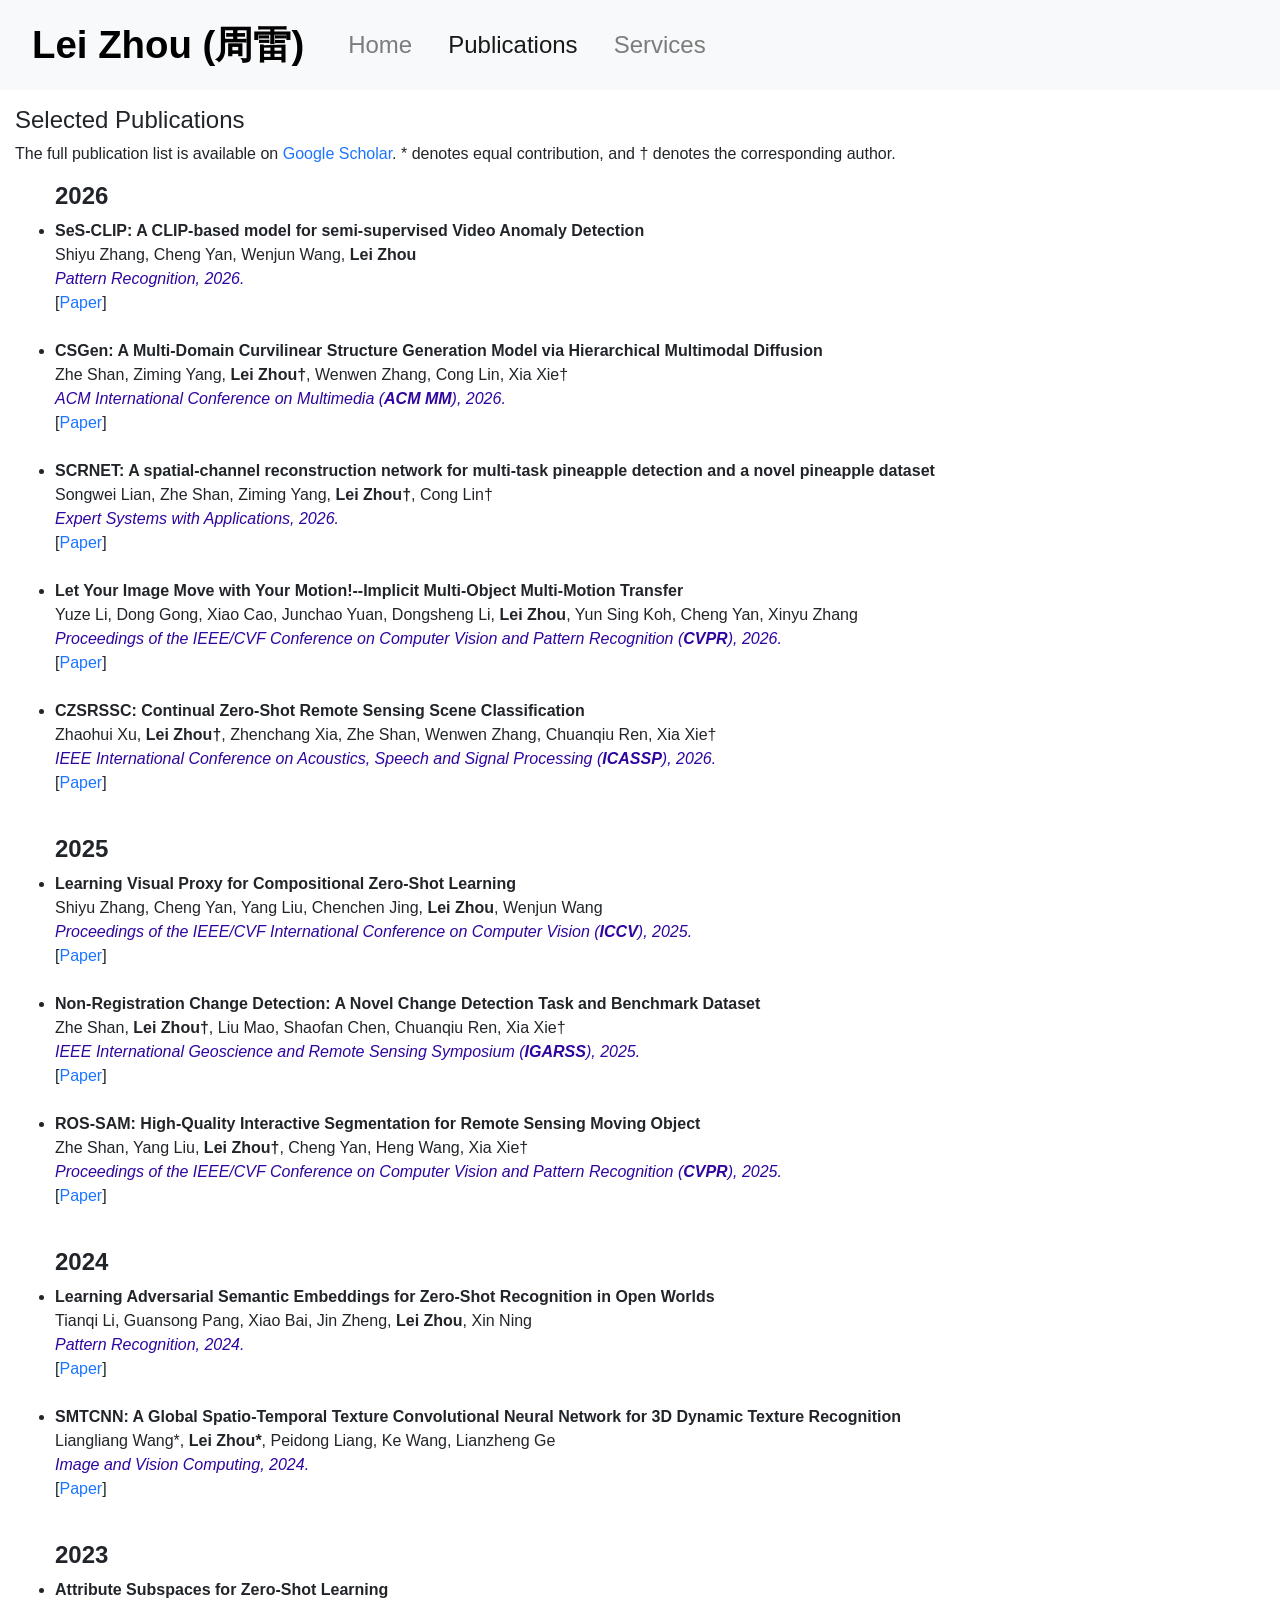
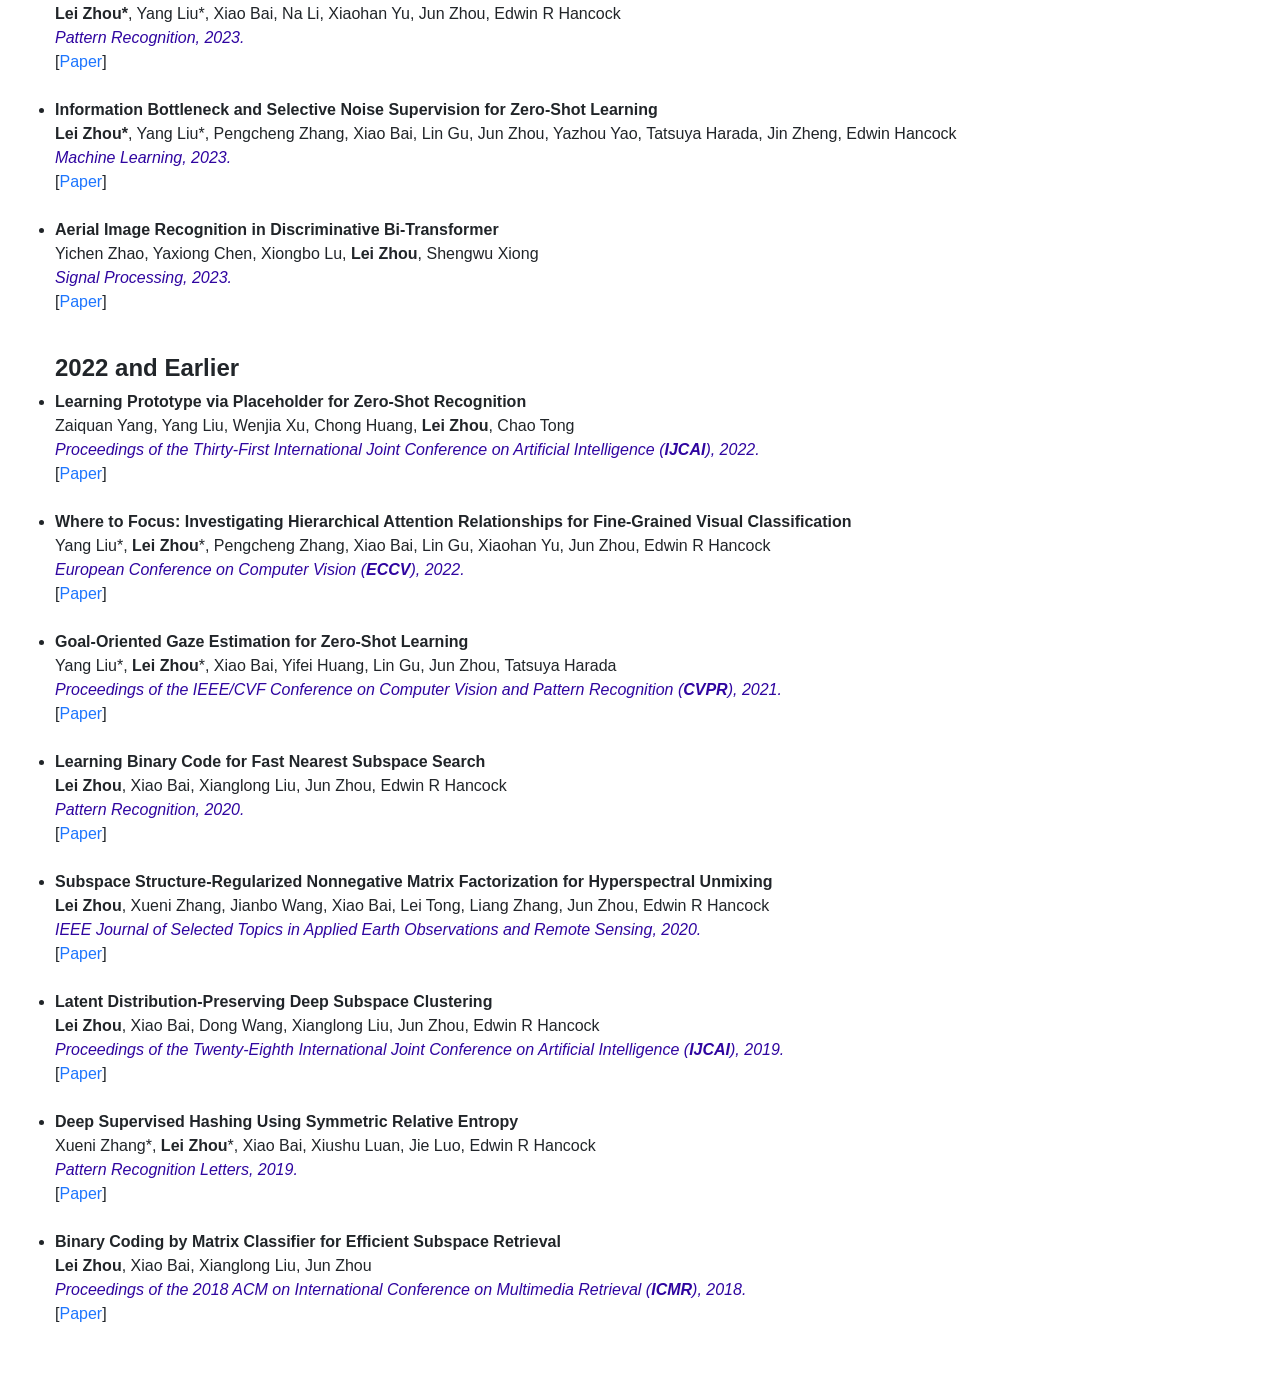
==== commit 525017c4: "Add files via upload" ====
--- a/publication.html
+++ b/publication.html
@@ -1411,7 +1411,7 @@
   <div class="container">
 
     <p></p>
-    <h4>SELECTED PUBLICATIONS</h4>
+    <h4>Selected Publications</h4>
     <p>The full publication list is available on <a href="https://scholar.google.com/citations?user=oYji8NoAAAAJ&amp;hl=en"
         target="_blank">Google Scholar</a>.
       * denotes equal contribution, and &dagger; denotes the corresponding author.
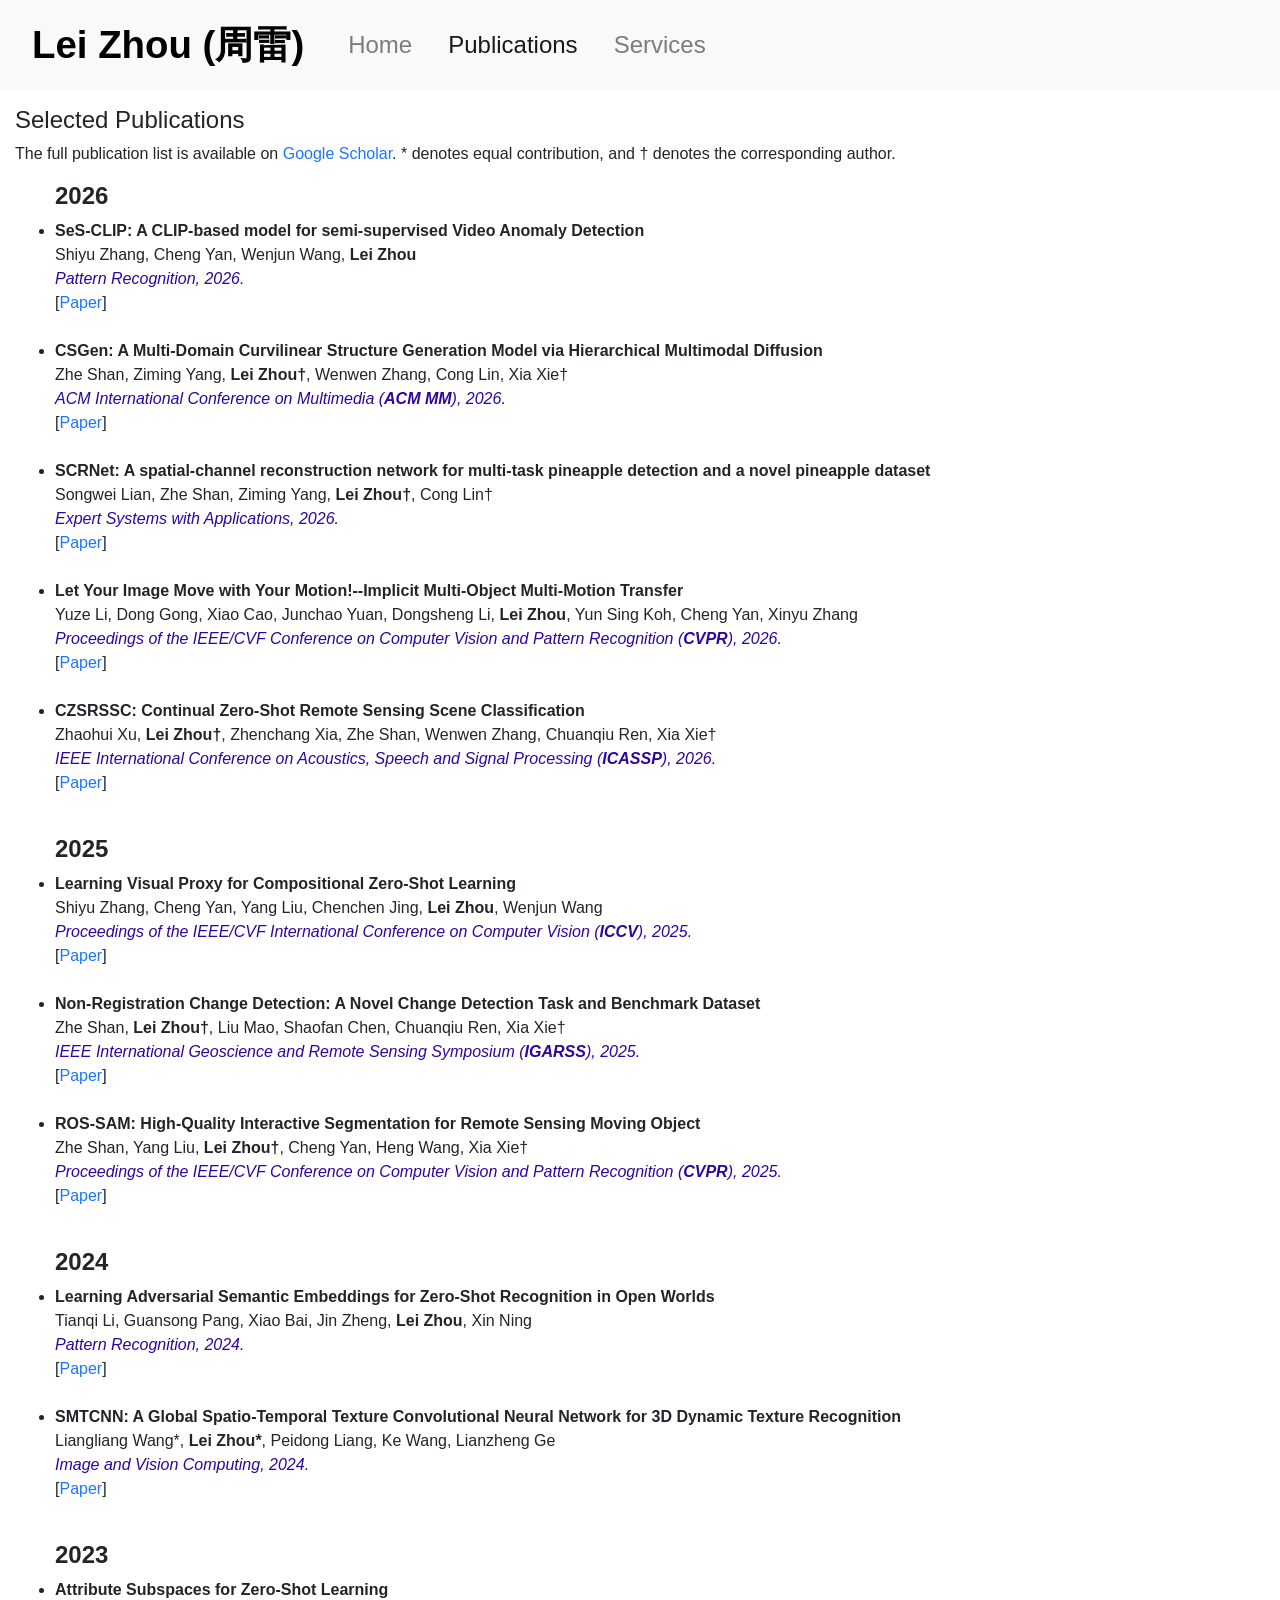
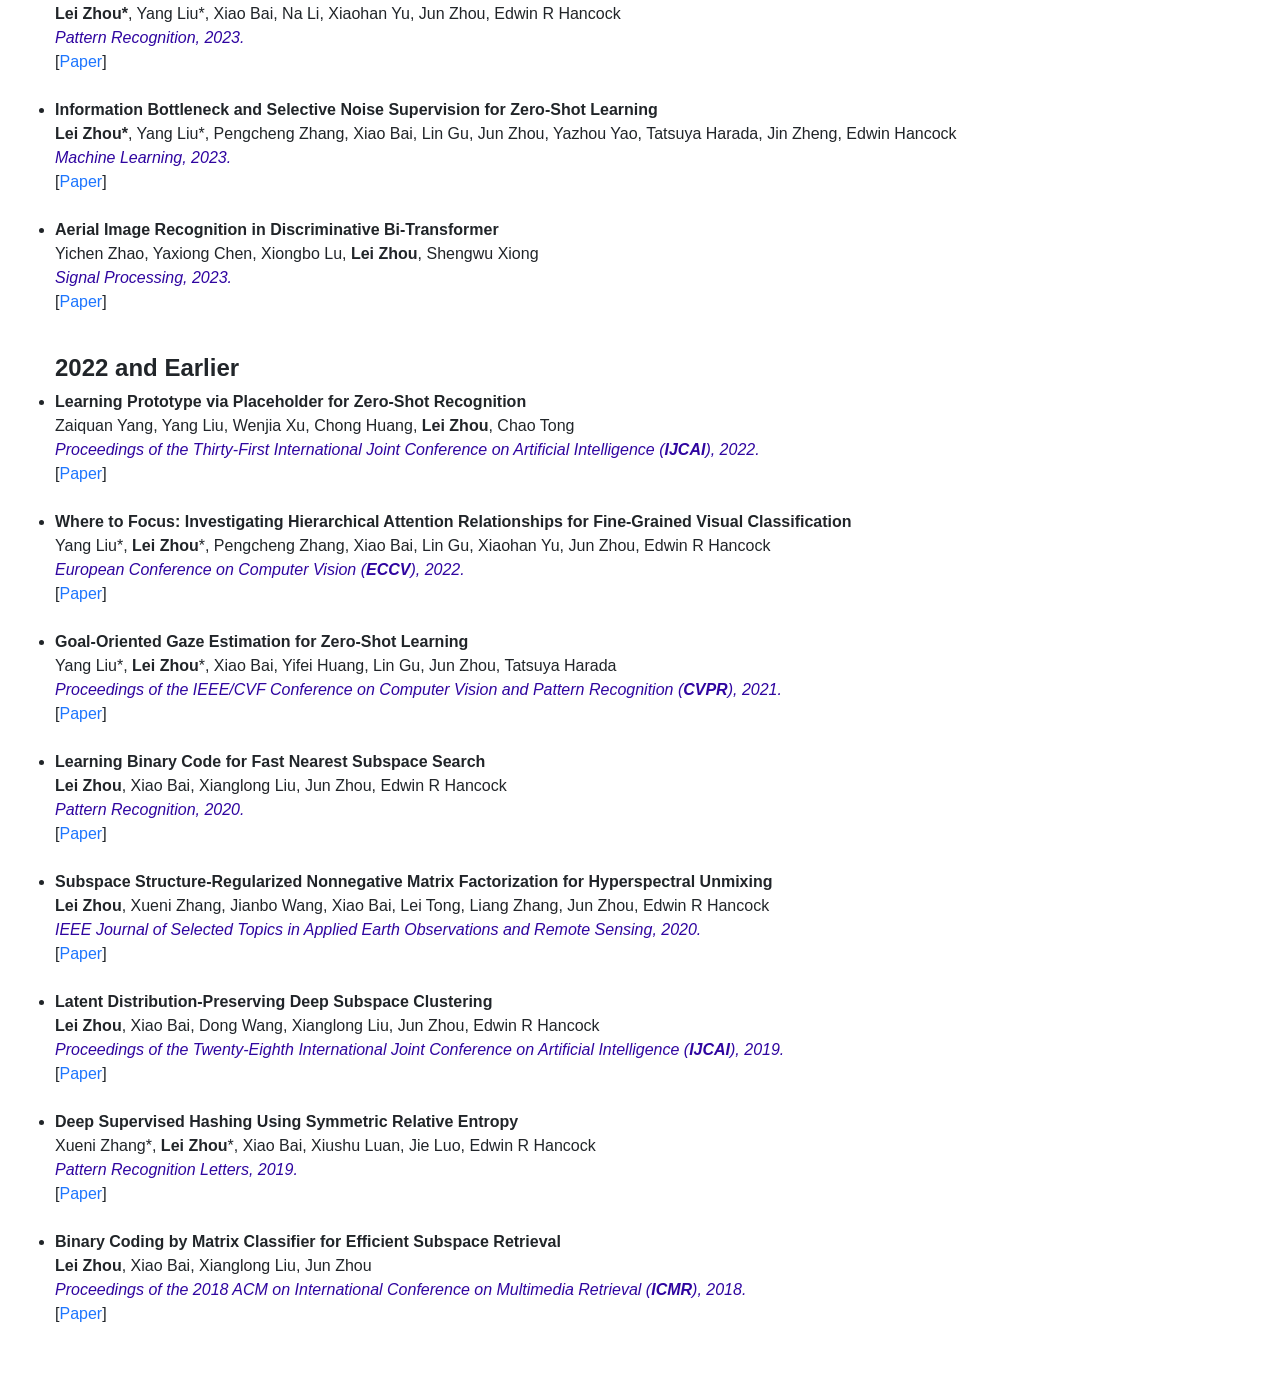
==== commit 406b2052: "Add files via upload" ====
--- a/publication.html
+++ b/publication.html
@@ -3,10 +3,18 @@
 <html lang="en">
 
 <head>
-  <meta http-equiv="Content-Type" content="text/html; charset=UTF-8">
-  <meta name="Description"
-    content="Selected publications of Lei Zhou at Hainan University in open-world visual perception, zero-shot learning, and computer vision.">
+  <meta charset="UTF-8">
+  <meta name="description"
+    content="Selected publications of Lei Zhou (周雷) at Hainan University on open-world visual perception, zero-shot learning, multimodal learning, embodied AI, remote sensing, and computer vision.">
+  <meta name="author" content="Lei Zhou (周雷)">
+  <meta name="robots" content="index, follow, max-image-preview:large">
   <meta name="viewport" content="width=device-width, initial-scale=1">
+  <link rel="canonical" href="./publication.html">
+  <meta property="og:type" content="website">
+  <meta property="og:title" content="Publications | Lei Zhou (周雷) - Hainan University">
+  <meta property="og:description"
+    content="Research publications of Lei Zhou at Hainan University in open-world visual perception, zero-shot learning, multimodal learning, and computer vision.">
+  <meta property="og:site_name" content="Lei Zhou Academic Homepage">
   <script src="./static/jquery-3.2.1.slim.min.js"></script>
   <script src="./static/popper.min.js"></script>
   <link rel="stylesheet" href="./static/bootstrap.min.css">
@@ -33,7 +41,7 @@
   </script>
 
 
-  <title>Lei Zhou | Hainan University</title>
+  <title>Publications | Lei Zhou (周雷) - Hainan University</title>
   <style type="text/css">
     .CtxtMenu_InfoClose {
       top: .2em;
@@ -1411,7 +1419,7 @@
   <div class="container">
 
     <p></p>
-    <h4>Selected Publications</h4>
+    <h1 class="h4">Selected Publications</h1>
     <p>The full publication list is available on <a href="https://scholar.google.com/citations?user=oYji8NoAAAAJ&amp;hl=en"
         target="_blank">Google Scholar</a>.
       * denotes equal contribution, and &dagger; denotes the corresponding author.
@@ -1434,7 +1442,7 @@
         [<a href="https://arxiv.org/abs/2608.04655">Paper</a>]
              </li><br>
 
-    <li><span class="paper-title">SCRNET: A spatial-channel reconstruction network for multi-task pineapple detection and a novel pineapple dataset
+    <li><span class="paper-title">SCRNet: A spatial-channel reconstruction network for multi-task pineapple detection and a novel pineapple dataset
          </span> <br>
          Songwei Lian, Zhe Shan, Ziming Yang, <strong>Lei Zhou&dagger;</strong>, Cong Lin&dagger;<br>   
 		<span class="publisher">Expert Systems with Applications, 2026.</span><br>
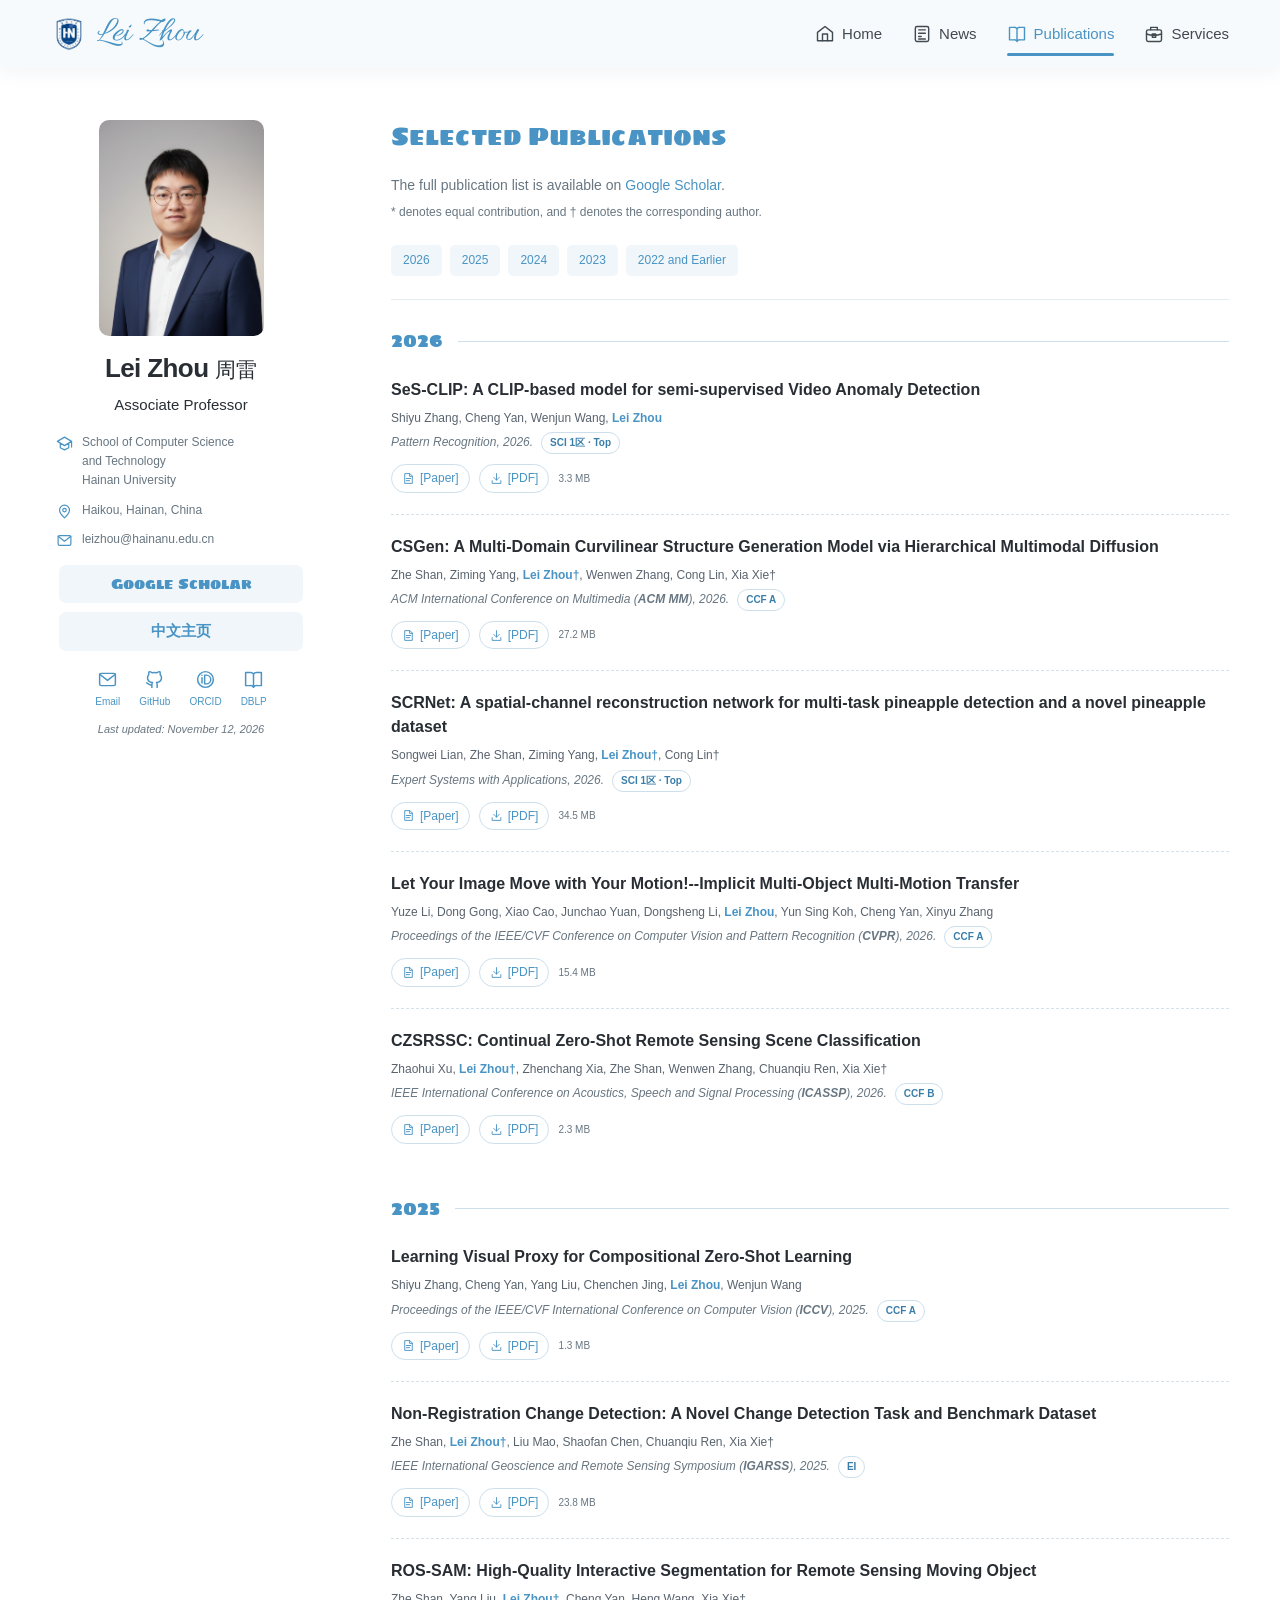
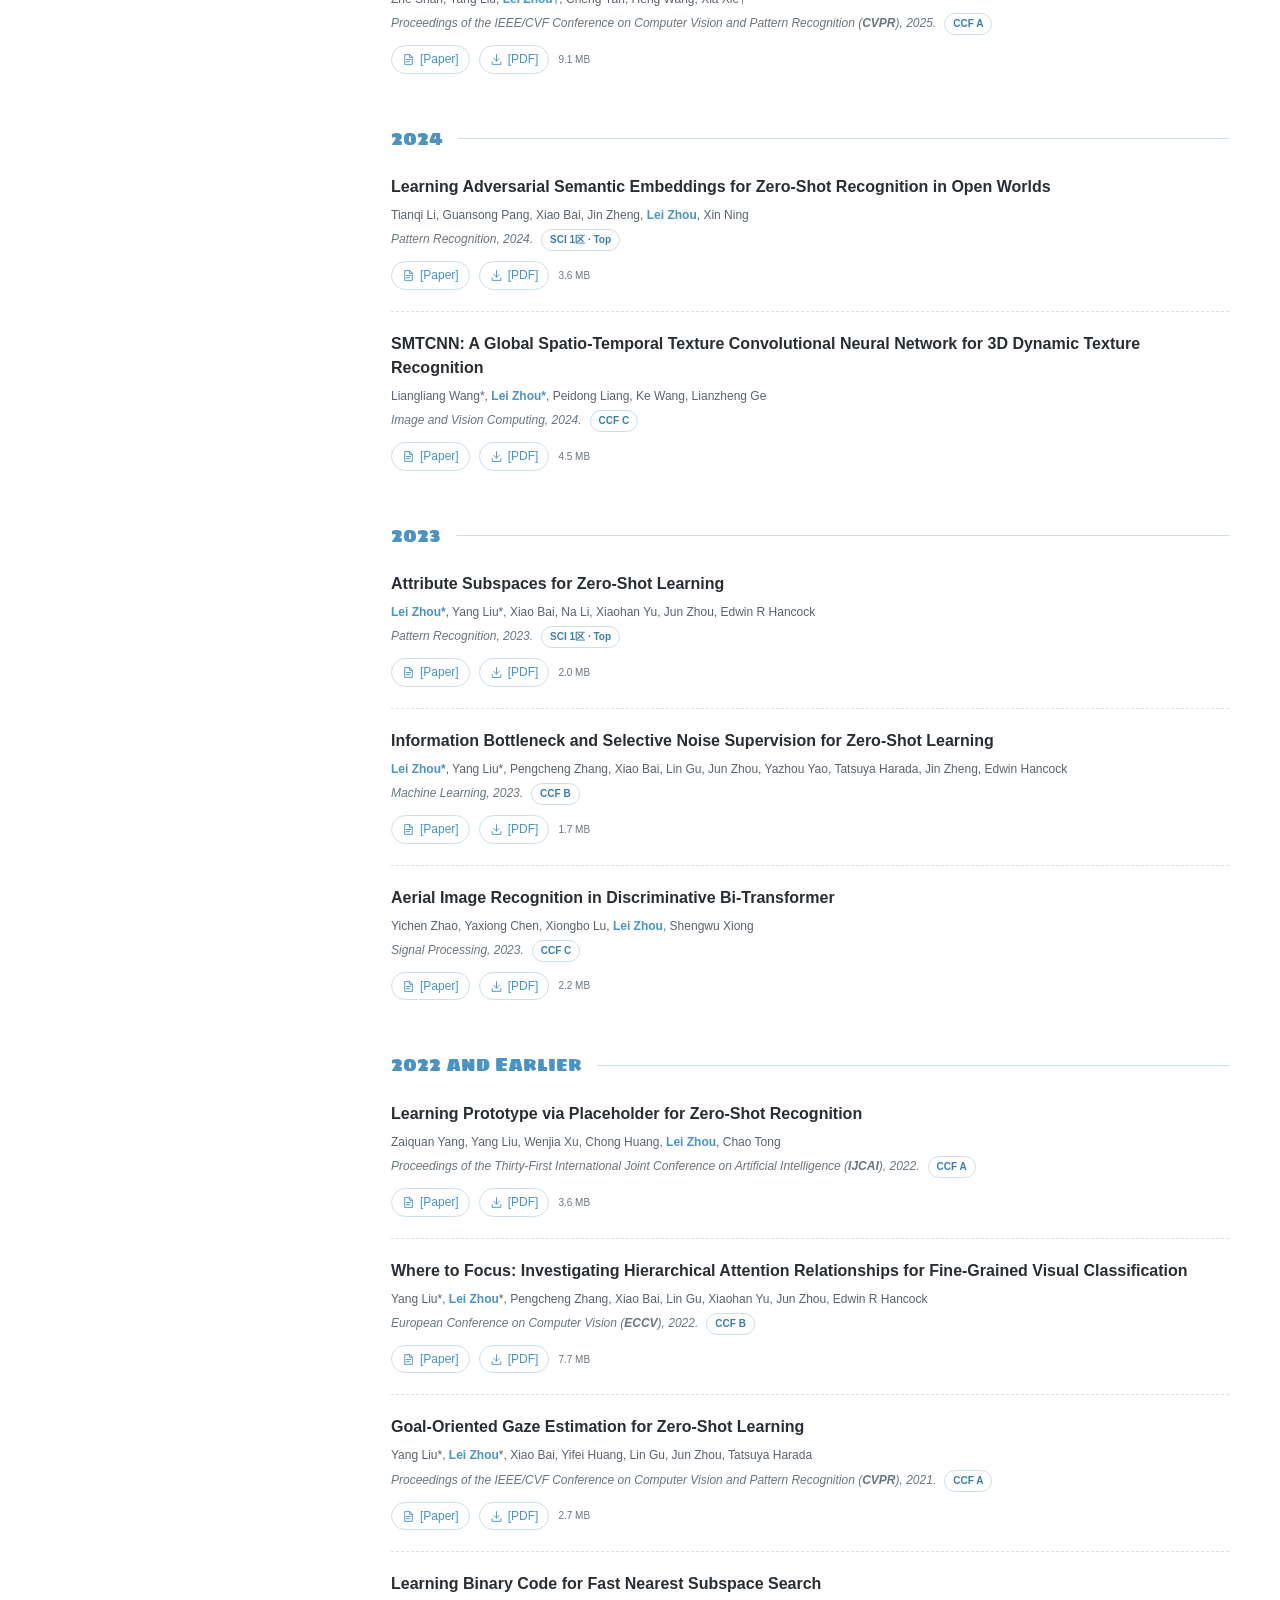
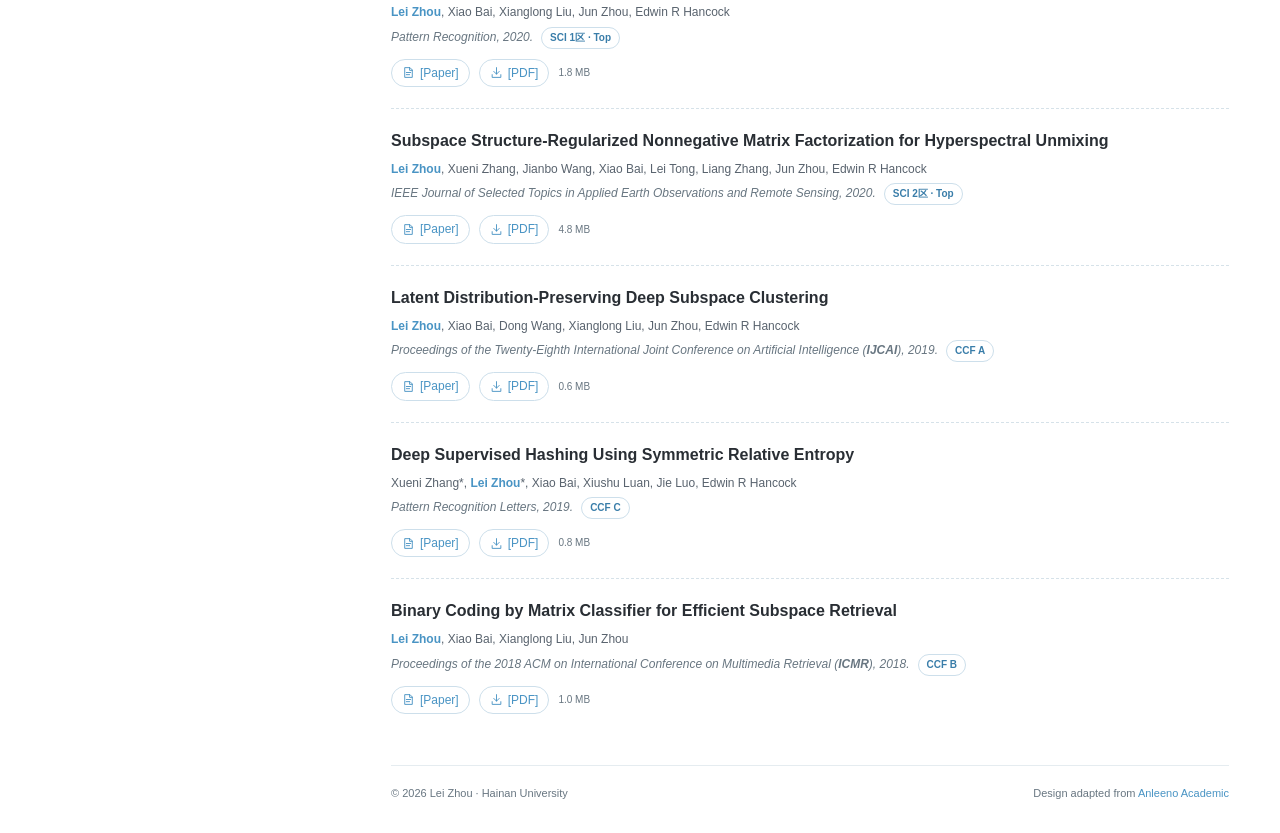
==== commit b75417a9: "homepage update" ====
--- a/publication.html
+++ b/publication.html
@@ -1,1600 +1,246 @@
 <!DOCTYPE html>
-
 <html lang="en">
-
 <head>
   <meta charset="UTF-8">
-  <meta name="description"
-    content="Selected publications of Lei Zhou (周雷) at Hainan University on open-world visual perception, zero-shot learning, multimodal learning, embodied AI, remote sensing, and computer vision.">
+  <meta name="viewport" content="width=device-width, initial-scale=1">
+  <title>Publications | Lei Zhou (周雷) - Hainan University</title>
+  <meta name="description" content="Selected research publications of Lei Zhou at Hainan University, with paper links and full-text PDFs.">
   <meta name="author" content="Lei Zhou (周雷)">
   <meta name="robots" content="index, follow, max-image-preview:large">
-  <meta name="viewport" content="width=device-width, initial-scale=1">
-  <link rel="canonical" href="./publication.html">
+  <meta name="theme-color" content="#4994C4">
+  <link rel="canonical" href="https://hnu-ov.github.io/publication.html">
   <meta property="og:type" content="website">
   <meta property="og:title" content="Publications | Lei Zhou (周雷) - Hainan University">
-  <meta property="og:description"
-    content="Research publications of Lei Zhou at Hainan University in open-world visual perception, zero-shot learning, multimodal learning, and computer vision.">
+  <meta property="og:description" content="Selected research publications of Lei Zhou at Hainan University, with paper links and full-text PDFs.">
+  <meta property="og:url" content="https://hnu-ov.github.io/publication.html">
+  <meta property="og:image" content="https://hnu-ov.github.io/static/photo.png">
   <meta property="og:site_name" content="Lei Zhou Academic Homepage">
-  <script src="./static/jquery-3.2.1.slim.min.js"></script>
-  <script src="./static/popper.min.js"></script>
-  <link rel="stylesheet" href="./static/bootstrap.min.css">
-  <script src="./static/bootstrap.min.js"></script>
+  <link rel="icon" type="image/png" href="./static/hnu_xiaohui.png">
+  <link rel="preload" href="./static/fonts/allura-regular.ttf" as="font" type="font/ttf" crossorigin>
   <link rel="stylesheet" href="./static/site.css">
-  <link href="./static/stylesheet.css" rel="stylesheet" type="text/css">
-  	<link rel="icon" type="image/png" href="./static/hnu_xiaohui.png">
+  <script src="./static/site.js" defer></script>
 
-  <script src="./static/polyfill.min.js"></script>
-  <script type="text/javascript" id="MathJax-script" async="" src="./static/tex-mml-chtml.js"></script>
-  <script>
-    window.MathJax = {
-      tex: {
-        inlineMath: [['$', '$'], ['\\(', '\\)']],
-        displayMath: [['$$', '$$'], ['\\[', '\\]']],
-        processEscapes: true,
-        processEnvironments: true,
-        processRefs: true
-      },
-      options: {
-        ignoreHtmlClass: 'tex2jax_ignore|editor-rich-text'
-      }
-    };
-  </script>
+</head>
+<body>
+<a class="skip-link" href="#main-content">Skip to content</a>
+<header class="site-header">
+  <div class="header-inner">
+    <a class="brand" href="./index.html" aria-label="Lei Zhou - home"><img src="./static/hnu_xiaohui.png" alt="" width="36" height="36"><span class="brand-name">Lei Zhou</span></a>
+    <button class="menu-toggle" type="button" aria-controls="site-navigation" aria-expanded="false" aria-label="Open navigation"><svg class="icon" viewBox="0 0 24 24" aria-hidden="true"><path d="M4 6h16M4 12h16M4 18h16"/></svg></button>
+    <nav class="site-nav" id="site-navigation" aria-label="Main navigation"><a href="./index.html"><svg class="icon" viewBox="0 0 24 24" aria-hidden="true"><path d="m3 10 9-7 9 7v10H3Z"/><path d="M9 20v-8h6v8"/></svg><span>Home</span></a><a href="./index.html#news"><svg class="icon" viewBox="0 0 24 24" aria-hidden="true"><rect x="4" y="3" width="16" height="18" rx="2"/><path d="M8 7h8M8 11h8M8 15h3M8 18h8"/></svg><span>News</span></a><a href="./publication.html" aria-current="page"><svg class="icon" viewBox="0 0 24 24" aria-hidden="true"><path d="M12 5v16M3 4h5a4 4 0 0 1 4 2 4 4 0 0 1 4-2h5v15h-5a4 4 0 0 0-4 2 4 4 0 0 0-4-2H3Z"/></svg><span>Publications</span></a><a href="./service.html"><svg class="icon" viewBox="0 0 24 24" aria-hidden="true"><rect x="3" y="7" width="18" height="14" rx="2"/><path d="M8 7V4h8v3M3 12a25 25 0 0 0 18 0M10 12h4v4h-4Z"/></svg><span>Services</span></a></nav>
+  </div>
+</header>
+<div class="page-layout">
+<aside class="profile" aria-label="Profile and contact links">
+  <img class="profile-photo" src="./static/photo.png" alt="Portrait of Lei Zhou" width="705" height="925" fetchpriority="high">
+  <div class="profile-info">
+    <h2 class="profile-name">Lei Zhou <span class="zh" lang="zh-CN">周雷</span></h2>
+    <p class="profile-title">Associate Professor</p>
+    <div class="profile-meta">
+      <div class="meta-row"><svg class="icon" viewBox="0 0 24 24" aria-hidden="true"><path d="m2 9 10-6 10 6-10 6ZM6 12v6l6 3 6-3v-6M22 9v8"/></svg><span><a href="https://cs.hainanu.edu.cn/">School of Computer Science<br>and Technology</a><br><a href="https://www.hainanu.edu.cn/">Hainan University</a></span></div>
+      <div class="meta-row"><svg class="icon" viewBox="0 0 24 24" aria-hidden="true"><path d="M19 10c0 5-7 11-7 11S5 15 5 10a7 7 0 1 1 14 0Z"/><circle cx="12" cy="10" r="2.5"/></svg><span>Haikou, Hainan, China</span></div>
+      <div class="meta-row"><svg class="icon" viewBox="0 0 24 24" aria-hidden="true"><rect x="3" y="5" width="18" height="14" rx="2"/><path d="m3 6 9 7 9-7"/></svg><a href="mailto:leizhou@hainanu.edu.cn">leizhou@hainanu.edu.cn</a></div>
+    </div>
+    <div class="profile-links">
+      <a href="https://scholar.google.com/citations?user=oYji8NoAAAAJ&amp;hl=en" target="_blank" rel="noopener noreferrer" class="profile-link">Google Scholar</a>
+      <a href="https://cs.hainanu.edu.cn/info/1198/9130.htm" target="_blank" rel="noopener noreferrer" class="profile-link chinese" lang="zh-CN">中文主页</a>
+    </div>
+    <div class="social-links" aria-label="Academic profiles">
+      <a href="mailto:leizhou@hainanu.edu.cn" aria-label="Email Lei Zhou"><svg class="icon" viewBox="0 0 24 24" aria-hidden="true"><rect x="3" y="5" width="18" height="14" rx="2"/><path d="m3 6 9 7 9-7"/></svg><span>Email</span></a>
+      <a href="https://github.com/hnu-ov" target="_blank" rel="noopener noreferrer" aria-label="GitHub profile"><svg class="icon" viewBox="0 0 24 24" aria-hidden="true"><path d="M9 21v-3c-4 1-4-2-6-2m12 5v-3c0-1 .2-1.8-.7-2.5 4.5-.5 5.7-2.3 5.7-5.5 0-1.5-.5-2.6-1.5-3.5.2-1 .1-2.2-.3-3.5-1.7 0-3.1 1-3.6 1.4a12 12 0 0 0-5.2 0C8.9 4 7.5 3 5.8 3c-.4 1.3-.5 2.5-.3 3.5C4.5 7.4 4 8.5 4 10c0 3.2 1.2 5 5.7 5.5C8.8 16.2 9 17 9 18"/></svg><span>GitHub</span></a>
+      <a href="https://orcid.org/0000-0003-0860-0724" target="_blank" rel="noopener noreferrer" aria-label="ORCID profile"><svg class="icon" viewBox="0 0 24 24" aria-hidden="true"><circle cx="12" cy="12" r="9"/><path d="M8 10v6M8 7v.1M11 7v10h2a5 5 0 0 0 0-10Z"/></svg><span>ORCID</span></a>
+      <a href="https://dblp.org/pid/72/5749-8.html" target="_blank" rel="noopener noreferrer" aria-label="DBLP publications"><svg class="icon" viewBox="0 0 24 24" aria-hidden="true"><path d="M12 5v16M3 4h5a4 4 0 0 1 4 2 4 4 0 0 1 4-2h5v15h-5a4 4 0 0 0-4 2 4 4 0 0 0-4-2H3Z"/></svg><span>DBLP</span></a>
+    </div>
 
+    <div class="updated">Last updated: November 12, 2026</div>
+  </div>
+</aside>
+<main class="main-content" id="main-content">
+<h1 class="section-title">Selected Publications</h1>
+<p class="page-intro">The full publication list is available on <a href="https://scholar.google.com/citations?user=oYji8NoAAAAJ&amp;hl=en" target="_blank" rel="noopener noreferrer">Google Scholar</a>.<span class="contribution-note">* denotes equal contribution, and &dagger; denotes the corresponding author.</span></p>
+<nav class="year-index" aria-label="Publication years"><a href="#year-2026">2026</a><a href="#year-2025">2025</a><a href="#year-2024">2024</a><a href="#year-2023">2023</a><a href="#year-2022">2022 and Earlier</a></nav>
+<section class="year-group" id="year-2026" aria-labelledby="heading-2026"><h2 class="year-title" id="heading-2026">2026</h2>
+<ul class="publication-list"><li class="publication-item" id="2026-ses-clip">
+  <div class="paper-content">
+    <h3 class="paper-title">SeS-CLIP: A CLIP-based model for semi-supervised Video Anomaly Detection</h3>
+    <p class="paper-authors">Shiyu Zhang, Cheng Yan, Wenjun Wang, <strong>Lei Zhou</strong></p>
+    <p class="paper-venue"><span>Pattern Recognition, 2026.</span><span class="rank-badge" lang="zh-CN">SCI 1区 · Top</span></p>
+    <div class="paper-actions"><a href="https://www.sciencedirect.com/science/article/pii/S0031320326016444" target="_blank" rel="noopener noreferrer" aria-label="Paper: SeS-CLIP: A CLIP-based model for semi-supervised Video Anomaly Detection"><svg class="icon" viewBox="0 0 24 24" aria-hidden="true"><path d="M14 3H5v18h14V8ZM14 3v5h5M8 12h8M8 16h6"/></svg><span>[Paper]</span></a><a href="./papers/2026-ses-clip.pdf" target="_blank" rel="noopener noreferrer" data-repository-url="https://raw.githubusercontent.com/hnu-ov/hnu-ov.github.io/main/papers/2026-ses-clip.pdf" type="application/pdf" aria-label="PDF: SeS-CLIP: A CLIP-based model for semi-supervised Video Anomaly Detection" title="Open PDF (12 pages, 3.3 MB)"><svg class="icon" viewBox="0 0 24 24" aria-hidden="true"><path d="M12 3v12m-5-5 5 5 5-5M4 16v5h16v-5"/></svg><span>[PDF]</span></a><span class="pdf-size">3.3 MB</span></div>
+  </div>
+</li>
+<li class="publication-item" id="2026-csgen">
+  <div class="paper-content">
+    <h3 class="paper-title">CSGen: A Multi-Domain Curvilinear Structure Generation Model via Hierarchical Multimodal Diffusion</h3>
+    <p class="paper-authors">Zhe Shan, Ziming Yang, <strong>Lei Zhou&dagger;</strong>, Wenwen Zhang, Cong Lin, Xia Xie&dagger;</p>
+    <p class="paper-venue"><span>ACM International Conference on Multimedia (<strong>ACM MM</strong>), 2026.</span><span class="rank-badge">CCF A</span></p>
+    <div class="paper-actions"><a href="https://dl.acm.org/doi/abs/10.1145/3767308.3835990" target="_blank" rel="noopener noreferrer" aria-label="Paper: CSGen: A Multi-Domain Curvilinear Structure Generation Model via Hierarchical Multimodal Diffusion"><svg class="icon" viewBox="0 0 24 24" aria-hidden="true"><path d="M14 3H5v18h14V8ZM14 3v5h5M8 12h8M8 16h6"/></svg><span>[Paper]</span></a><a href="./papers/2026-csgen.pdf" target="_blank" rel="noopener noreferrer" data-repository-url="https://raw.githubusercontent.com/hnu-ov/hnu-ov.github.io/main/papers/2026-csgen.pdf" type="application/pdf" aria-label="PDF: CSGen: A Multi-Domain Curvilinear Structure Generation Model via Hierarchical Multimodal Diffusion" title="Open PDF (10 pages, 27.2 MB)"><svg class="icon" viewBox="0 0 24 24" aria-hidden="true"><path d="M12 3v12m-5-5 5 5 5-5M4 16v5h16v-5"/></svg><span>[PDF]</span></a><span class="pdf-size">27.2 MB</span></div>
+  </div>
+</li>
+<li class="publication-item" id="2026-scrnet">
+  <div class="paper-content">
+    <h3 class="paper-title">SCRNet: A spatial-channel reconstruction network for multi-task pineapple detection and a novel pineapple dataset</h3>
+    <p class="paper-authors">Songwei Lian, Zhe Shan, Ziming Yang, <strong>Lei Zhou&dagger;</strong>, Cong Lin&dagger;</p>
+    <p class="paper-venue"><span>Expert Systems with Applications, 2026.</span><span class="rank-badge" lang="zh-CN">SCI 1区 · Top</span></p>
+    <div class="paper-actions"><a href="https://www.sciencedirect.com/science/article/pii/S0957417426005993" target="_blank" rel="noopener noreferrer" aria-label="Paper: SCRNet: A spatial-channel reconstruction network for multi-task pineapple detection and a novel pineapple dataset"><svg class="icon" viewBox="0 0 24 24" aria-hidden="true"><path d="M14 3H5v18h14V8ZM14 3v5h5M8 12h8M8 16h6"/></svg><span>[Paper]</span></a><a href="./papers/2026-scrnet.pdf" target="_blank" rel="noopener noreferrer" data-repository-url="https://raw.githubusercontent.com/hnu-ov/hnu-ov.github.io/main/papers/2026-scrnet.pdf" type="application/pdf" aria-label="PDF: SCRNet: A spatial-channel reconstruction network for multi-task pineapple detection and a novel pineapple dataset" title="Open PDF (19 pages, 34.5 MB)"><svg class="icon" viewBox="0 0 24 24" aria-hidden="true"><path d="M12 3v12m-5-5 5 5 5-5M4 16v5h16v-5"/></svg><span>[PDF]</span></a><span class="pdf-size">34.5 MB</span></div>
+  </div>
+</li>
+<li class="publication-item" id="2026-multi-motion-transfer">
+  <div class="paper-content">
+    <h3 class="paper-title">Let Your Image Move with Your Motion!--Implicit Multi-Object Multi-Motion Transfer</h3>
+    <p class="paper-authors">Yuze Li, Dong Gong, Xiao Cao, Junchao Yuan, Dongsheng Li, <strong>Lei Zhou</strong>, Yun Sing Koh, Cheng Yan, Xinyu Zhang</p>
+    <p class="paper-venue"><span>Proceedings of the IEEE/CVF Conference on Computer Vision and Pattern Recognition (<strong>CVPR</strong>), 2026.</span><span class="rank-badge">CCF A</span></p>
+    <div class="paper-actions"><a href="https://openaccess.thecvf.com/content/CVPR2026/html/Li_Let_Your_Image_Move_with_Your_Motion_--_Implicit_Multi-Object_CVPR_2026_paper.html" target="_blank" rel="noopener noreferrer" aria-label="Paper: Let Your Image Move with Your Motion!--Implicit Multi-Object Multi-Motion Transfer"><svg class="icon" viewBox="0 0 24 24" aria-hidden="true"><path d="M14 3H5v18h14V8ZM14 3v5h5M8 12h8M8 16h6"/></svg><span>[Paper]</span></a><a href="./papers/2026-multi-motion-transfer.pdf" target="_blank" rel="noopener noreferrer" data-repository-url="https://raw.githubusercontent.com/hnu-ov/hnu-ov.github.io/main/papers/2026-multi-motion-transfer.pdf" type="application/pdf" aria-label="PDF: Let Your Image Move with Your Motion!--Implicit Multi-Object Multi-Motion Transfer" title="Open PDF (11 pages, 15.4 MB)"><svg class="icon" viewBox="0 0 24 24" aria-hidden="true"><path d="M12 3v12m-5-5 5 5 5-5M4 16v5h16v-5"/></svg><span>[PDF]</span></a><span class="pdf-size">15.4 MB</span></div>
+  </div>
+</li>
+<li class="publication-item" id="2026-czsrssc">
+  <div class="paper-content">
+    <h3 class="paper-title">CZSRSSC: Continual Zero-Shot Remote Sensing Scene Classification</h3>
+    <p class="paper-authors">Zhaohui Xu, <strong>Lei Zhou&dagger;</strong>, Zhenchang Xia, Zhe Shan, Wenwen Zhang, Chuanqiu Ren, Xia Xie&dagger;</p>
+    <p class="paper-venue"><span>IEEE International Conference on Acoustics, Speech and Signal Processing (<strong>ICASSP</strong>), 2026.</span><span class="rank-badge">CCF B</span></p>
+    <div class="paper-actions"><a href="https://ieeexplore.ieee.org/abstract/document/11462440/" target="_blank" rel="noopener noreferrer" aria-label="Paper: CZSRSSC: Continual Zero-Shot Remote Sensing Scene Classification"><svg class="icon" viewBox="0 0 24 24" aria-hidden="true"><path d="M14 3H5v18h14V8ZM14 3v5h5M8 12h8M8 16h6"/></svg><span>[Paper]</span></a><a href="./papers/2026-czsrssc.pdf" target="_blank" rel="noopener noreferrer" data-repository-url="https://raw.githubusercontent.com/hnu-ov/hnu-ov.github.io/main/papers/2026-czsrssc.pdf" type="application/pdf" aria-label="PDF: CZSRSSC: Continual Zero-Shot Remote Sensing Scene Classification" title="Open PDF (5 pages, 2.3 MB)"><svg class="icon" viewBox="0 0 24 24" aria-hidden="true"><path d="M12 3v12m-5-5 5 5 5-5M4 16v5h16v-5"/></svg><span>[PDF]</span></a><span class="pdf-size">2.3 MB</span></div>
+  </div>
+</li></ul>
+</section>
+<section class="year-group" id="year-2025" aria-labelledby="heading-2025"><h2 class="year-title" id="heading-2025">2025</h2>
+<ul class="publication-list"><li class="publication-item" id="2025-visual-proxy-czsl">
+  <div class="paper-content">
+    <h3 class="paper-title">Learning Visual Proxy for Compositional Zero-Shot Learning</h3>
+    <p class="paper-authors">Shiyu Zhang, Cheng Yan, Yang Liu, Chenchen Jing, <strong>Lei Zhou</strong>, Wenjun Wang</p>
+    <p class="paper-venue"><span>Proceedings of the IEEE/CVF International Conference on Computer Vision (<strong>ICCV</strong>), 2025.</span><span class="rank-badge">CCF A</span></p>
+    <div class="paper-actions"><a href="https://openaccess.thecvf.com/content/ICCV2025/html/Zhang_Learning_Visual_Proxy_for_Compositional_Zero-Shot_Learning_ICCV_2025_paper.html" target="_blank" rel="noopener noreferrer" aria-label="Paper: Learning Visual Proxy for Compositional Zero-Shot Learning"><svg class="icon" viewBox="0 0 24 24" aria-hidden="true"><path d="M14 3H5v18h14V8ZM14 3v5h5M8 12h8M8 16h6"/></svg><span>[Paper]</span></a><a href="./papers/2025-visual-proxy-czsl.pdf" target="_blank" rel="noopener noreferrer" data-repository-url="https://raw.githubusercontent.com/hnu-ov/hnu-ov.github.io/main/papers/2025-visual-proxy-czsl.pdf" type="application/pdf" aria-label="PDF: Learning Visual Proxy for Compositional Zero-Shot Learning" title="Open PDF (10 pages, 1.3 MB)"><svg class="icon" viewBox="0 0 24 24" aria-hidden="true"><path d="M12 3v12m-5-5 5 5 5-5M4 16v5h16v-5"/></svg><span>[PDF]</span></a><span class="pdf-size">1.3 MB</span></div>
+  </div>
+</li>
+<li class="publication-item" id="2025-non-registration-change-detection">
+  <div class="paper-content">
+    <h3 class="paper-title">Non-Registration Change Detection: A Novel Change Detection Task and Benchmark Dataset</h3>
+    <p class="paper-authors">Zhe Shan, <strong>Lei Zhou&dagger;</strong>, Liu Mao, Shaofan Chen, Chuanqiu Ren, Xia Xie&dagger;</p>
+    <p class="paper-venue"><span>IEEE International Geoscience and Remote Sensing Symposium (<strong>IGARSS</strong>), 2025.</span><span class="rank-badge">EI</span></p>
+    <div class="paper-actions"><a href="https://ieeexplore.ieee.org/abstract/document/11243407" target="_blank" rel="noopener noreferrer" aria-label="Paper: Non-Registration Change Detection: A Novel Change Detection Task and Benchmark Dataset"><svg class="icon" viewBox="0 0 24 24" aria-hidden="true"><path d="M14 3H5v18h14V8ZM14 3v5h5M8 12h8M8 16h6"/></svg><span>[Paper]</span></a><a href="./papers/2025-non-registration-change-detection.pdf" target="_blank" rel="noopener noreferrer" data-repository-url="https://raw.githubusercontent.com/hnu-ov/hnu-ov.github.io/main/papers/2025-non-registration-change-detection.pdf" type="application/pdf" aria-label="PDF: Non-Registration Change Detection: A Novel Change Detection Task and Benchmark Dataset" title="Open PDF (5 pages, 23.8 MB)"><svg class="icon" viewBox="0 0 24 24" aria-hidden="true"><path d="M12 3v12m-5-5 5 5 5-5M4 16v5h16v-5"/></svg><span>[PDF]</span></a><span class="pdf-size">23.8 MB</span></div>
+  </div>
+</li>
+<li class="publication-item" id="2025-ros-sam">
+  <div class="paper-content">
+    <h3 class="paper-title">ROS-SAM: High-Quality Interactive Segmentation for Remote Sensing Moving Object</h3>
+    <p class="paper-authors">Zhe Shan, Yang Liu, <strong>Lei Zhou&dagger;</strong>, Cheng Yan, Heng Wang, Xia Xie&dagger;</p>
+    <p class="paper-venue"><span>Proceedings of the IEEE/CVF Conference on Computer Vision and Pattern Recognition (<strong>CVPR</strong>), 2025.</span><span class="rank-badge">CCF A</span></p>
+    <div class="paper-actions"><a href="https://openaccess.thecvf.com/content/CVPR2025/html/Shan_ROS-SAM_High-Quality_Interactive_Segmentation_for_Remote_Sensing_Moving_Object_CVPR_2025_paper.html" target="_blank" rel="noopener noreferrer" aria-label="Paper: ROS-SAM: High-Quality Interactive Segmentation for Remote Sensing Moving Object"><svg class="icon" viewBox="0 0 24 24" aria-hidden="true"><path d="M14 3H5v18h14V8ZM14 3v5h5M8 12h8M8 16h6"/></svg><span>[Paper]</span></a><a href="./papers/2025-ros-sam.pdf" target="_blank" rel="noopener noreferrer" data-repository-url="https://raw.githubusercontent.com/hnu-ov/hnu-ov.github.io/main/papers/2025-ros-sam.pdf" type="application/pdf" aria-label="PDF: ROS-SAM: High-Quality Interactive Segmentation for Remote Sensing Moving Object" title="Open PDF (11 pages, 9.1 MB)"><svg class="icon" viewBox="0 0 24 24" aria-hidden="true"><path d="M12 3v12m-5-5 5 5 5-5M4 16v5h16v-5"/></svg><span>[PDF]</span></a><span class="pdf-size">9.1 MB</span></div>
+  </div>
+</li></ul>
+</section>
+<section class="year-group" id="year-2024" aria-labelledby="heading-2024"><h2 class="year-title" id="heading-2024">2024</h2>
+<ul class="publication-list"><li class="publication-item" id="2024-adversarial-semantic-embeddings">
+  <div class="paper-content">
+    <h3 class="paper-title">Learning Adversarial Semantic Embeddings for Zero-Shot Recognition in Open Worlds</h3>
+    <p class="paper-authors">Tianqi Li, Guansong Pang, Xiao Bai, Jin Zheng, <strong>Lei Zhou</strong>, Xin Ning</p>
+    <p class="paper-venue"><span>Pattern Recognition, 2024.</span><span class="rank-badge" lang="zh-CN">SCI 1区 · Top</span></p>
+    <div class="paper-actions"><a href="https://www.sciencedirect.com/science/article/pii/S0031320324000098" target="_blank" rel="noopener noreferrer" aria-label="Paper: Learning Adversarial Semantic Embeddings for Zero-Shot Recognition in Open Worlds"><svg class="icon" viewBox="0 0 24 24" aria-hidden="true"><path d="M14 3H5v18h14V8ZM14 3v5h5M8 12h8M8 16h6"/></svg><span>[Paper]</span></a><a href="./papers/2024-adversarial-semantic-embeddings.pdf" target="_blank" rel="noopener noreferrer" data-repository-url="https://raw.githubusercontent.com/hnu-ov/hnu-ov.github.io/main/papers/2024-adversarial-semantic-embeddings.pdf" type="application/pdf" aria-label="PDF: Learning Adversarial Semantic Embeddings for Zero-Shot Recognition in Open Worlds" title="Open PDF (12 pages, 3.6 MB)"><svg class="icon" viewBox="0 0 24 24" aria-hidden="true"><path d="M12 3v12m-5-5 5 5 5-5M4 16v5h16v-5"/></svg><span>[PDF]</span></a><span class="pdf-size">3.6 MB</span></div>
+  </div>
+</li>
+<li class="publication-item" id="2024-smtcnn">
+  <div class="paper-content">
+    <h3 class="paper-title">SMTCNN: A Global Spatio-Temporal Texture Convolutional Neural Network for 3D Dynamic Texture Recognition</h3>
+    <p class="paper-authors">Liangliang Wang*, <strong>Lei Zhou*</strong>, Peidong Liang, Ke Wang, Lianzheng Ge</p>
+    <p class="paper-venue"><span>Image and Vision Computing, 2024.</span><span class="rank-badge">CCF C</span></p>
+    <div class="paper-actions"><a href="https://www.sciencedirect.com/science/article/pii/S026288562400249X" target="_blank" rel="noopener noreferrer" aria-label="Paper: SMTCNN: A Global Spatio-Temporal Texture Convolutional Neural Network for 3D Dynamic Texture Recognition"><svg class="icon" viewBox="0 0 24 24" aria-hidden="true"><path d="M14 3H5v18h14V8ZM14 3v5h5M8 12h8M8 16h6"/></svg><span>[Paper]</span></a><a href="./papers/2024-smtcnn.pdf" target="_blank" rel="noopener noreferrer" data-repository-url="https://raw.githubusercontent.com/hnu-ov/hnu-ov.github.io/main/papers/2024-smtcnn.pdf" type="application/pdf" aria-label="PDF: SMTCNN: A Global Spatio-Temporal Texture Convolutional Neural Network for 3D Dynamic Texture Recognition" title="Open PDF (9 pages, 4.5 MB)"><svg class="icon" viewBox="0 0 24 24" aria-hidden="true"><path d="M12 3v12m-5-5 5 5 5-5M4 16v5h16v-5"/></svg><span>[PDF]</span></a><span class="pdf-size">4.5 MB</span></div>
+  </div>
+</li></ul>
+</section>
+<section class="year-group" id="year-2023" aria-labelledby="heading-2023"><h2 class="year-title" id="heading-2023">2023</h2>
+<ul class="publication-list"><li class="publication-item" id="2023-attribute-subspaces">
+  <div class="paper-content">
+    <h3 class="paper-title">Attribute Subspaces for Zero-Shot Learning</h3>
+    <p class="paper-authors"><strong>Lei Zhou*</strong>, Yang Liu*, Xiao Bai, Na Li, Xiaohan Yu, Jun Zhou, Edwin R Hancock</p>
+    <p class="paper-venue"><span>Pattern Recognition, 2023.</span><span class="rank-badge" lang="zh-CN">SCI 1区 · Top</span></p>
+    <div class="paper-actions"><a href="https://www.sciencedirect.com/science/article/pii/S0031320323005678" target="_blank" rel="noopener noreferrer" aria-label="Paper: Attribute Subspaces for Zero-Shot Learning"><svg class="icon" viewBox="0 0 24 24" aria-hidden="true"><path d="M14 3H5v18h14V8ZM14 3v5h5M8 12h8M8 16h6"/></svg><span>[Paper]</span></a><a href="./papers/2023-attribute-subspaces.pdf" target="_blank" rel="noopener noreferrer" data-repository-url="https://raw.githubusercontent.com/hnu-ov/hnu-ov.github.io/main/papers/2023-attribute-subspaces.pdf" type="application/pdf" aria-label="PDF: Attribute Subspaces for Zero-Shot Learning" title="Open PDF (11 pages, 2.0 MB)"><svg class="icon" viewBox="0 0 24 24" aria-hidden="true"><path d="M12 3v12m-5-5 5 5 5-5M4 16v5h16v-5"/></svg><span>[PDF]</span></a><span class="pdf-size">2.0 MB</span></div>
+  </div>
+</li>
+<li class="publication-item" id="2023-information-bottleneck-zsl">
+  <div class="paper-content">
+    <h3 class="paper-title">Information Bottleneck and Selective Noise Supervision for Zero-Shot Learning</h3>
+    <p class="paper-authors"><strong>Lei Zhou*</strong>, Yang Liu*, Pengcheng Zhang, Xiao Bai, Lin Gu, Jun Zhou, Yazhou Yao, Tatsuya Harada, Jin Zheng, Edwin Hancock</p>
+    <p class="paper-venue"><span>Machine Learning, 2023.</span><span class="rank-badge">CCF B</span></p>
+    <div class="paper-actions"><a href="https://link.springer.com/article/10.1007/s10994-022-06196-7" target="_blank" rel="noopener noreferrer" aria-label="Paper: Information Bottleneck and Selective Noise Supervision for Zero-Shot Learning"><svg class="icon" viewBox="0 0 24 24" aria-hidden="true"><path d="M14 3H5v18h14V8ZM14 3v5h5M8 12h8M8 16h6"/></svg><span>[Paper]</span></a><a href="./papers/2023-information-bottleneck-zsl.pdf" target="_blank" rel="noopener noreferrer" data-repository-url="https://raw.githubusercontent.com/hnu-ov/hnu-ov.github.io/main/papers/2023-information-bottleneck-zsl.pdf" type="application/pdf" aria-label="PDF: Information Bottleneck and Selective Noise Supervision for Zero-Shot Learning" title="Open PDF (23 pages, 1.7 MB)"><svg class="icon" viewBox="0 0 24 24" aria-hidden="true"><path d="M12 3v12m-5-5 5 5 5-5M4 16v5h16v-5"/></svg><span>[PDF]</span></a><span class="pdf-size">1.7 MB</span></div>
+  </div>
+</li>
+<li class="publication-item" id="2023-discriminative-bi-transformer">
+  <div class="paper-content">
+    <h3 class="paper-title">Aerial Image Recognition in Discriminative Bi-Transformer</h3>
+    <p class="paper-authors">Yichen Zhao, Yaxiong Chen, Xiongbo Lu, <strong>Lei Zhou</strong>, Shengwu Xiong</p>
+    <p class="paper-venue"><span>Signal Processing, 2023.</span><span class="rank-badge">CCF C</span></p>
+    <div class="paper-actions"><a href="https://www.sciencedirect.com/science/article/pii/S0165168423000373" target="_blank" rel="noopener noreferrer" aria-label="Paper: Aerial Image Recognition in Discriminative Bi-Transformer"><svg class="icon" viewBox="0 0 24 24" aria-hidden="true"><path d="M14 3H5v18h14V8ZM14 3v5h5M8 12h8M8 16h6"/></svg><span>[Paper]</span></a><a href="./papers/2023-discriminative-bi-transformer.pdf" target="_blank" rel="noopener noreferrer" data-repository-url="https://raw.githubusercontent.com/hnu-ov/hnu-ov.github.io/main/papers/2023-discriminative-bi-transformer.pdf" type="application/pdf" aria-label="PDF: Aerial Image Recognition in Discriminative Bi-Transformer" title="Open PDF (12 pages, 2.2 MB)"><svg class="icon" viewBox="0 0 24 24" aria-hidden="true"><path d="M12 3v12m-5-5 5 5 5-5M4 16v5h16v-5"/></svg><span>[PDF]</span></a><span class="pdf-size">2.2 MB</span></div>
+  </div>
+</li></ul>
+</section>
+<section class="year-group" id="year-2022" aria-labelledby="heading-2022"><h2 class="year-title" id="heading-2022">2022 and Earlier</h2>
+<ul class="publication-list"><li class="publication-item" id="2022-prototype-placeholder">
+  <div class="paper-content">
+    <h3 class="paper-title">Learning Prototype via Placeholder for Zero-Shot Recognition</h3>
+    <p class="paper-authors">Zaiquan Yang, Yang Liu, Wenjia Xu, Chong Huang, <strong>Lei Zhou</strong>, Chao Tong</p>
+    <p class="paper-venue"><span>Proceedings of the Thirty-First International Joint Conference on Artificial Intelligence (<strong>IJCAI</strong>), 2022.</span><span class="rank-badge">CCF A</span></p>
+    <div class="paper-actions"><a href="https://www.ijcai.org/proceedings/2022/0217" target="_blank" rel="noopener noreferrer" aria-label="Paper: Learning Prototype via Placeholder for Zero-Shot Recognition"><svg class="icon" viewBox="0 0 24 24" aria-hidden="true"><path d="M14 3H5v18h14V8ZM14 3v5h5M8 12h8M8 16h6"/></svg><span>[Paper]</span></a><a href="./papers/2022-prototype-placeholder.pdf" target="_blank" rel="noopener noreferrer" data-repository-url="https://raw.githubusercontent.com/hnu-ov/hnu-ov.github.io/main/papers/2022-prototype-placeholder.pdf" type="application/pdf" aria-label="PDF: Learning Prototype via Placeholder for Zero-Shot Recognition" title="Open PDF (7 pages, 3.6 MB)"><svg class="icon" viewBox="0 0 24 24" aria-hidden="true"><path d="M12 3v12m-5-5 5 5 5-5M4 16v5h16v-5"/></svg><span>[PDF]</span></a><span class="pdf-size">3.6 MB</span></div>
+  </div>
+</li>
+<li class="publication-item" id="2022-where-to-focus">
+  <div class="paper-content">
+    <h3 class="paper-title">Where to Focus: Investigating Hierarchical Attention Relationships for Fine-Grained Visual Classification</h3>
+    <p class="paper-authors">Yang Liu*, <strong>Lei Zhou</strong>*, Pengcheng Zhang, Xiao Bai, Lin Gu, Xiaohan Yu, Jun Zhou, Edwin R Hancock</p>
+    <p class="paper-venue"><span>European Conference on Computer Vision (<strong>ECCV</strong>), 2022.</span><span class="rank-badge">CCF B</span></p>
+    <div class="paper-actions"><a href="https://www.ecva.net/papers/eccv_2022/papers_ECCV/html/762_ECCV_2022_paper.php" target="_blank" rel="noopener noreferrer" aria-label="Paper: Where to Focus: Investigating Hierarchical Attention Relationships for Fine-Grained Visual Classification"><svg class="icon" viewBox="0 0 24 24" aria-hidden="true"><path d="M14 3H5v18h14V8ZM14 3v5h5M8 12h8M8 16h6"/></svg><span>[Paper]</span></a><a href="./papers/2022-where-to-focus.pdf" target="_blank" rel="noopener noreferrer" data-repository-url="https://raw.githubusercontent.com/hnu-ov/hnu-ov.github.io/main/papers/2022-where-to-focus.pdf" type="application/pdf" aria-label="PDF: Where to Focus: Investigating Hierarchical Attention Relationships for Fine-Grained Visual Classification" title="Open PDF (17 pages, 7.7 MB)"><svg class="icon" viewBox="0 0 24 24" aria-hidden="true"><path d="M12 3v12m-5-5 5 5 5-5M4 16v5h16v-5"/></svg><span>[PDF]</span></a><span class="pdf-size">7.7 MB</span></div>
+  </div>
+</li>
+<li class="publication-item" id="2021-goal-oriented-gaze">
+  <div class="paper-content">
+    <h3 class="paper-title">Goal-Oriented Gaze Estimation for Zero-Shot Learning</h3>
+    <p class="paper-authors">Yang Liu*, <strong>Lei Zhou</strong>*, Xiao Bai, Yifei Huang, Lin Gu, Jun Zhou, Tatsuya Harada</p>
+    <p class="paper-venue"><span>Proceedings of the IEEE/CVF Conference on Computer Vision and Pattern Recognition (<strong>CVPR</strong>), 2021.</span><span class="rank-badge">CCF A</span></p>
+    <div class="paper-actions"><a href="https://openaccess.thecvf.com/content/CVPR2021/html/Liu_Goal-Oriented_Gaze_Estimation_for_Zero-Shot_Learning_CVPR_2021_paper.html" target="_blank" rel="noopener noreferrer" aria-label="Paper: Goal-Oriented Gaze Estimation for Zero-Shot Learning"><svg class="icon" viewBox="0 0 24 24" aria-hidden="true"><path d="M14 3H5v18h14V8ZM14 3v5h5M8 12h8M8 16h6"/></svg><span>[Paper]</span></a><a href="./papers/2021-goal-oriented-gaze.pdf" target="_blank" rel="noopener noreferrer" data-repository-url="https://raw.githubusercontent.com/hnu-ov/hnu-ov.github.io/main/papers/2021-goal-oriented-gaze.pdf" type="application/pdf" aria-label="PDF: Goal-Oriented Gaze Estimation for Zero-Shot Learning" title="Open PDF (10 pages, 2.7 MB)"><svg class="icon" viewBox="0 0 24 24" aria-hidden="true"><path d="M12 3v12m-5-5 5 5 5-5M4 16v5h16v-5"/></svg><span>[PDF]</span></a><span class="pdf-size">2.7 MB</span></div>
+  </div>
+</li>
+<li class="publication-item" id="2020-binary-subspace-search">
+  <div class="paper-content">
+    <h3 class="paper-title">Learning Binary Code for Fast Nearest Subspace Search</h3>
+    <p class="paper-authors"><strong>Lei Zhou</strong>, Xiao Bai, Xianglong Liu, Jun Zhou, Edwin R Hancock</p>
+    <p class="paper-venue"><span>Pattern Recognition, 2020.</span><span class="rank-badge" lang="zh-CN">SCI 1区 · Top</span></p>
+    <div class="paper-actions"><a href="https://www.sciencedirect.com/science/article/abs/pii/S0031320319303425" target="_blank" rel="noopener noreferrer" aria-label="Paper: Learning Binary Code for Fast Nearest Subspace Search"><svg class="icon" viewBox="0 0 24 24" aria-hidden="true"><path d="M14 3H5v18h14V8ZM14 3v5h5M8 12h8M8 16h6"/></svg><span>[Paper]</span></a><a href="./papers/2020-binary-subspace-search.pdf" target="_blank" rel="noopener noreferrer" data-repository-url="https://raw.githubusercontent.com/hnu-ov/hnu-ov.github.io/main/papers/2020-binary-subspace-search.pdf" type="application/pdf" aria-label="PDF: Learning Binary Code for Fast Nearest Subspace Search" title="Open PDF (13 pages, 1.8 MB)"><svg class="icon" viewBox="0 0 24 24" aria-hidden="true"><path d="M12 3v12m-5-5 5 5 5-5M4 16v5h16v-5"/></svg><span>[PDF]</span></a><span class="pdf-size">1.8 MB</span></div>
+  </div>
+</li>
+<li class="publication-item" id="2020-subspace-nmf-unmixing">
+  <div class="paper-content">
+    <h3 class="paper-title">Subspace Structure-Regularized Nonnegative Matrix Factorization for Hyperspectral Unmixing</h3>
+    <p class="paper-authors"><strong>Lei Zhou</strong>, Xueni Zhang, Jianbo Wang, Xiao Bai, Lei Tong, Liang Zhang, Jun Zhou, Edwin R Hancock</p>
+    <p class="paper-venue"><span>IEEE Journal of Selected Topics in Applied Earth Observations and Remote Sensing, 2020.</span><span class="rank-badge" lang="zh-CN">SCI 2区 · Top</span></p>
+    <div class="paper-actions"><a href="https://ieeexplore.ieee.org/abstract/document/9146211" target="_blank" rel="noopener noreferrer" aria-label="Paper: Subspace Structure-Regularized Nonnegative Matrix Factorization for Hyperspectral Unmixing"><svg class="icon" viewBox="0 0 24 24" aria-hidden="true"><path d="M14 3H5v18h14V8ZM14 3v5h5M8 12h8M8 16h6"/></svg><span>[Paper]</span></a><a href="./papers/2020-subspace-nmf-unmixing.pdf" target="_blank" rel="noopener noreferrer" data-repository-url="https://raw.githubusercontent.com/hnu-ov/hnu-ov.github.io/main/papers/2020-subspace-nmf-unmixing.pdf" type="application/pdf" aria-label="PDF: Subspace Structure-Regularized Nonnegative Matrix Factorization for Hyperspectral Unmixing" title="Open PDF (14 pages, 4.8 MB)"><svg class="icon" viewBox="0 0 24 24" aria-hidden="true"><path d="M12 3v12m-5-5 5 5 5-5M4 16v5h16v-5"/></svg><span>[PDF]</span></a><span class="pdf-size">4.8 MB</span></div>
+  </div>
+</li>
+<li class="publication-item" id="2019-latent-subspace-clustering">
+  <div class="paper-content">
+    <h3 class="paper-title">Latent Distribution-Preserving Deep Subspace Clustering</h3>
+    <p class="paper-authors"><strong>Lei Zhou</strong>, Xiao Bai, Dong Wang, Xianglong Liu, Jun Zhou, Edwin R Hancock</p>
+    <p class="paper-venue"><span>Proceedings of the Twenty-Eighth International Joint Conference on Artificial Intelligence (<strong>IJCAI</strong>), 2019.</span><span class="rank-badge">CCF A</span></p>
+    <div class="paper-actions"><a href="https://www.ijcai.org/proceedings/2019/0617" target="_blank" rel="noopener noreferrer" aria-label="Paper: Latent Distribution-Preserving Deep Subspace Clustering"><svg class="icon" viewBox="0 0 24 24" aria-hidden="true"><path d="M14 3H5v18h14V8ZM14 3v5h5M8 12h8M8 16h6"/></svg><span>[Paper]</span></a><a href="./papers/2019-latent-subspace-clustering.pdf" target="_blank" rel="noopener noreferrer" data-repository-url="https://raw.githubusercontent.com/hnu-ov/hnu-ov.github.io/main/papers/2019-latent-subspace-clustering.pdf" type="application/pdf" aria-label="PDF: Latent Distribution-Preserving Deep Subspace Clustering" title="Open PDF (7 pages, 0.6 MB)"><svg class="icon" viewBox="0 0 24 24" aria-hidden="true"><path d="M12 3v12m-5-5 5 5 5-5M4 16v5h16v-5"/></svg><span>[PDF]</span></a><span class="pdf-size">0.6 MB</span></div>
+  </div>
+</li>
+<li class="publication-item" id="2019-symmetric-relative-entropy">
+  <div class="paper-content">
+    <h3 class="paper-title">Deep Supervised Hashing Using Symmetric Relative Entropy</h3>
+    <p class="paper-authors">Xueni Zhang*, <strong>Lei Zhou</strong>*, Xiao Bai, Xiushu Luan, Jie Luo, Edwin R Hancock</p>
+    <p class="paper-venue"><span>Pattern Recognition Letters, 2019.</span><span class="rank-badge">CCF C</span></p>
+    <div class="paper-actions"><a href="https://www.sciencedirect.com/science/article/abs/pii/S0167865519302016" target="_blank" rel="noopener noreferrer" aria-label="Paper: Deep Supervised Hashing Using Symmetric Relative Entropy"><svg class="icon" viewBox="0 0 24 24" aria-hidden="true"><path d="M14 3H5v18h14V8ZM14 3v5h5M8 12h8M8 16h6"/></svg><span>[Paper]</span></a><a href="./papers/2019-symmetric-relative-entropy.pdf" target="_blank" rel="noopener noreferrer" data-repository-url="https://raw.githubusercontent.com/hnu-ov/hnu-ov.github.io/main/papers/2019-symmetric-relative-entropy.pdf" type="application/pdf" aria-label="PDF: Deep Supervised Hashing Using Symmetric Relative Entropy" title="Open PDF (7 pages, 0.8 MB)"><svg class="icon" viewBox="0 0 24 24" aria-hidden="true"><path d="M12 3v12m-5-5 5 5 5-5M4 16v5h16v-5"/></svg><span>[PDF]</span></a><span class="pdf-size">0.8 MB</span></div>
+  </div>
+</li>
+<li class="publication-item" id="2018-matrix-classifier-retrieval">
+  <div class="paper-content">
+    <h3 class="paper-title">Binary Coding by Matrix Classifier for Efficient Subspace Retrieval</h3>
+    <p class="paper-authors"><strong>Lei Zhou</strong>, Xiao Bai, Xianglong Liu, Jun Zhou</p>
+    <p class="paper-venue"><span>Proceedings of the 2018 ACM on International Conference on Multimedia Retrieval (<strong>ICMR</strong>), 2018.</span><span class="rank-badge">CCF B</span></p>
+    <div class="paper-actions"><a href="https://dl.acm.org/doi/abs/10.1145/3206025.3206058" target="_blank" rel="noopener noreferrer" aria-label="Paper: Binary Coding by Matrix Classifier for Efficient Subspace Retrieval"><svg class="icon" viewBox="0 0 24 24" aria-hidden="true"><path d="M14 3H5v18h14V8ZM14 3v5h5M8 12h8M8 16h6"/></svg><span>[Paper]</span></a><a href="./papers/2018-matrix-classifier-retrieval.pdf" target="_blank" rel="noopener noreferrer" data-repository-url="https://raw.githubusercontent.com/hnu-ov/hnu-ov.github.io/main/papers/2018-matrix-classifier-retrieval.pdf" type="application/pdf" aria-label="PDF: Binary Coding by Matrix Classifier for Efficient Subspace Retrieval" title="Open PDF (9 pages, 1.0 MB)"><svg class="icon" viewBox="0 0 24 24" aria-hidden="true"><path d="M12 3v12m-5-5 5 5 5-5M4 16v5h16v-5"/></svg><span>[PDF]</span></a><span class="pdf-size">1.0 MB</span></div>
+  </div>
+</li></ul>
+</section>
 
-  <title>Publications | Lei Zhou (周雷) - Hainan University</title>
-  <style type="text/css">
-    .CtxtMenu_InfoClose {
-      top: .2em;
-      right: .2em;
-    }
-
-    .CtxtMenu_InfoContent {
-      overflow: auto;
-      text-align: left;
-      font-size: 80%;
-      padding: .4em .6em;
-      border: 1px inset;
-      margin: 1em 0px;
-      max-height: 20em;
-      max-width: 30em;
-      background-color: #EEEEEE;
-      white-space: normal;
-    }
-
-    .CtxtMenu_Info.CtxtMenu_MousePost {
-      outline: none;
-    }
-
-    .CtxtMenu_Info {
-      position: fixed;
-      left: 50%;
-      width: auto;
-      text-align: center;
-      border: 3px outset;
-      padding: 1em 2em;
-      background-color: #DDDDDD;
-      color: black;
-      cursor: default;
-      font-family: message-box;
-      font-size: 120%;
-      font-style: normal;
-      text-indent: 0;
-      text-transform: none;
-      line-height: normal;
-      letter-spacing: normal;
-      word-spacing: normal;
-      word-wrap: normal;
-      white-space: nowrap;
-      float: none;
-      z-index: 201;
-      border-radius: 15px;
-      /* Opera 10.5 and IE9 */
-      -webkit-border-radius: 15px;
-      /* Safari and Chrome */
-      -moz-border-radius: 15px;
-      /* Firefox */
-      -khtml-border-radius: 15px;
-      /* Konqueror */
-      box-shadow: 0px 10px 20px #808080;
-      /* Opera 10.5 and IE9 */
-      -webkit-box-shadow: 0px 10px 20px #808080;
-      /* Safari 3 & Chrome */
-      -moz-box-shadow: 0px 10px 20px #808080;
-      /* Forefox 3.5 */
-      -khtml-box-shadow: 0px 10px 20px #808080;
-      /* Konqueror */
-      filter: progid:DXImageTransform.Microsoft.dropshadow(OffX=2, OffY=2, Color="gray", Positive="true");
-      /* IE */
-    }
-  </style>
-  <style type="text/css">
-    .CtxtMenu_MenuClose {
-      position: absolute;
-      cursor: pointer;
-      display: inline-block;
-      border: 2px solid #AAA;
-      border-radius: 18px;
-      -webkit-border-radius: 18px;
-      /* Safari and Chrome */
-      -moz-border-radius: 18px;
-      /* Firefox */
-      -khtml-border-radius: 18px;
-      /* Konqueror */
-      font-family: "Courier New", Courier;
-      font-size: 24px;
-      color: #F0F0F0
-    }
-
-    .CtxtMenu_MenuClose span {
-      display: block;
-      background-color: #AAA;
-      border: 1.5px solid;
-      border-radius: 18px;
-      -webkit-border-radius: 18px;
-      /* Safari and Chrome */
-      -moz-border-radius: 18px;
-      /* Firefox */
-      -khtml-border-radius: 18px;
-      /* Konqueror */
-      line-height: 0;
-      padding: 8px 0 6px
-        /* may need to be browser-specific */
-    }
-
-    .CtxtMenu_MenuClose:hover {
-      color: white !important;
-      border: 2px solid #CCC !important
-    }
-
-    .CtxtMenu_MenuClose:hover span {
-      background-color: #CCC !important
-    }
-
-    .CtxtMenu_MenuClose:hover:focus {
-      outline: none
-    }
-  </style>
-  <style type="text/css">
-    .CtxtMenu_Menu {
-      position: absolute;
-      background-color: white;
-      color: black;
-      width: auto;
-      padding: 5px 0px;
-      border: 1px solid #CCCCCC;
-      margin: 0;
-      cursor: default;
-      font: menu;
-      text-align: left;
-      text-indent: 0;
-      text-transform: none;
-      line-height: normal;
-      letter-spacing: normal;
-      word-spacing: normal;
-      word-wrap: normal;
-      white-space: nowrap;
-      float: none;
-      z-index: 201;
-      border-radius: 5px;
-      /* Opera 10.5 and IE9 */
-      -webkit-border-radius: 5px;
-      /* Safari and Chrome */
-      -moz-border-radius: 5px;
-      /* Firefox */
-      -khtml-border-radius: 5px;
-      /* Konqueror */
-      box-shadow: 0px 10px 20px #808080;
-      /* Opera 10.5 and IE9 */
-      -webkit-box-shadow: 0px 10px 20px #808080;
-      /* Safari 3 & Chrome */
-      -moz-box-shadow: 0px 10px 20px #808080;
-      /* Forefox 3.5 */
-      -khtml-box-shadow: 0px 10px 20px #808080;
-      /* Konqueror */
-    }
-
-    .CtxtMenu_MenuItem {
-      padding: 1px 2em;
-      background: transparent;
-    }
-
-    .CtxtMenu_MenuArrow {
-      position: absolute;
-      right: .5em;
-      padding-top: .25em;
-      color: #666666;
-      font-family: null;
-      font-size: .75em
-    }
-
-    .CtxtMenu_MenuActive .CtxtMenu_MenuArrow {
-      color: white
-    }
-
-    .CtxtMenu_MenuArrow.CtxtMenu_RTL {
-      left: .5em;
-      right: auto
-    }
-
-    .CtxtMenu_MenuCheck {
-      position: absolute;
-      left: .7em;
-      font-family: null
-    }
-
-    .CtxtMenu_MenuCheck.CtxtMenu_RTL {
-      right: .7em;
-      left: auto
-    }
-
-    .CtxtMenu_MenuRadioCheck {
-      position: absolute;
-      left: .7em;
-    }
-
-    .CtxtMenu_MenuRadioCheck.CtxtMenu_RTL {
-      right: .7em;
-      left: auto
-    }
-
-    .CtxtMenu_MenuInputBox {
-      padding-left: 1em;
-      right: .5em;
-      color: #666666;
-      font-family: null;
-    }
-
-    .CtxtMenu_MenuInputBox.CtxtMenu_RTL {
-      left: .1em;
-    }
-
-    .CtxtMenu_MenuComboBox {
-      left: .1em;
-      padding-bottom: .5em;
-    }
-
-    .CtxtMenu_MenuSlider {
-      left: .1em;
-    }
-
-    .CtxtMenu_SliderValue {
-      position: absolute;
-      right: .1em;
-      padding-top: .25em;
-      color: #333333;
-      font-size: .75em
-    }
-
-    .CtxtMenu_SliderBar {
-      outline: none;
-      background: #d3d3d3
-    }
-
-    .CtxtMenu_MenuLabel {
-      padding: 1px 2em 3px 1.33em;
-      font-style: italic
-    }
-
-    .CtxtMenu_MenuRule {
-      border-top: 1px solid #DDDDDD;
-      margin: 4px 3px;
-    }
-
-    .CtxtMenu_MenuDisabled {
-      color: GrayText
-    }
-
-    .CtxtMenu_MenuActive {
-      background-color: #606872;
-      color: white;
-    }
-
-    .CtxtMenu_MenuDisabled:focus {
-      background-color: #E8E8E8
-    }
-
-    .CtxtMenu_MenuLabel:focus {
-      background-color: #E8E8E8
-    }
-
-    .CtxtMenu_ContextMenu:focus {
-      outline: none
-    }
-
-    .CtxtMenu_ContextMenu .CtxtMenu_MenuItem:focus {
-      outline: none
-    }
-
-    .CtxtMenu_SelectionMenu {
-      position: relative;
-      float: left;
-      border-bottom: none;
-      -webkit-box-shadow: none;
-      -webkit-border-radius: 0px;
-    }
-
-    .CtxtMenu_SelectionItem {
-      padding-right: 1em;
-    }
-
-    .CtxtMenu_Selection {
-      right: 40%;
-      width: 50%;
-    }
-
-    .CtxtMenu_SelectionBox {
-      padding: 0em;
-      max-height: 20em;
-      max-width: none;
-      background-color: #FFFFFF;
-    }
-
-    .CtxtMenu_SelectionDivider {
-      clear: both;
-      border-top: 2px solid #000000;
-    }
-
-    .CtxtMenu_Menu .CtxtMenu_MenuClose {
-      top: -10px;
-      left: -10px
-    }
-  </style>
-  <script src="./static/boldsymbol.js" charset="UTF-8"></script>
-  <style id="MJX-CHTML-styles">
-    mjx-container[jax="CHTML"] {
-      line-height: 0;
-    }
-
-    mjx-container [space="1"] {
-      margin-left: .111em;
-    }
-
-    mjx-container [space="2"] {
-      margin-left: .167em;
-    }
-
-    mjx-container [space="3"] {
-      margin-left: .222em;
-    }
-
-    mjx-container [space="4"] {
-      margin-left: .278em;
-    }
-
-    mjx-container [space="5"] {
-      margin-left: .333em;
-    }
-
-    mjx-container [rspace="1"] {
-      margin-right: .111em;
-    }
-
-    mjx-container [rspace="2"] {
-      margin-right: .167em;
-    }
-
-    mjx-container [rspace="3"] {
-      margin-right: .222em;
-    }
-
-    mjx-container [rspace="4"] {
-      margin-right: .278em;
-    }
-
-    mjx-container [rspace="5"] {
-      margin-right: .333em;
-    }
-
-    mjx-container [size="s"] {
-      font-size: 70.7%;
-    }
-
-    mjx-container [size="ss"] {
-      font-size: 50%;
-    }
-
-    mjx-container [size="Tn"] {
-      font-size: 60%;
-    }
-
-    mjx-container [size="sm"] {
-      font-size: 85%;
-    }
-
-    mjx-container [size="lg"] {
-      font-size: 120%;
-    }
-
-    mjx-container [size="Lg"] {
-      font-size: 144%;
-    }
-
-    mjx-container [size="LG"] {
-      font-size: 173%;
-    }
-
-    mjx-container [size="hg"] {
-      font-size: 207%;
-    }
-
-    mjx-container [size="HG"] {
-      font-size: 249%;
-    }
-
-    mjx-container [width="full"] {
-      width: 100%;
-    }
-
-    mjx-box {
-      display: inline-block;
-    }
-
-    mjx-block {
-      display: block;
-    }
-
-    mjx-itable {
-      display: inline-table;
-    }
-
-    mjx-row {
-      display: table-row;
-    }
-
-    mjx-row>* {
-      display: table-cell;
-    }
-
-    mjx-mtext {
-      display: inline-block;
-      text-align: left;
-    }
-
-    mjx-mstyle {
-      display: inline-block;
-    }
-
-    mjx-merror {
-      display: inline-block;
-      color: red;
-      background-color: yellow;
-    }
-
-    mjx-mphantom {
-      visibility: hidden;
-    }
-
-    _::-webkit-full-page-media,
-    _:future,
-    :root mjx-container {
-      will-change: opacity;
-    }
-
-    mjx-assistive-mml {
-      position: absolute !important;
-      top: 0px;
-      left: 0px;
-      clip: rect(1px, 1px, 1px, 1px);
-      padding: 1px 0px 0px 0px !important;
-      border: 0px !important;
-      display: block !important;
-      width: auto !important;
-      overflow: hidden !important;
-      -webkit-touch-callout: none;
-      -webkit-user-select: none;
-      -khtml-user-select: none;
-      -moz-user-select: none;
-      -ms-user-select: none;
-      user-select: none;
-    }
-
-    mjx-assistive-mml[display="block"] {
-      width: 100% !important;
-    }
-
-    mjx-math {
-      display: inline-block;
-      text-align: left;
-      line-height: 0;
-      text-indent: 0;
-      font-style: normal;
-      font-weight: normal;
-      font-size: 100%;
-      font-size-adjust: none;
-      letter-spacing: normal;
-      border-collapse: collapse;
-      word-wrap: normal;
-      word-spacing: normal;
-      white-space: nowrap;
-      direction: ltr;
-      padding: 1px 0;
-    }
-
-    mjx-container[jax="CHTML"][display="true"] {
-      display: block;
-      text-align: center;
-      margin: 1em 0;
-    }
-
-    mjx-container[jax="CHTML"][display="true"][width="full"] {
-      display: flex;
-    }
-
-    mjx-container[jax="CHTML"][display="true"] mjx-math {
-      padding: 0;
-    }
-
-    mjx-container[jax="CHTML"][justify="left"] {
-      text-align: left;
-    }
-
-    mjx-container[jax="CHTML"][justify="right"] {
-      text-align: right;
-    }
-
-    mjx-mi {
-      display: inline-block;
-      text-align: left;
-    }
-
-    mjx-c {
-      display: inline-block;
-    }
-
-    mjx-utext {
-      display: inline-block;
-      padding: .75em 0 .2em 0;
-    }
-
-    mjx-TeXAtom {
-      display: inline-block;
-      text-align: left;
-    }
-
-    mjx-mover {
-      display: inline-block;
-      text-align: left;
-    }
-
-    mjx-mover:not([limits="false"]) {
-      padding-top: .1em;
-    }
-
-    mjx-mover:not([limits="false"])>* {
-      display: block;
-      text-align: left;
-    }
-
-    mjx-mo {
-      display: inline-block;
-      text-align: left;
-    }
-
-    mjx-stretchy-h {
-      display: inline-table;
-      width: 100%;
-    }
-
-    mjx-stretchy-h>* {
-      display: table-cell;
-      width: 0;
-    }
-
-    mjx-stretchy-h>*>mjx-c {
-      display: inline-block;
-      transform: scalex(1.0000001);
-    }
-
-    mjx-stretchy-h>*>mjx-c::before {
-      display: inline-block;
-      width: initial;
-    }
-
-    mjx-stretchy-h>mjx-ext {
-      /* IE */
-      overflow: hidden;
-      /* others */
-      overflow: clip visible;
-      width: 100%;
-    }
-
-    mjx-stretchy-h>mjx-ext>mjx-c::before {
-      transform: scalex(500);
-    }
-
-    mjx-stretchy-h>mjx-ext>mjx-c {
-      width: 0;
-    }
-
-    mjx-stretchy-h>mjx-beg>mjx-c {
-      margin-right: -.1em;
-    }
-
-    mjx-stretchy-h>mjx-end>mjx-c {
-      margin-left: -.1em;
-    }
-
-    mjx-stretchy-v {
-      display: inline-block;
-    }
-
-    mjx-stretchy-v>* {
-      display: block;
-    }
-
-    mjx-stretchy-v>mjx-beg {
-      height: 0;
-    }
-
-    mjx-stretchy-v>mjx-end>mjx-c {
-      display: block;
-    }
-
-    mjx-stretchy-v>*>mjx-c {
-      transform: scaley(1.0000001);
-      transform-origin: left center;
-      overflow: hidden;
-    }
-
-    mjx-stretchy-v>mjx-ext {
-      display: block;
-      height: 100%;
-      box-sizing: border-box;
-      border: 0px solid transparent;
-      /* IE */
-      overflow: hidden;
-      /* others */
-      overflow: visible clip;
-    }
-
-    mjx-stretchy-v>mjx-ext>mjx-c::before {
-      width: initial;
-      box-sizing: border-box;
-    }
-
-    mjx-stretchy-v>mjx-ext>mjx-c {
-      transform: scaleY(500) translateY(.075em);
-      overflow: visible;
-    }
-
-    mjx-mark {
-      display: inline-block;
-      height: 0px;
-    }
-
-    mjx-msqrt {
-      display: inline-block;
-      text-align: left;
-    }
-
-    mjx-root {
-      display: inline-block;
-      white-space: nowrap;
-    }
-
-    mjx-surd {
-      display: inline-block;
-      vertical-align: top;
-    }
-
-    mjx-sqrt {
-      display: inline-block;
-      padding-top: .07em;
-    }
-
-    mjx-sqrt>mjx-box {
-      border-top: .07em solid;
-    }
-
-    mjx-sqrt.mjx-tall>mjx-box {
-      padding-left: .3em;
-      margin-left: -.3em;
-    }
-
-    mjx-msup {
-      display: inline-block;
-      text-align: left;
-    }
-
-    mjx-mn {
-      display: inline-block;
-      text-align: left;
-    }
-
-    mjx-msub {
-      display: inline-block;
-      text-align: left;
-    }
-
-    mjx-msubsup {
-      display: inline-block;
-      text-align: left;
-    }
-
-    mjx-script {
-      display: inline-block;
-      padding-right: .05em;
-      padding-left: .033em;
-    }
-
-    mjx-script>mjx-spacer {
-      display: block;
-    }
-
-    mjx-c::before {
-      display: block;
-      width: 0;
-    }
-
-    .MJX-TEX {
-      font-family: MJXZERO, MJXTEX;
-    }
-
-    .TEX-B {
-      font-family: MJXZERO, MJXTEX-B;
-    }
-
-    .TEX-I {
-      font-family: MJXZERO, MJXTEX-I;
-    }
-
-    .TEX-MI {
-      font-family: MJXZERO, MJXTEX-MI;
-    }
-
-    .TEX-BI {
-      font-family: MJXZERO, MJXTEX-BI;
-    }
-
-    .TEX-S1 {
-      font-family: MJXZERO, MJXTEX-S1;
-    }
-
-    .TEX-S2 {
-      font-family: MJXZERO, MJXTEX-S2;
-    }
-
-    .TEX-S3 {
-      font-family: MJXZERO, MJXTEX-S3;
-    }
-
-    .TEX-S4 {
-      font-family: MJXZERO, MJXTEX-S4;
-    }
-
-    .TEX-A {
-      font-family: MJXZERO, MJXTEX-A;
-    }
-
-    .TEX-C {
-      font-family: MJXZERO, MJXTEX-C;
-    }
-
-    .TEX-CB {
-      font-family: MJXZERO, MJXTEX-CB;
-    }
-
-    .TEX-FR {
-      font-family: MJXZERO, MJXTEX-FR;
-    }
-
-    .TEX-FRB {
-      font-family: MJXZERO, MJXTEX-FRB;
-    }
-
-    .TEX-SS {
-      font-family: MJXZERO, MJXTEX-SS;
-    }
-
-    .TEX-SSB {
-      font-family: MJXZERO, MJXTEX-SSB;
-    }
-
-    .TEX-SSI {
-      font-family: MJXZERO, MJXTEX-SSI;
-    }
-
-    .TEX-SC {
-      font-family: MJXZERO, MJXTEX-SC;
-    }
-
-    .TEX-T {
-      font-family: MJXZERO, MJXTEX-T;
-    }
-
-    .TEX-V {
-      font-family: MJXZERO, MJXTEX-V;
-    }
-
-    .TEX-VB {
-      font-family: MJXZERO, MJXTEX-VB;
-    }
-
-    mjx-stretchy-v mjx-c,
-    mjx-stretchy-h mjx-c {
-      font-family: MJXZERO, MJXTEX-S1, MJXTEX-S4, MJXTEX, MJXTEX-A ! important;
-    }
-
-    @font-face
-
-    /* 0 */
-      {
-      font-family: MJXZERO;
-      src: url("https://cdn.jsdelivr.net/npm/mathjax@3/es5/output/chtml/fonts/woff-v2/MathJax_Zero.woff") format("woff");
-    }
-
-    @font-face
-
-    /* 1 */
-      {
-      font-family: MJXTEX;
-      src: url("https://cdn.jsdelivr.net/npm/mathjax@3/es5/output/chtml/fonts/woff-v2/MathJax_Main-Regular.woff") format("woff");
-    }
-
-    @font-face
-
-    /* 2 */
-      {
-      font-family: MJXTEX-B;
-      src: url("https://cdn.jsdelivr.net/npm/mathjax@3/es5/output/chtml/fonts/woff-v2/MathJax_Main-Bold.woff") format("woff");
-    }
-
-    @font-face
-
-    /* 3 */
-      {
-      font-family: MJXTEX-I;
-      src: url("https://cdn.jsdelivr.net/npm/mathjax@3/es5/output/chtml/fonts/woff-v2/MathJax_Math-Italic.woff") format("woff");
-    }
-
-    @font-face
-
-    /* 4 */
-      {
-      font-family: MJXTEX-MI;
-      src: url("https://cdn.jsdelivr.net/npm/mathjax@3/es5/output/chtml/fonts/woff-v2/MathJax_Main-Italic.woff") format("woff");
-    }
-
-    @font-face
-
-    /* 5 */
-      {
-      font-family: MJXTEX-BI;
-      src: url("https://cdn.jsdelivr.net/npm/mathjax@3/es5/output/chtml/fonts/woff-v2/MathJax_Math-BoldItalic.woff") format("woff");
-    }
-
-    @font-face
-
-    /* 6 */
-      {
-      font-family: MJXTEX-S1;
-      src: url("https://cdn.jsdelivr.net/npm/mathjax@3/es5/output/chtml/fonts/woff-v2/MathJax_Size1-Regular.woff") format("woff");
-    }
-
-    @font-face
-
-    /* 7 */
-      {
-      font-family: MJXTEX-S2;
-      src: url("https://cdn.jsdelivr.net/npm/mathjax@3/es5/output/chtml/fonts/woff-v2/MathJax_Size2-Regular.woff") format("woff");
-    }
-
-    @font-face
-
-    /* 8 */
-      {
-      font-family: MJXTEX-S3;
-      src: url("https://cdn.jsdelivr.net/npm/mathjax@3/es5/output/chtml/fonts/woff-v2/MathJax_Size3-Regular.woff") format("woff");
-    }
-
-    @font-face
-
-    /* 9 */
-      {
-      font-family: MJXTEX-S4;
-      src: url("https://cdn.jsdelivr.net/npm/mathjax@3/es5/output/chtml/fonts/woff-v2/MathJax_Size4-Regular.woff") format("woff");
-    }
-
-    @font-face
-
-    /* 10 */
-      {
-      font-family: MJXTEX-A;
-      src: url("https://cdn.jsdelivr.net/npm/mathjax@3/es5/output/chtml/fonts/woff-v2/MathJax_AMS-Regular.woff") format("woff");
-    }
-
-    @font-face
-
-    /* 11 */
-      {
-      font-family: MJXTEX-C;
-      src: url("https://cdn.jsdelivr.net/npm/mathjax@3/es5/output/chtml/fonts/woff-v2/MathJax_Calligraphic-Regular.woff") format("woff");
-    }
-
-    @font-face
-
-    /* 12 */
-      {
-      font-family: MJXTEX-CB;
-      src: url("https://cdn.jsdelivr.net/npm/mathjax@3/es5/output/chtml/fonts/woff-v2/MathJax_Calligraphic-Bold.woff") format("woff");
-    }
-
-    @font-face
-
-    /* 13 */
-      {
-      font-family: MJXTEX-FR;
-      src: url("https://cdn.jsdelivr.net/npm/mathjax@3/es5/output/chtml/fonts/woff-v2/MathJax_Fraktur-Regular.woff") format("woff");
-    }
-
-    @font-face
-
-    /* 14 */
-      {
-      font-family: MJXTEX-FRB;
-      src: url("https://cdn.jsdelivr.net/npm/mathjax@3/es5/output/chtml/fonts/woff-v2/MathJax_Fraktur-Bold.woff") format("woff");
-    }
-
-    @font-face
-
-    /* 15 */
-      {
-      font-family: MJXTEX-SS;
-      src: url("https://cdn.jsdelivr.net/npm/mathjax@3/es5/output/chtml/fonts/woff-v2/MathJax_SansSerif-Regular.woff") format("woff");
-    }
-
-    @font-face
-
-    /* 16 */
-      {
-      font-family: MJXTEX-SSB;
-      src: url("https://cdn.jsdelivr.net/npm/mathjax@3/es5/output/chtml/fonts/woff-v2/MathJax_SansSerif-Bold.woff") format("woff");
-    }
-
-    @font-face
-
-    /* 17 */
-      {
-      font-family: MJXTEX-SSI;
-      src: url("https://cdn.jsdelivr.net/npm/mathjax@3/es5/output/chtml/fonts/woff-v2/MathJax_SansSerif-Italic.woff") format("woff");
-    }
-
-    @font-face
-
-    /* 18 */
-      {
-      font-family: MJXTEX-SC;
-      src: url("https://cdn.jsdelivr.net/npm/mathjax@3/es5/output/chtml/fonts/woff-v2/MathJax_Script-Regular.woff") format("woff");
-    }
-
-    @font-face
-
-    /* 19 */
-      {
-      font-family: MJXTEX-T;
-      src: url("https://cdn.jsdelivr.net/npm/mathjax@3/es5/output/chtml/fonts/woff-v2/MathJax_Typewriter-Regular.woff") format("woff");
-    }
-
-    @font-face
-
-    /* 20 */
-      {
-      font-family: MJXTEX-V;
-      src: url("https://cdn.jsdelivr.net/npm/mathjax@3/es5/output/chtml/fonts/woff-v2/MathJax_Vector-Regular.woff") format("woff");
-    }
-
-    @font-face
-
-    /* 21 */
-      {
-      font-family: MJXTEX-VB;
-      src: url("https://cdn.jsdelivr.net/npm/mathjax@3/es5/output/chtml/fonts/woff-v2/MathJax_Vector-Bold.woff") format("woff");
-    }
-
-    mjx-c.mjx-c1D705.TEX-I::before {
-      padding: 0.442em 0.576em 0.011em 0;
-      content: "\3BA";
-    }
-
-    mjx-c.mjx-c1D6FF.TEX-I::before {
-      padding: 0.717em 0.444em 0.01em 0;
-      content: "\3B4";
-    }
-
-    mjx-c.mjx-c2DC.TEX-S1::before {
-      padding: 0.722em 0.556em 0 0;
-      content: "\2DC";
-    }
-
-    mjx-c.mjx-c1D442.TEX-I::before {
-      padding: 0.704em 0.763em 0.022em 0;
-      content: "O";
-    }
-
-    mjx-c.mjx-c28::before {
-      padding: 0.75em 0.389em 0.25em 0;
-      content: "(";
-    }
-
-    mjx-c.mjx-c221A::before {
-      padding: 0.8em 0.853em 0.2em 0;
-      content: "\221A";
-    }
-
-    mjx-c.mjx-c1D447.TEX-I::before {
-      padding: 0.677em 0.704em 0 0;
-      content: "T";
-    }
-
-    mjx-c.mjx-c29::before {
-      padding: 0.75em 0.389em 0.25em 0;
-      content: ")";
-    }
-
-    mjx-c.mjx-c1D451.TEX-I::before {
-      padding: 0.694em 0.52em 0.01em 0;
-      content: "d";
-    }
-
-    mjx-c.mjx-c34::before {
-      padding: 0.677em 0.5em 0 0;
-      content: "4";
-    }
-
-    mjx-c.mjx-c1D716.TEX-I::before {
-      padding: 0.431em 0.406em 0.011em 0;
-      content: "\3F5";
-    }
-
-    mjx-c.mjx-c2212::before {
-      padding: 0.583em 0.778em 0.082em 0;
-      content: "\2212";
-    }
-
-    mjx-c.mjx-c32::before {
-      padding: 0.666em 0.5em 0 0;
-      content: "2";
-    }
-
-    mjx-c.mjx-c31::before {
-      padding: 0.666em 0.5em 0 0;
-      content: "1";
-    }
-
-    mjx-c.mjx-c35::before {
-      padding: 0.666em 0.5em 0.022em 0;
-      content: "5";
-    }
-
-    mjx-c.mjx-c2F::before {
-      padding: 0.75em 0.5em 0.25em 0;
-      content: "/";
-    }
-
-    mjx-c.mjx-c33::before {
-      padding: 0.665em 0.5em 0.022em 0;
-      content: "3";
-    }
-
-    mjx-c.mjx-c3A9::before {
-      padding: 0.704em 0.722em 0 0;
-      content: "\3A9";
-    }
-
-    mjx-c.mjx-c1D43E.TEX-I::before {
-      padding: 0.683em 0.889em 0 0;
-      content: "K";
-    }
-
-    mjx-c.mjx-c4F.TEX-C::before {
-      padding: 0.705em 0.796em 0.022em 0;
-      content: "O";
-    }
-
-    mjx-c.mjx-c6C::before {
-      padding: 0.694em 0.278em 0 0;
-      content: "l";
-    }
-
-    mjx-c.mjx-c6F::before {
-      padding: 0.448em 0.5em 0.01em 0;
-      content: "o";
-    }
-
-    mjx-c.mjx-c67::before {
-      padding: 0.453em 0.5em 0.206em 0;
-      content: "g";
-    }
-
-    mjx-c.mjx-c2061::before {
-      padding: 0 0 0 0;
-      content: "";
-    }
-
-    mjx-c.mjx-c22C5::before {
-      padding: 0.31em 0.278em 0 0;
-      content: "\22C5";
-    }
-
-    mjx-c.mjx-c5C::before {
-      padding: 0.75em 0.5em 0.25em 0;
-      content: "\5C";
-    }
-
-    mjx-c.mjx-c69::before {
-      padding: 0.669em 0.278em 0 0;
-      content: "i";
-    }
-
-    mjx-c.mjx-c1D6FC.TEX-I::before {
-      padding: 0.442em 0.64em 0.011em 0;
-      content: "\3B1";
-    }
-
-    mjx-c.mjx-c2208::before {
-      padding: 0.54em 0.667em 0.04em 0;
-      content: "\2208";
-    }
-
-    mjx-c.mjx-c1D450.TEX-I::before {
-      padding: 0.442em 0.433em 0.011em 0;
-      content: "c";
-    }
-
-    mjx-c.mjx-c3E::before {
-      padding: 0.54em 0.778em 0.04em 0;
-      content: ">";
-    }
-
-    mjx-c.mjx-c30::before {
-      padding: 0.666em 0.5em 0.022em 0;
-      content: "0";
-    }
-
-    mjx-c.mjx-c2016::before {
-      padding: 0.75em 0.5em 0.25em 0;
-      content: "\2225";
-    }
-
-    mjx-c.mjx-c2207::before {
-      padding: 0.683em 0.833em 0.033em 0;
-      content: "\2207";
-    }
-
-    mjx-c.mjx-c1D43D.TEX-I::before {
-      padding: 0.683em 0.633em 0.022em 0;
-      content: "J";
-    }
-
-    mjx-c.mjx-c1D703.TEX-I::before {
-      padding: 0.705em 0.469em 0.01em 0;
-      content: "\3B8";
-    }
-
-    mjx-c.mjx-c2264::before {
-      padding: 0.636em 0.778em 0.138em 0;
-      content: "\2264";
-    }
-
-    mjx-c.mjx-c2E::before {
-      padding: 0.12em 0.278em 0 0;
-      content: ".";
-    }
-
-    mjx-c.mjx-c53::before {
-      padding: 0.705em 0.556em 0.022em 0;
-      content: "S";
-    }
-
-    mjx-c.mjx-c4E::before {
-      padding: 0.683em 0.75em 0 0;
-      content: "N";
-    }
-
-    mjx-c.mjx-c56::before {
-      padding: 0.683em 0.75em 0.022em 0;
-      content: "V";
-    }
-
-    mjx-c.mjx-c52::before {
-      padding: 0.683em 0.736em 0.022em 0;
-      content: "R";
-    }
-
-    mjx-c.mjx-c47::before {
-      padding: 0.705em 0.785em 0.022em 0;
-      content: "G";
-    }
-
-    mjx-c.mjx-c2B::before {
-      padding: 0.583em 0.778em 0.082em 0;
-      content: "+";
-    }
-
-    mjx-c.mjx-c65::before {
-      padding: 0.448em 0.444em 0.011em 0;
-      content: "e";
-    }
-
-    mjx-c.mjx-c6E::before {
-      padding: 0.442em 0.556em 0 0;
-      content: "n";
-    }
-
-    mjx-c.mjx-c66::before {
-      padding: 0.705em 0.372em 0 0;
-      content: "f";
-    }
-
-    mjx-c.mjx-c74::before {
-      padding: 0.615em 0.389em 0.01em 0;
-      content: "t";
-    }
-
-    mjx-c.mjx-c7E::before {
-      padding: 0.318em 0.5em 0 0;
-      content: "~";
-    }
-
-    mjx-c.mjx-c1D45B.TEX-I::before {
-      padding: 0.442em 0.6em 0.011em 0;
-      content: "n";
-    }
-
-    mjx-c.mjx-c1D43B.TEX-I::before {
-      padding: 0.683em 0.888em 0 0;
-      content: "H";
-    }
-
-    mjx-c.mjx-c37::before {
-      padding: 0.676em 0.5em 0.022em 0;
-      content: "7";
-    }
-
-    mjx-c.mjx-c2C::before {
-      padding: 0.121em 0.278em 0.194em 0;
-      content: ",";
-    }
-
-    mjx-c.mjx-c1D73D.TEX-BI::before {
-      padding: 0.702em 0.562em 0.008em 0;
-      content: "\3B8";
-    }
-
-    mjx-c.mjx-c36::before {
-      padding: 0.666em 0.5em 0.022em 0;
-      content: "6";
-    }
-
-    mjx-c.mjx-c28.TEX-S1::before {
-      padding: 0.85em 0.458em 0.349em 0;
-      content: "(";
-    }
-
-    mjx-c.mjx-c29.TEX-S1::before {
-      padding: 0.85em 0.458em 0.349em 0;
-      content: ")";
-    }
-
-    mjx-c.mjx-c78::before {
-      padding: 0.431em 0.528em 0 0;
-      content: "x";
-    }
-
-    mjx-c.mjx-c70::before {
-      padding: 0.442em 0.556em 0.194em 0;
-      content: "p";
-    }
-
-    mjx-c.mjx-c1D6FE.TEX-I::before {
-      padding: 0.441em 0.543em 0.216em 0;
-      content: "\3B3";
-    }
-
-    mjx-c.mjx-c1D44E.TEX-I::before {
-      padding: 0.441em 0.529em 0.01em 0;
-      content: "a";
-    }
-
-    mjx-c.mjx-c1D459.TEX-I::before {
-      padding: 0.694em 0.298em 0.011em 0;
-      content: "l";
-    }
-
-    mjx-c.mjx-c1D45A.TEX-I::before {
-      padding: 0.442em 0.878em 0.011em 0;
-      content: "m";
-    }
-
-    mjx-c.mjx-c1D45C.TEX-I::before {
-      padding: 0.441em 0.485em 0.011em 0;
-      content: "o";
-    }
-
-    mjx-c.mjx-c1D460.TEX-I::before {
-      padding: 0.442em 0.469em 0.01em 0;
-      content: "s";
-    }
-
-    mjx-c.mjx-c1D461.TEX-I::before {
-      padding: 0.626em 0.361em 0.011em 0;
-      content: "t";
-    }
-
-    mjx-c.mjx-c20::before {
-      padding: 0 0.25em 0 0;
-      content: " ";
-    }
-
-    mjx-c.mjx-c1D456.TEX-I::before {
-      padding: 0.661em 0.345em 0.011em 0;
-      content: "i";
-    }
-
-    mjx-c.mjx-c1D467.TEX-I::before {
-      padding: 0.442em 0.465em 0.011em 0;
-      content: "z";
-    }
-
-    mjx-c.mjx-c1D452.TEX-I::before {
-      padding: 0.442em 0.466em 0.011em 0;
-      content: "e";
-    }
-
-    mjx-c.mjx-c1D45F.TEX-I::before {
-      padding: 0.442em 0.451em 0.011em 0;
-      content: "r";
-    }
-
-    mjx-c.mjx-c1D706.TEX-I::before {
-      padding: 0.694em 0.583em 0.012em 0;
-      content: "\3BB";
-    }
-
-    mjx-c.mjx-c1D439.TEX-I::before {
-      padding: 0.68em 0.749em 0 0;
-      content: "F";
-    }
-
-    mjx-c.mjx-c1D431.TEX-B::before {
-      padding: 0.444em 0.607em 0 0;
-      content: "x";
-    }
-
-    mjx-c.mjx-c2227::before {
-      padding: 0.598em 0.667em 0.022em 0;
-      content: "\2227";
-    }
-
-    mjx-c.mjx-c1D453.TEX-I::before {
-      padding: 0.705em 0.55em 0.205em 0;
-      content: "f";
-    }
-
-    mjx-c.mjx-c6D::before {
-      padding: 0.442em 0.833em 0 0;
-      content: "m";
-    }
-
-    mjx-c.mjx-c2265::before {
-      padding: 0.636em 0.778em 0.138em 0;
-      content: "\2265";
-    }
-  </style>
-</head>
-
-
-
-
-<body>
-	<nav class="navbar sticky-top navbar-expand-lg navbar-light bg-light">
-		<a class="nav-link"><b>
-				<font size="+3" color="black" face="AREIAL,sans-serif"><big>Lei Zhou (周雷)</big></font>
-			</b></a>
-		<button class="navbar-toggler" type="button" data-toggle="collapse" data-target="#navbarSupportedContent"
-			aria-controls="navbarSupportedContent" aria-expanded="false" aria-label="Toggle navigation">
-			<span class="navbar-toggler-icon"></span>
-		</button>
-		<div class="collapse navbar-collapse" id="navbarSupportedContent">
-			<ul class="navbar-nav mr-auto">
-				<li class="nav-item">
-					<a class="nav-link" href="./index.html">
-						<font size="5">&nbsp;&nbsp;&nbsp;Home</font>
-					</a>
-				</li>
-				<li class="nav-item active">
-					<a class="nav-link" href="./publication.html">
-						<font size="5">&nbsp;&nbsp;&nbsp;Publications</font>
-					</a>
-				</li>
-				<li class="nav-item">
-					<a class="nav-link" href="./service.html">
-						<font size="5">&nbsp;&nbsp;&nbsp;Services</font>
-					</a>
-				</li>
-			</ul>
-		</div>
-	</nav>
-
-  <div class="container">
-
-    <p></p>
-    <h1 class="h4">Selected Publications</h1>
-    <p>The full publication list is available on <a href="https://scholar.google.com/citations?user=oYji8NoAAAAJ&amp;hl=en"
-        target="_blank">Google Scholar</a>.
-      * denotes equal contribution, and &dagger; denotes the corresponding author.
-    </p>
-    <p></p>
-    <ul>
-<p><h4><strong>2026</strong></h4>
-	
-		<li><span class="paper-title">SeS-CLIP: A CLIP-based model for semi-supervised Video Anomaly Detection
-         </span> <br>
-         Shiyu Zhang, Cheng Yan, Wenjun Wang, <strong>Lei Zhou</strong><br>   
-		<span class="publisher">Pattern Recognition, 2026.</span><br>
-        [<a href="https://www.sciencedirect.com/science/article/pii/S0031320326016444">Paper</a>]
-             </li><br>
-
-		<li><span class="paper-title">CSGen: A Multi-Domain Curvilinear Structure Generation Model via Hierarchical Multimodal Diffusion
-         </span> <br>
-         Zhe Shan, Ziming Yang, <strong>Lei Zhou&dagger;</strong>, Wenwen Zhang, Cong Lin, Xia Xie&dagger;<br>   
-		<span class="publisher">ACM International Conference on Multimedia (<strong>ACM MM</strong>), 2026.</span><br>
-        [<a href="https://arxiv.org/abs/2608.04655">Paper</a>]
-             </li><br>
-
-    <li><span class="paper-title">SCRNet: A spatial-channel reconstruction network for multi-task pineapple detection and a novel pineapple dataset
-         </span> <br>
-         Songwei Lian, Zhe Shan, Ziming Yang, <strong>Lei Zhou&dagger;</strong>, Cong Lin&dagger;<br>   
-		<span class="publisher">Expert Systems with Applications, 2026.</span><br>
-        [<a href="https://www.sciencedirect.com/science/article/pii/S0957417426005993">Paper</a>]
-             </li><br>
-
-		<li><span class="paper-title">Let Your Image Move with Your Motion!--Implicit Multi-Object Multi-Motion Transfer
-         </span> <br>
-         Yuze Li, Dong Gong, Xiao Cao, Junchao Yuan, Dongsheng Li, <strong>Lei Zhou</strong>, Yun Sing Koh, Cheng Yan, Xinyu Zhang<br>   
-		<span class="publisher">Proceedings of the IEEE/CVF Conference on Computer Vision and Pattern Recognition (<strong>CVPR</strong>), 2026.</span><br>
-        [<a href="https://openaccess.thecvf.com/content/CVPR2026/html/Li_Let_Your_Image_Move_with_Your_Motion_--_Implicit_Multi-Object_CVPR_2026_paper.html">Paper</a>]
-             </li><br>
-    
-    <li><span class="paper-title">CZSRSSC: Continual Zero-Shot Remote Sensing Scene Classification
-         </span> <br>
-         Zhaohui Xu, <strong>Lei Zhou&dagger;</strong>, Zhenchang Xia, Zhe Shan, Wenwen Zhang, Chuanqiu Ren, Xia Xie&dagger;<br>   
-		<span class="publisher">IEEE International Conference on Acoustics, Speech and Signal Processing (<strong>ICASSP</strong>), 2026.</span><br>
-        [<a href="https://ieeexplore.ieee.org/abstract/document/11462440/">Paper</a>]
-             </li><br>
-
-<p><h4><strong>2025</strong></h4>
-	
-		<li><span class="paper-title">Learning Visual Proxy for Compositional Zero-Shot Learning
-         </span> <br>
-         Shiyu Zhang, Cheng Yan, Yang Liu, Chenchen Jing, <strong>Lei Zhou</strong>, Wenjun Wang<br>   
-		<span class="publisher">Proceedings of the IEEE/CVF International Conference on Computer Vision (<strong>ICCV</strong>), 2025.</span><br>
-        [<a href="https://openaccess.thecvf.com/content/ICCV2025/html/Zhang_Learning_Visual_Proxy_for_Compositional_Zero-Shot_Learning_ICCV_2025_paper.html">Paper</a>]
-             </li><br>
-    
-		<li><span class="paper-title">Non-Registration Change Detection: A Novel Change Detection Task and Benchmark Dataset
-         </span> <br>
-         Zhe Shan, <strong>Lei Zhou&dagger;</strong>, Liu Mao, Shaofan Chen, Chuanqiu Ren, Xia Xie&dagger;<br>   
-		<span class="publisher">IEEE International Geoscience and Remote Sensing Symposium (<strong>IGARSS</strong>), 2025.</span><br>
-        [<a href="https://ieeexplore.ieee.org/abstract/document/11243407">Paper</a>]
-             </li><br>
-
-		<li><span class="paper-title">ROS-SAM: High-Quality Interactive Segmentation for Remote Sensing Moving Object
-         </span> <br>
-         Zhe Shan, Yang Liu, <strong>Lei Zhou&dagger;</strong>, Cheng Yan, Heng Wang, Xia Xie&dagger;<br>   
-		<span class="publisher">Proceedings of the IEEE/CVF Conference on Computer Vision and Pattern Recognition (<strong>CVPR</strong>), 2025.</span><br>
-        [<a href="https://openaccess.thecvf.com/content/CVPR2025/html/Shan_ROS-SAM_High-Quality_Interactive_Segmentation_for_Remote_Sensing_Moving_Object_CVPR_2025_paper.html">Paper</a>]
-             </li><br>
-
-<p><h4><strong>2024</strong></h4>
-	
-		<li><span class="paper-title">Learning Adversarial Semantic Embeddings for Zero-Shot Recognition in Open Worlds
-         </span> <br>
-         Tianqi Li, Guansong Pang, Xiao Bai, Jin Zheng, <strong>Lei Zhou</strong>, Xin Ning<br>   
-		<span class="publisher">Pattern Recognition, 2024.</span><br>
-        [<a href="https://www.sciencedirect.com/science/article/pii/S0031320324000098">Paper</a>]
-             </li><br>
-    
-		<li><span class="paper-title">SMTCNN: A Global Spatio-Temporal Texture Convolutional Neural Network for 3D Dynamic Texture Recognition
-         </span> <br>
-         Liangliang Wang*, <strong>Lei Zhou*</strong>, Peidong Liang, Ke Wang, Lianzheng Ge<br>   
-		<span class="publisher">Image and Vision Computing, 2024.</span><br>
-        [<a href="https://www.sciencedirect.com/science/article/pii/S026288562400249X">Paper</a>]
-             </li><br>
-
-<p><h4><strong>2023</strong></h4>
-
-		<li><span class="paper-title">Attribute Subspaces for Zero-Shot Learning
-         </span> <br>
-         <strong>Lei Zhou*</strong>, Yang Liu*, Xiao Bai, Na Li, Xiaohan Yu, Jun Zhou, Edwin R Hancock<br>        
-		<span class="publisher">Pattern Recognition, 2023.</span><br>
-        [<a href="https://www.sciencedirect.com/science/article/pii/S0031320323005678">Paper</a>] 
-             </li><br>
-    
-		<li><span class="paper-title">Information Bottleneck and Selective Noise Supervision for Zero-Shot Learning
-         </span> <br>
-         <strong>Lei Zhou*</strong>, Yang Liu*, Pengcheng Zhang, Xiao Bai, Lin Gu, Jun Zhou, Yazhou Yao, Tatsuya Harada, Jin Zheng, Edwin Hancock<br>        
-		<span class="publisher">Machine Learning, 2023.</span><br>
-        [<a href="https://link.springer.com/article/10.1007/s10994-022-06196-7">Paper</a>] 
-             </li><br>
-             
-		<li><span class="paper-title">Aerial Image Recognition in Discriminative Bi-Transformer
-         </span> <br>
-         Yichen Zhao, Yaxiong Chen, Xiongbo Lu, <strong>Lei Zhou</strong>, Shengwu Xiong<br>        
-		<span class="publisher">Signal Processing, 2023.</span><br>
-        [<a href="https://www.sciencedirect.com/science/article/pii/S0165168423000373">Paper</a>] 
-             </li><br>
-
-<p><h4><strong>2022 and Earlier</strong></h4>
-
-		<li><span class="paper-title">Learning Prototype via Placeholder for Zero-Shot Recognition
-         </span> <br>
-         Zaiquan Yang, Yang Liu, Wenjia Xu, Chong Huang, <strong>Lei Zhou</strong>, Chao Tong<br>        
-		<span class="publisher">Proceedings of the Thirty-First International Joint Conference on Artificial Intelligence (<strong>IJCAI</strong>), 2022.</span><br>
-        [<a href="https://www.ijcai.org/proceedings/2022/0217">Paper</a>] 
-             </li><br>
-
-		<li><span class="paper-title">Where to Focus: Investigating Hierarchical Attention Relationships for Fine-Grained Visual Classification
-         </span> <br>
-         Yang Liu*, <strong>Lei Zhou</strong>*, Pengcheng Zhang, Xiao Bai, Lin Gu, Xiaohan Yu, Jun Zhou, Edwin R Hancock<br>        
-		<span class="publisher">European Conference on Computer Vision (<strong>ECCV</strong>), 2022.</span><br>
-        [<a href="https://www.ecva.net/papers/eccv_2022/papers_ECCV/html/762_ECCV_2022_paper.php">Paper</a>] 
-             </li><br>
-
-		<li><span class="paper-title">Goal-Oriented Gaze Estimation for Zero-Shot Learning
-         </span> <br>
-         Yang Liu*, <strong>Lei Zhou</strong>*, Xiao Bai, Yifei Huang, Lin Gu, Jun Zhou, Tatsuya Harada<br>        
-		<span class="publisher">Proceedings of the IEEE/CVF Conference on Computer Vision and Pattern Recognition (<strong>CVPR</strong>), 2021.</span><br>
-        [<a href="https://openaccess.thecvf.com/content/CVPR2021/html/Liu_Goal-Oriented_Gaze_Estimation_for_Zero-Shot_Learning_CVPR_2021_paper.html">Paper</a>] 
-             </li><br>
-
-		<li><span class="paper-title">Learning Binary Code for Fast Nearest Subspace Search
-         </span> <br>
-         <strong>Lei Zhou</strong>, Xiao Bai, Xianglong Liu, Jun Zhou, Edwin R Hancock<br>        
-		<span class="publisher">Pattern Recognition, 2020.</span><br>
-        [<a href="https://www.sciencedirect.com/science/article/abs/pii/S0031320319303425">Paper</a>] 
-             </li><br>
-
-		<li><span class="paper-title">Subspace Structure-Regularized Nonnegative Matrix Factorization for Hyperspectral Unmixing
-         </span> <br>
-         <strong>Lei Zhou</strong>, Xueni Zhang, Jianbo Wang, Xiao Bai, Lei Tong, Liang Zhang, Jun Zhou, Edwin R Hancock<br>        
-		<span class="publisher">IEEE Journal of Selected Topics in Applied Earth Observations and Remote Sensing, 2020.</span><br>
-        [<a href="https://ieeexplore.ieee.org/abstract/document/9146211">Paper</a>] 
-             </li><br>
-
-		<li><span class="paper-title">Latent Distribution-Preserving Deep Subspace Clustering
-         </span> <br>
-         <strong>Lei Zhou</strong>, Xiao Bai, Dong Wang, Xianglong Liu, Jun Zhou, Edwin R Hancock<br>        
-		<span class="publisher">Proceedings of the Twenty-Eighth International Joint Conference on Artificial Intelligence (<strong>IJCAI</strong>), 2019.</span><br>
-        [<a href="https://www.ijcai.org/proceedings/2019/0617">Paper</a>] 
-             </li><br>
-
-		<li><span class="paper-title">Deep Supervised Hashing Using Symmetric Relative Entropy
-         </span> <br>
-         Xueni Zhang*, <strong>Lei Zhou</strong>*, Xiao Bai, Xiushu Luan, Jie Luo, Edwin R Hancock<br>        
-		<span class="publisher">Pattern Recognition Letters, 2019.</span><br>
-        [<a href="https://www.sciencedirect.com/science/article/abs/pii/S0167865519302016">Paper</a>] 
-             </li><br>
-
-		<li><span class="paper-title">Binary Coding by Matrix Classifier for Efficient Subspace Retrieval
-         </span> <br>
-         <strong>Lei Zhou</strong>, Xiao Bai, Xianglong Liu, Jun Zhou<br>        
-		<span class="publisher">Proceedings of the 2018 ACM on International Conference on Multimedia Retrieval (<strong>ICMR</strong>), 2018.</span><br>
-        [<a href="https://dl.acm.org/doi/abs/10.1145/3206025.3206058">Paper</a>] 
-             </li><br>
-
-    </ul>
-  </div>
-  <br>
-  <div style="display:none;width:300px;">
-    <div style="position: relative; padding-top: 50%;"><iframe
-        style="background: transparent !important; position: absolute; left: 0px; top: 0px; height: 100%; width: 100%;"
-        scrolling="no" frameborder="0" allowtransparency="true" src="./static/a2.html"></iframe></div>
-    <script type="text/javascript" src="./static/7.js" async="async"></script>
-  </div>
-
-
-
+<footer class="site-footer"><span>&copy; 2026 Lei Zhou &middot; Hainan University</span><span>Design adapted from <a href="https://github.com/Anleeno/anleeno-academic" target="_blank" rel="noopener noreferrer">Anleeno Academic</a></span></footer>
+</main>
+</div>
+<button class="back-to-top" type="button" aria-label="Back to top"><svg class="icon" viewBox="0 0 24 24" aria-hidden="true"><path d="M12 20V4m-7 7 7-7 7 7"/></svg></button>
 </body>
-
 </html>
--- a/static/site.css
+++ b/static/site.css
@@ -0,0 +1,248 @@
+/* Layout adapted from Anleeno Academic (MIT). See THIRD_PARTY_NOTICES.md. */
+@font-face {
+  font-family: "Sigmar One";
+  src: url("./fonts/sigmar-one.ttf") format("truetype");
+  font-style: normal;
+  font-weight: 400;
+  font-display: swap;
+}
+
+@font-face {
+  font-family: "Allura";
+  src: url("./fonts/allura-regular.ttf") format("truetype");
+  font-style: normal;
+  font-weight: 400;
+  font-display: swap;
+}
+
+:root {
+  color-scheme: light;
+  --sky: #4994C4;
+  --sky-text: #4994C4;
+  --sky-hover: #397da9;
+  --sky-soft: #8bbbd8;
+  --sky-surface: #f0f6fa;
+  --sky-border: #cddfeb;
+  --text: #292e34;
+  --muted: #687681;
+  --line: #e5ecf0;
+  --heading-font: "Sigmar One", "Arial Black", sans-serif;
+  --signature-font: "Allura", "Segoe Script", cursive;
+}
+
+* { box-sizing: border-box; }
+html { scroll-behavior: smooth; scroll-padding-top: 100px; }
+body { margin: 0; background: #fff; color: var(--text); font-family: "Inter", "Helvetica Neue", Arial, "Microsoft YaHei", sans-serif; font-size: 15px; line-height: 1.75; }
+img { display: block; max-width: 100%; height: auto; }
+a { color: var(--sky-text); text-decoration: none; text-underline-offset: 4px; transition: color .18s, background-color .18s; }
+a:hover { color: var(--sky-hover); text-decoration: underline; }
+button { font: inherit; cursor: pointer; }
+button, a { -webkit-tap-highlight-color: transparent; }
+:focus-visible { outline: 3px solid var(--sky); outline-offset: 5px; border-radius: 3px; }
+strong { color: var(--sky-text); font-weight: 650; }
+p { margin: 0 0 1.25rem; }
+svg.icon { width: 20px; height: 20px; flex: 0 0 auto; fill: none; stroke: currentColor; stroke-width: 1.7; stroke-linecap: round; stroke-linejoin: round; }
+[hidden] { display: none !important; }
+.skip-link { position: fixed; top: -80px; left: 20px; z-index: 100; padding: 10px 18px; background: #fff; box-shadow: 0 3px 15px #0002; }
+.skip-link:focus { top: 12px; }
+
+/* A light glass header, as in the reference template. */
+.site-header { height: 68px; position: fixed; inset: 0 0 auto; z-index: 20; background: rgb(246 249 252 / 85%); backdrop-filter: blur(14px); -webkit-backdrop-filter: blur(14px); box-shadow: 0 3px 18px rgb(30 86 118 / 7%); }
+.site-header.is-scrolled { background: rgb(240 246 250 / 95%); }
+.header-inner { max-width: 1250px; height: 100%; padding: 0 36px; margin: auto; display: flex; align-items: center; justify-content: space-between; gap: 24px; }
+.brand { --brand-height: 36px; display: inline-flex; align-items: center; gap: 10px; color: var(--sky-text); white-space: nowrap; }
+.brand:hover { text-decoration: none; }
+.brand-name { display: inline-block; height: var(--brand-height); font: 400 var(--brand-height)/1 var(--signature-font); letter-spacing: 0; font-kerning: normal; }
+.brand img { width: var(--brand-height); height: var(--brand-height); object-fit: contain; }
+.site-nav { display: flex; align-items: center; gap: 30px; }
+.site-nav a { display: inline-flex; align-items: center; gap: 7px; position: relative; padding: 21px 0; color: #414951; font-size: 15px; }
+.site-nav a::after { content: ""; position: absolute; height: 3px; left: 0; right: 0; bottom: 12px; background: var(--sky); border-radius: 3px; transform: scaleX(0); transition: transform .2s; }
+.site-nav a:hover, .site-nav a[aria-current="page"] { color: var(--sky-text); text-decoration: none; }
+.site-nav a:hover::after, .site-nav a[aria-current="page"]::after { transform: scaleX(1); }
+.menu-toggle { display: none; align-items: center; justify-content: center; width: 42px; height: 42px; border: 0; background: transparent; color: var(--sky-text); border-radius: 6px; }
+
+/* Profile column and reading column. */
+.page-layout { display: grid; grid-template-columns: 260px minmax(0, 1fr); gap: 80px; max-width: 1250px; margin: 0 auto; padding: 120px 36px 30px; align-items: start; }
+.profile { position: sticky; top: 105px; text-align: center; }
+.profile-photo { width: 165px; height: 216px; object-fit: cover; margin: 0 auto 16px; border-radius: 10px; }
+.profile-name { font-size: 26px; line-height: 1.3; margin: 0 0 6px; font-weight: 800; letter-spacing: -.6px; }
+.profile-name .zh { font-size: 21px; font-weight: 550; letter-spacing: 0; }
+.profile-title { font-size: 15px; margin: 0 0 15px; }
+.profile-meta { margin: 0 auto 16px; max-width: 250px; text-align: left; display: grid; gap: 10px; font-size: 12px; line-height: 1.6; color: var(--muted); }
+.profile-meta a { color: inherit; }
+.meta-row { display: flex; gap: 9px; align-items: flex-start; }
+.meta-row .icon { color: var(--sky-text); width: 17px; height: 17px; margin-top: 2px; }
+.profile-links { display: grid; gap: 9px; margin: 0 8px; }
+.profile-link { display: block; border-radius: 7px; padding: 8px 14px; background: var(--sky-surface); font: 15px/1.5 var(--heading-font); color: var(--sky-text); }
+.profile-link.chinese { font-family: inherit; font-weight: 650; }
+.profile-link:hover { background: #e5f0f7; text-decoration: none; }
+.social-links { display: flex; justify-content: center; gap: 19px; margin: 18px 0 10px; }
+.social-links a { display: grid; justify-items: center; gap: 3px; font-size: 10px; }
+.social-links .icon { width: 21px; height: 21px; }
+.updated { color: var(--muted); font-size: 11px; font-style: italic; }
+.main-content { min-width: 0; }
+.section { margin-bottom: 36px; scroll-margin-top: 94px; }
+.section-title { color: var(--sky-text); font: 25px/1.35 var(--heading-font); margin: 0 0 19px; letter-spacing: .1px; }
+.section-heading-row { display: flex; align-items: baseline; justify-content: space-between; gap: 14px; margin-bottom: 16px; }
+.section-heading-row .section-title { margin: 0; }
+.section-heading-row > a { font-size: 12px; white-space: nowrap; }
+.intro-text { text-align: left; }
+.intro-text a { font-weight: 550; }
+.research-motto { display: flex; align-items: flex-start; gap: 14px; padding: 17px 20px; margin: 22px 0; background: #f4f8fb; border: 1px solid var(--sky-border); border-radius: 8px; }
+.research-motto .icon { color: var(--sky); margin-top: 3px; }
+.research-motto p { margin: 0; font-size: 16px; font-style: italic; line-height: 1.65; }
+.student-note { margin: 23px 0 0; padding-left: 16px; border-left: 3px solid var(--sky); font-size: 14px; }
+.student-note p { margin: 0; }
+.student-note strong { display: block; margin-bottom: 4px; }
+.research-topics { display: flex; flex-wrap: wrap; gap: 7px 8px; padding: 0; margin: 18px 0 0; list-style: none; }
+.research-topics li { color: var(--sky-text); background: var(--sky-surface); border-radius: 5px; padding: 3px 9px; font-size: 11px; }
+
+/* News keeps every original entry; older entries expand in place. */
+.news-panel { padding: 4px 17px; border: 1px solid var(--line); border-radius: 8px; background: #fcfdfe; }
+.news-list { list-style: none; margin: 0; padding: 0; }
+.news-item { display: grid; grid-template-columns: 70px minmax(0, 1fr); gap: 14px; padding: 9px 0; font-size: 13px; line-height: 1.65; border-bottom: 1px dashed #dce5ec; }
+.news-item:last-child { border-bottom: 0; }
+.news-date { color: var(--sky-text); font-weight: 650; font-variant-numeric: tabular-nums; }
+.news-item em { font-style: italic; font-weight: inherit; }
+.news-archive { margin-top: 10px; }
+.news-archive summary { width: fit-content; color: var(--sky-text); cursor: pointer; font-size: 12px; padding: 4px 0; }
+.news-archive .news-panel { margin-top: 10px; }
+
+/* Publication rows and the full publication list use the same hierarchy. */
+.page-intro { color: var(--muted); font-size: 14px; margin-bottom: 22px; }
+.contribution-note { display: block; margin-top: 5px; font-size: 12px; }
+.year-index { display: flex; gap: 8px; flex-wrap: wrap; padding: 0 0 23px; border-bottom: 1px solid var(--line); margin-bottom: 27px; }
+.year-index a { padding: 4px 11px; background: var(--sky-surface); border: 1px solid transparent; border-radius: 5px; font-size: 12px; }
+.year-index a:hover { border-color: var(--sky-border); text-decoration: none; }
+.year-group { scroll-margin-top: 95px; margin-bottom: 30px; }
+.year-title { display: flex; align-items: center; gap: 15px; margin: 0 0 2px; color: var(--sky-text); font: 19px/1.5 var(--heading-font); }
+.year-title::after { content: ""; height: 1px; flex: 1; background: var(--sky-border); }
+.publication-list { list-style: none; padding: 0; margin: 0; }
+.publication-item { padding: 20px 0 21px; border-bottom: 1px dashed #d6e2e9; }
+.publication-list > li:last-child { border-bottom: 0; }
+.paper-title { color: var(--text); margin: 0 0 6px; font-size: 16px; line-height: 1.5; font-weight: 650; }
+.paper-authors { color: #59636e; font-size: 12px; line-height: 1.7; margin: 0 0 4px; }
+.paper-authors strong { font-weight: 700; }
+.paper-venue { color: var(--muted); font-size: 12px; margin: 0 0 10px; font-style: italic; }
+.paper-venue strong { color: inherit; }
+.paper-venue .rank-badge { margin-left: 8px; vertical-align: middle; }
+.paper-actions { display: flex; align-items: center; gap: 9px; flex-wrap: wrap; }
+.paper-actions a { display: inline-flex; align-items: center; gap: 5px; padding: 3px 10px; border: 1px solid var(--sky-border); border-radius: 18px; font-size: 12px; line-height: 1.7; color: var(--sky-text); }
+.paper-actions a:hover { background: var(--sky-surface); border-color: var(--sky); text-decoration: none; }
+.paper-actions .icon { width: 13px; height: 13px; }
+.pdf-size { font-size: 10px; color: var(--muted); }
+.featured-item { display: grid; grid-template-columns: 220px minmax(0, 1fr); gap: 22px; align-items: center; padding: 24px 0; }
+.paper-cover { display: flex; align-items: center; justify-content: center; min-height: 160px; border: 1px solid var(--line); border-radius: 8px; padding: 8px; background: #fff; cursor: zoom-in; }
+.paper-cover:hover { border-color: var(--sky); }
+.paper-cover img { width: 100%; height: auto; max-height: 175px; object-fit: contain; }
+.paper-meta { display: flex; flex-wrap: wrap; align-items: center; gap: 6px; margin-bottom: 8px; }
+.venue-tag { display: inline-block; background: var(--sky); color: #fff; padding: 3px 9px; border-radius: 14px; font-size: 10px; line-height: 1.6; font-weight: 650; }
+.rank-badge { display: inline-block; padding: 2px 8px; border: 1px solid var(--sky-border); border-radius: 14px; color: var(--sky-hover); background: #fff; font-size: 10px; line-height: 1.6; font-weight: 650; font-style: normal; white-space: nowrap; }
+.featured-item .paper-title { font-size: 15px; }
+.featured-item .paper-authors { font-size: 11px; }
+.featured-item .paper-actions { margin-top: 10px; }
+
+/* Contact and professional service content. */
+.contact-details { margin: 0; font-size: 14px; }
+.contact-details > div { display: grid; grid-template-columns: 72px minmax(0, 1fr); margin: 7px 0; }
+.contact-details dt { color: var(--muted); }
+.contact-details dd { margin: 0; overflow-wrap: anywhere; }
+.service-section { margin-bottom: 32px; }
+.service-heading { color: var(--sky-text); margin: 0 0 14px; font-size: 17px; line-height: 1.5; font-weight: 650; }
+.service-list { margin: 0; padding-left: 19px; font-size: 14px; }
+.service-list li { margin-bottom: 10px; padding-left: 3px; }
+.service-list li::marker { color: var(--sky-soft); }
+.service-list a { color: var(--text); }
+.service-list a:hover { color: var(--sky-text); }
+.service-list .publisher { color: var(--muted); font-style: italic; }
+.site-footer { border-top: 1px solid var(--line); margin-top: 28px; padding-top: 18px; font-size: 11px; color: var(--muted); display: flex; flex-wrap: wrap; justify-content: space-between; gap: 6px 16px; }
+.visitor-map { display: flex; justify-content: center; width: 100%; min-height: 118px; margin: 12px auto 8px; padding: 0; text-align: center; line-height: normal; }
+.visitor-map img, .visitor-map iframe { max-width: 100%; }
+.back-to-top { position: fixed; right: 25px; bottom: 25px; width: 42px; height: 42px; display: grid; place-items: center; border: 1px solid #dcebf4; border-radius: 50%; background: rgb(255 255 255 / 94%); box-shadow: 0 5px 20px #19425b1a; color: var(--sky-text); opacity: 0; visibility: hidden; transition: opacity .2s; }
+.back-to-top.is-visible { opacity: 1; visibility: visible; }
+.back-to-top:hover { background: var(--sky-surface); }
+
+@media (min-width: 1001px) and (max-height: 800px) {
+  .profile { top: 88px; }
+  .profile-photo { width: 142px; height: 186px; margin-bottom: 12px; }
+  .profile-title { margin-bottom: 10px; }
+  .profile-meta { margin-bottom: 12px; gap: 6px; }
+  .profile-links { gap: 7px; }
+  .profile-link { padding-top: 6px; padding-bottom: 6px; }
+  .social-links { margin-top: 12px; margin-bottom: 6px; }
+}
+@media (min-width: 1001px) and (max-height: 840px) { .profile { position: static; } }
+@media (max-width: 1150px) {
+  .page-layout { gap: 44px; grid-template-columns: 235px minmax(0, 1fr); padding-left: 30px; padding-right: 30px; }
+  .site-nav { gap: 23px; }
+}
+@media (max-width: 1000px) {
+  .page-layout { grid-template-columns: 1fr; max-width: 800px; padding-top: 105px; gap: 39px; }
+  .profile { position: static; display: grid; grid-template-columns: 195px minmax(0, 1fr); gap: 28px; align-items: center; text-align: left; }
+  .profile-photo { margin: 0; width: 195px; height: 256px; }
+  .profile-name { font-size: 25px; }
+  .profile-title { margin-bottom: 12px; }
+  .profile-meta { max-width: none; font-size: 12px; margin: 0 0 13px; }
+  .profile-links { display: flex; flex-wrap: wrap; margin: 0; gap: 7px; }
+  .profile-link { font-size: 11px; padding: 5px 9px; }
+  .social-links { justify-content: flex-start; margin: 15px 0 6px; }
+  .social-links a { display: flex; gap: 5px; }
+  .social-links .icon { width: 16px; height: 16px; }
+  .updated { font-size: 10px; }
+  .visitor-map { justify-content: flex-start; margin-left: 0; }
+  .section-title { font-size: 24px; }
+}
+@media (max-width: 650px) {
+  .header-inner { padding: 0 21px; }
+  .brand { --brand-height: 34px; }
+  .site-header { height: auto; min-height: 64px; }
+  .header-inner { min-height: 64px; flex-wrap: wrap; gap: 0; }
+  .site-nav { width: 100%; padding-bottom: 8px; justify-content: space-between; gap: 10px; }
+  .site-nav a { font-size: 12px; padding: 10px 0; gap: 4px; }
+  .site-nav a::after { bottom: 4px; }
+  .site-nav .icon { width: 15px; height: 15px; }
+  .js .menu-toggle { display: flex; }
+  .js .site-nav { display: none; }
+  .js .site-nav.is-open { display: flex; }
+  .page-layout { padding: 141px 22px 24px; gap: 32px; }
+  .js .page-layout { padding-top: 96px; }
+  .profile { grid-template-columns: 1fr; text-align: center; gap: 18px; }
+  .profile-photo { width: 174px; height: 228px; margin: 0 auto; }
+  .profile-name { font-size: 26px; }
+  .profile-meta { max-width: 264px; margin: 0 auto 17px; }
+  .profile-links { justify-content: center; }
+  .profile-link { font-size: 12px; padding: 7px 14px; }
+  .social-links { justify-content: center; gap: 20px; margin-top: 19px; }
+  .social-links a { display: grid; }
+  .social-links .icon { width: 19px; height: 19px; }
+  .visitor-map { justify-content: center; }
+  body { font-size: 14px; line-height: 1.8; }
+  .section { margin-bottom: 30px; }
+  .section-title { font-size: 22px; }
+  .research-motto { padding: 14px; gap: 10px; }
+  .research-motto p { font-size: 14px; }
+  .student-note { font-size: 13px; }
+  .news-panel { padding: 3px 12px; }
+  .news-item { grid-template-columns: 57px minmax(0, 1fr); gap: 10px; font-size: 12px; }
+  .featured-item { grid-template-columns: 1fr; gap: 15px; }
+  .paper-cover { min-height: 0; padding: 12px; }
+  .paper-cover img { max-height: 220px; }
+  .paper-title, .featured-item .paper-title { font-size: 14px; }
+  .paper-authors, .paper-venue { font-size: 11px; }
+  .pdf-size { display: none; }
+  .section-heading-row > a { font-size: 11px; }
+  .back-to-top { right: 13px; bottom: 13px; width: 36px; height: 36px; }
+  .site-footer { font-size: 10px; }
+}
+@media (prefers-reduced-motion: reduce) {
+  html { scroll-behavior: auto; }
+  *, *::before, *::after { transition: none !important; }
+}
+@media print {
+  .site-header, .skip-link, .back-to-top, .visitor-map, .year-index { display: none; }
+  .page-layout { display: block; padding: 0; }
+  .profile { position: static; display: block; margin-bottom: 24px; }
+  .profile-photo, .profile-links, .social-links, .updated { display: none; }
+  .profile-meta { max-width: none; }
+  .publication-item { break-inside: avoid; }
+}
